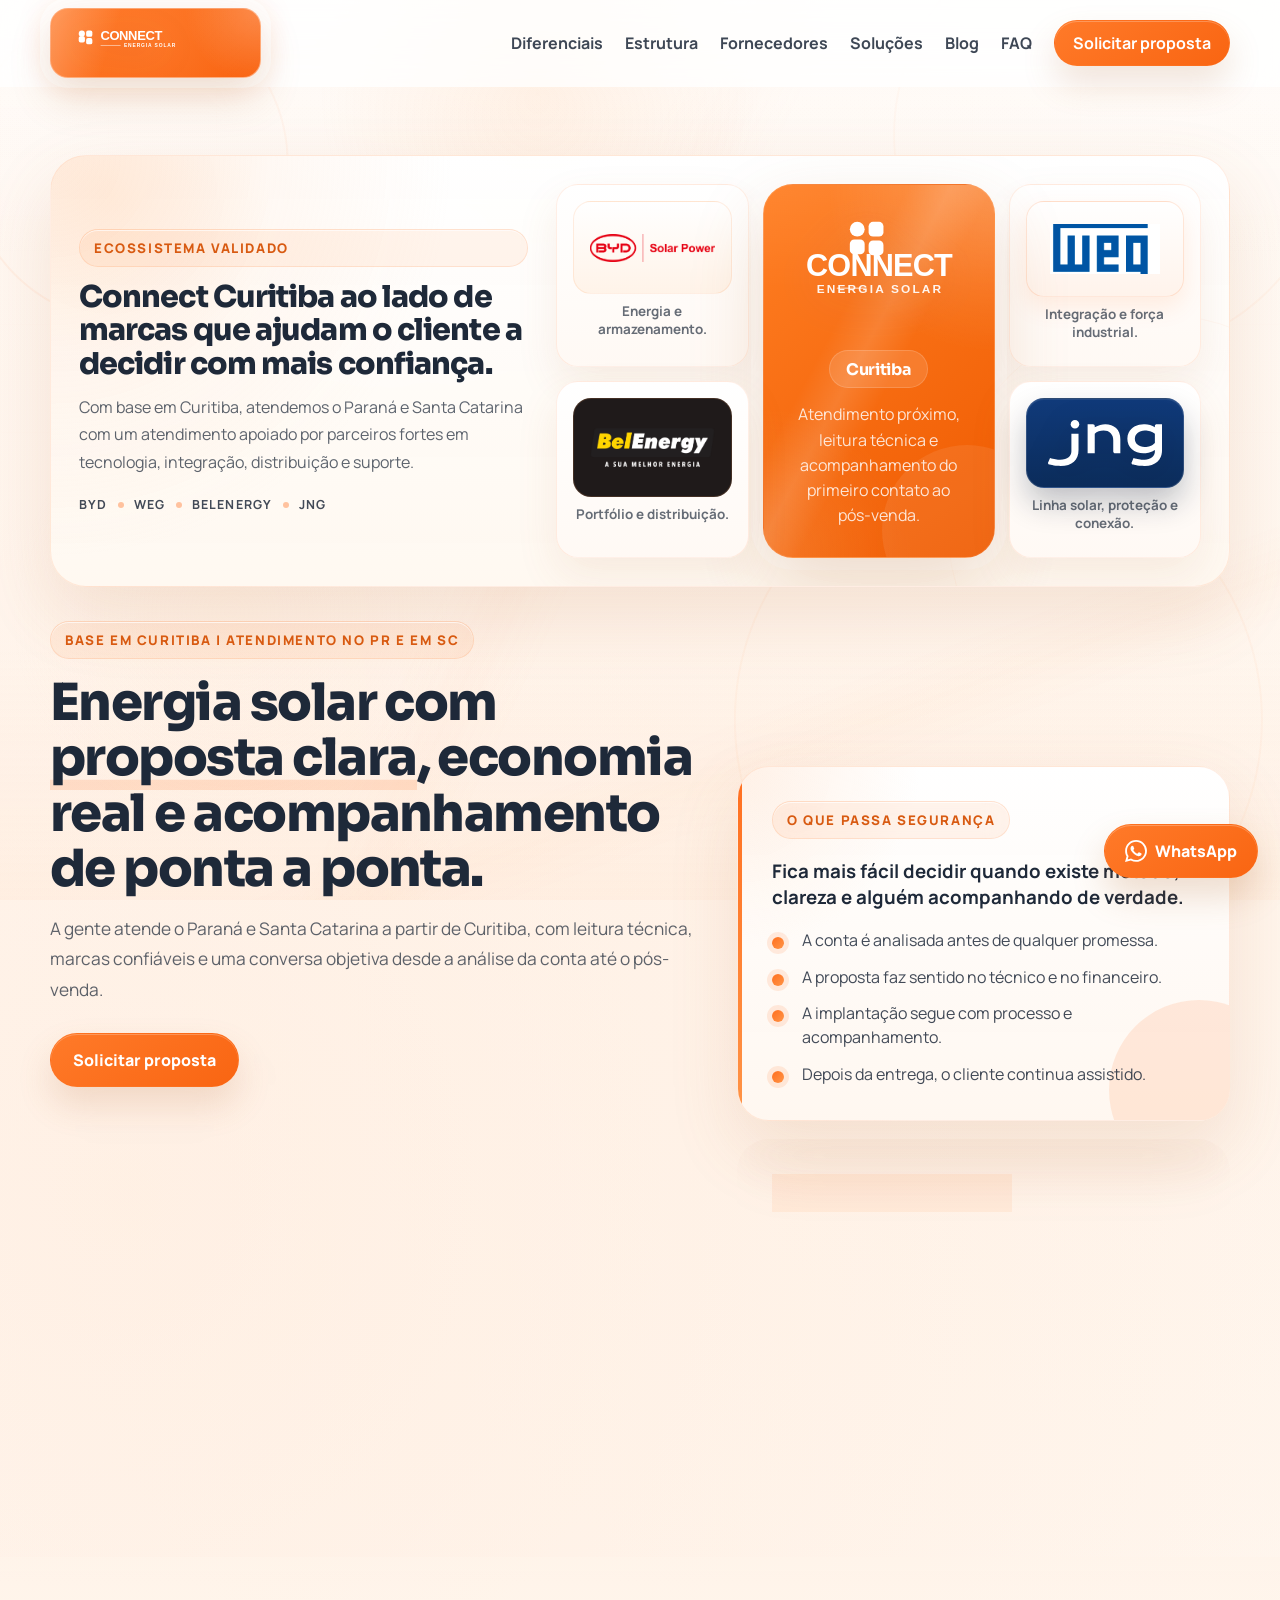
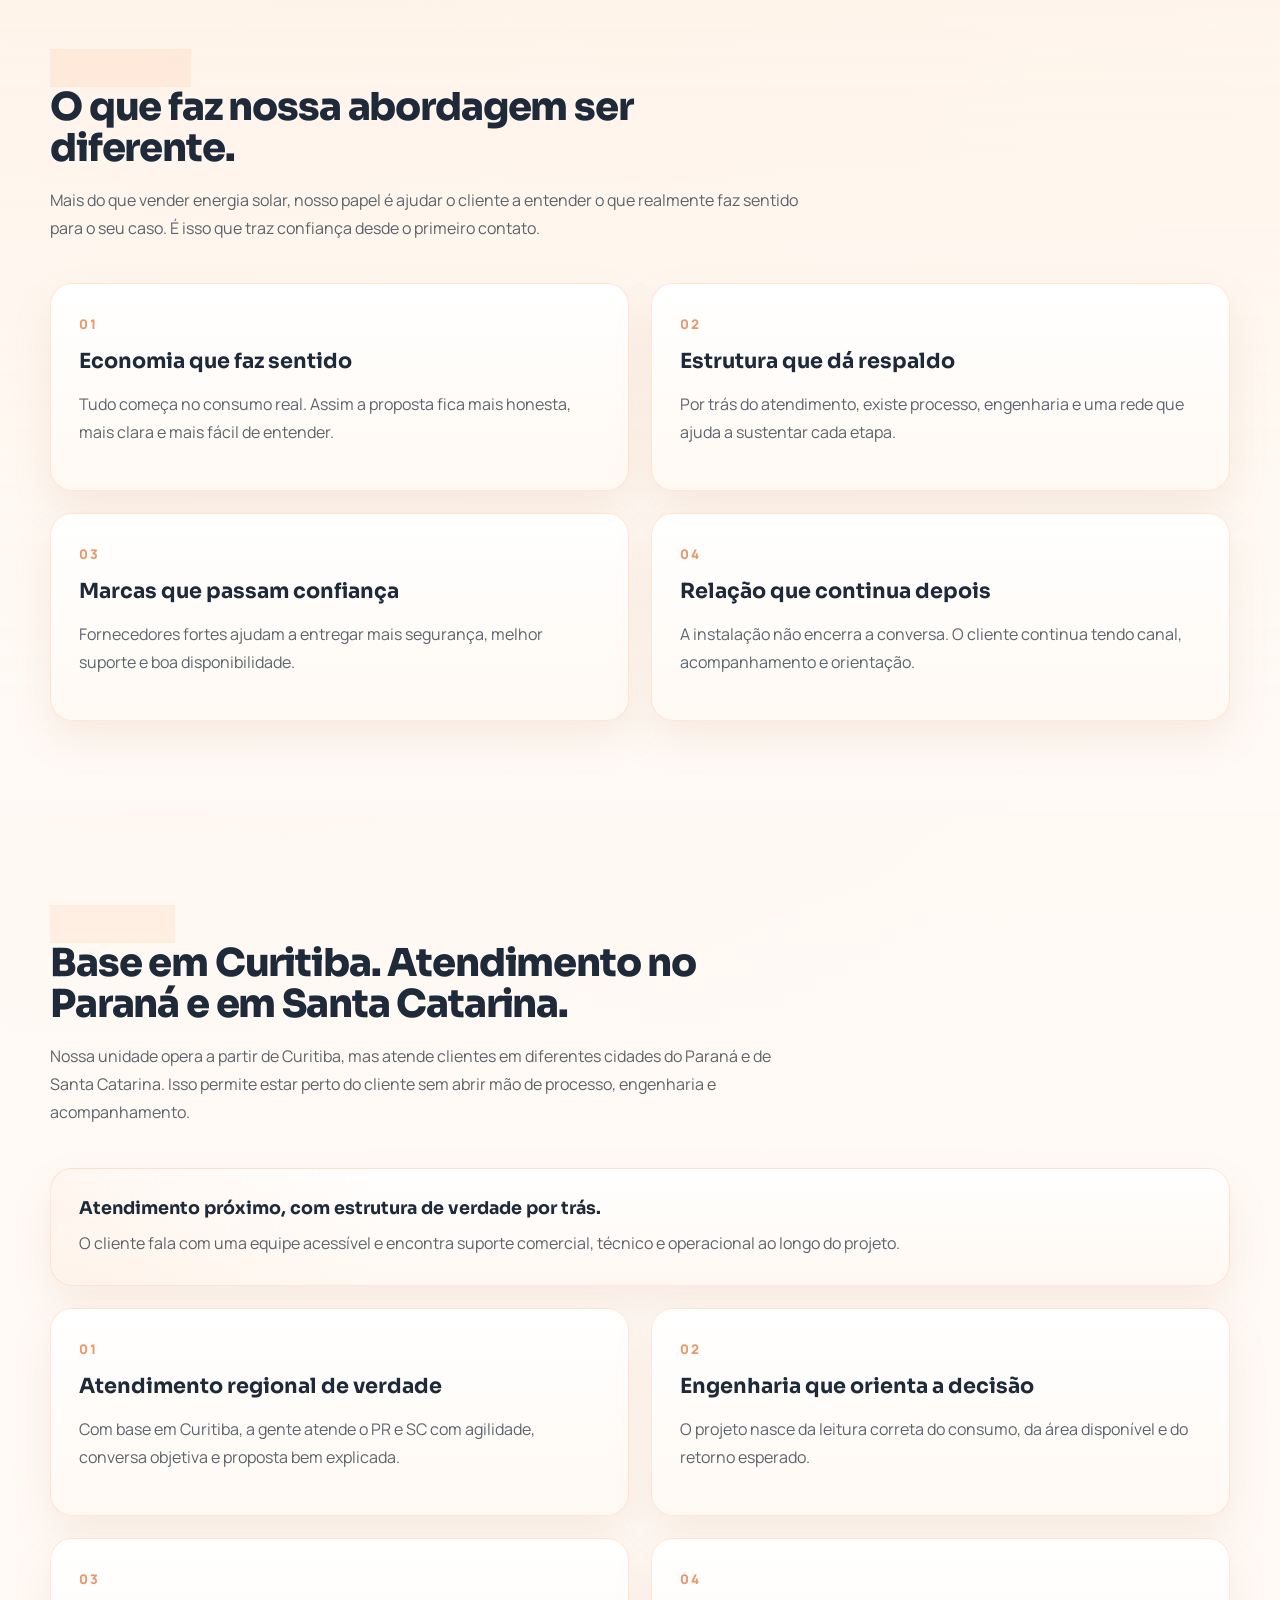
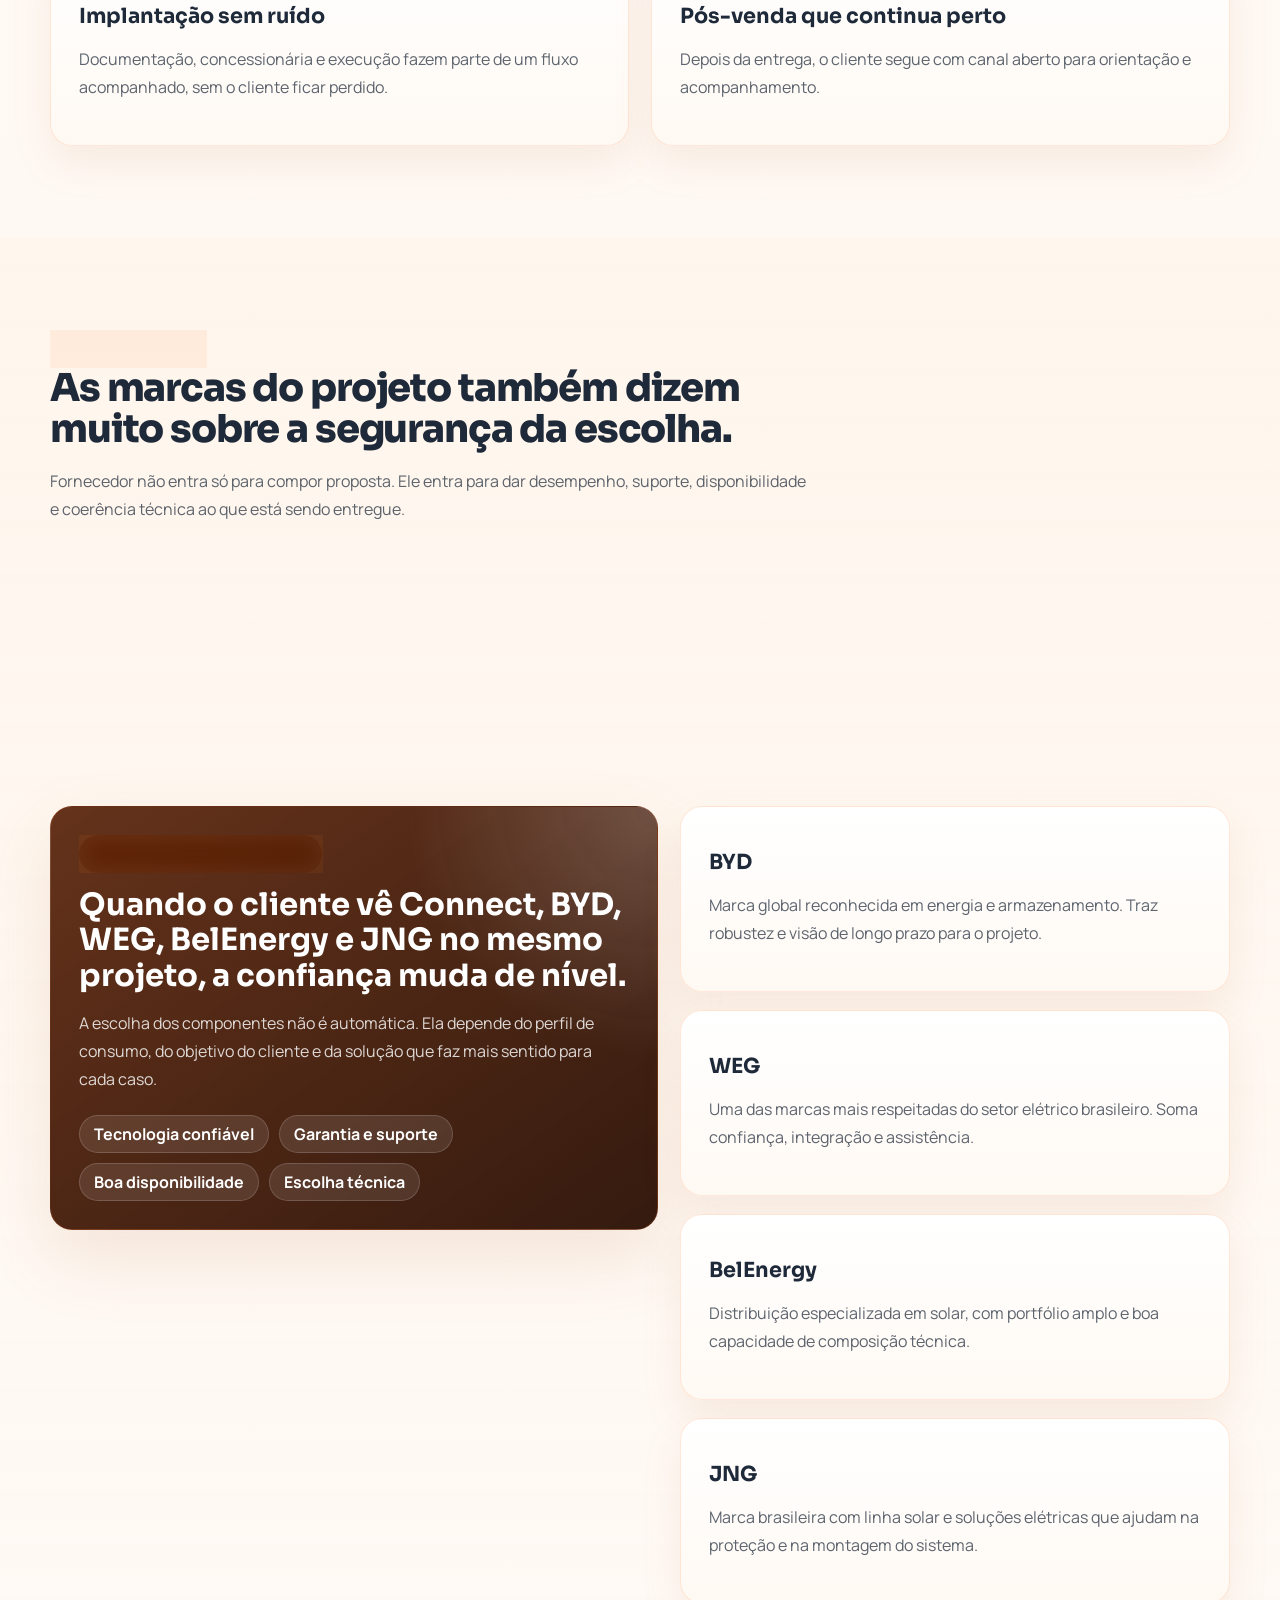
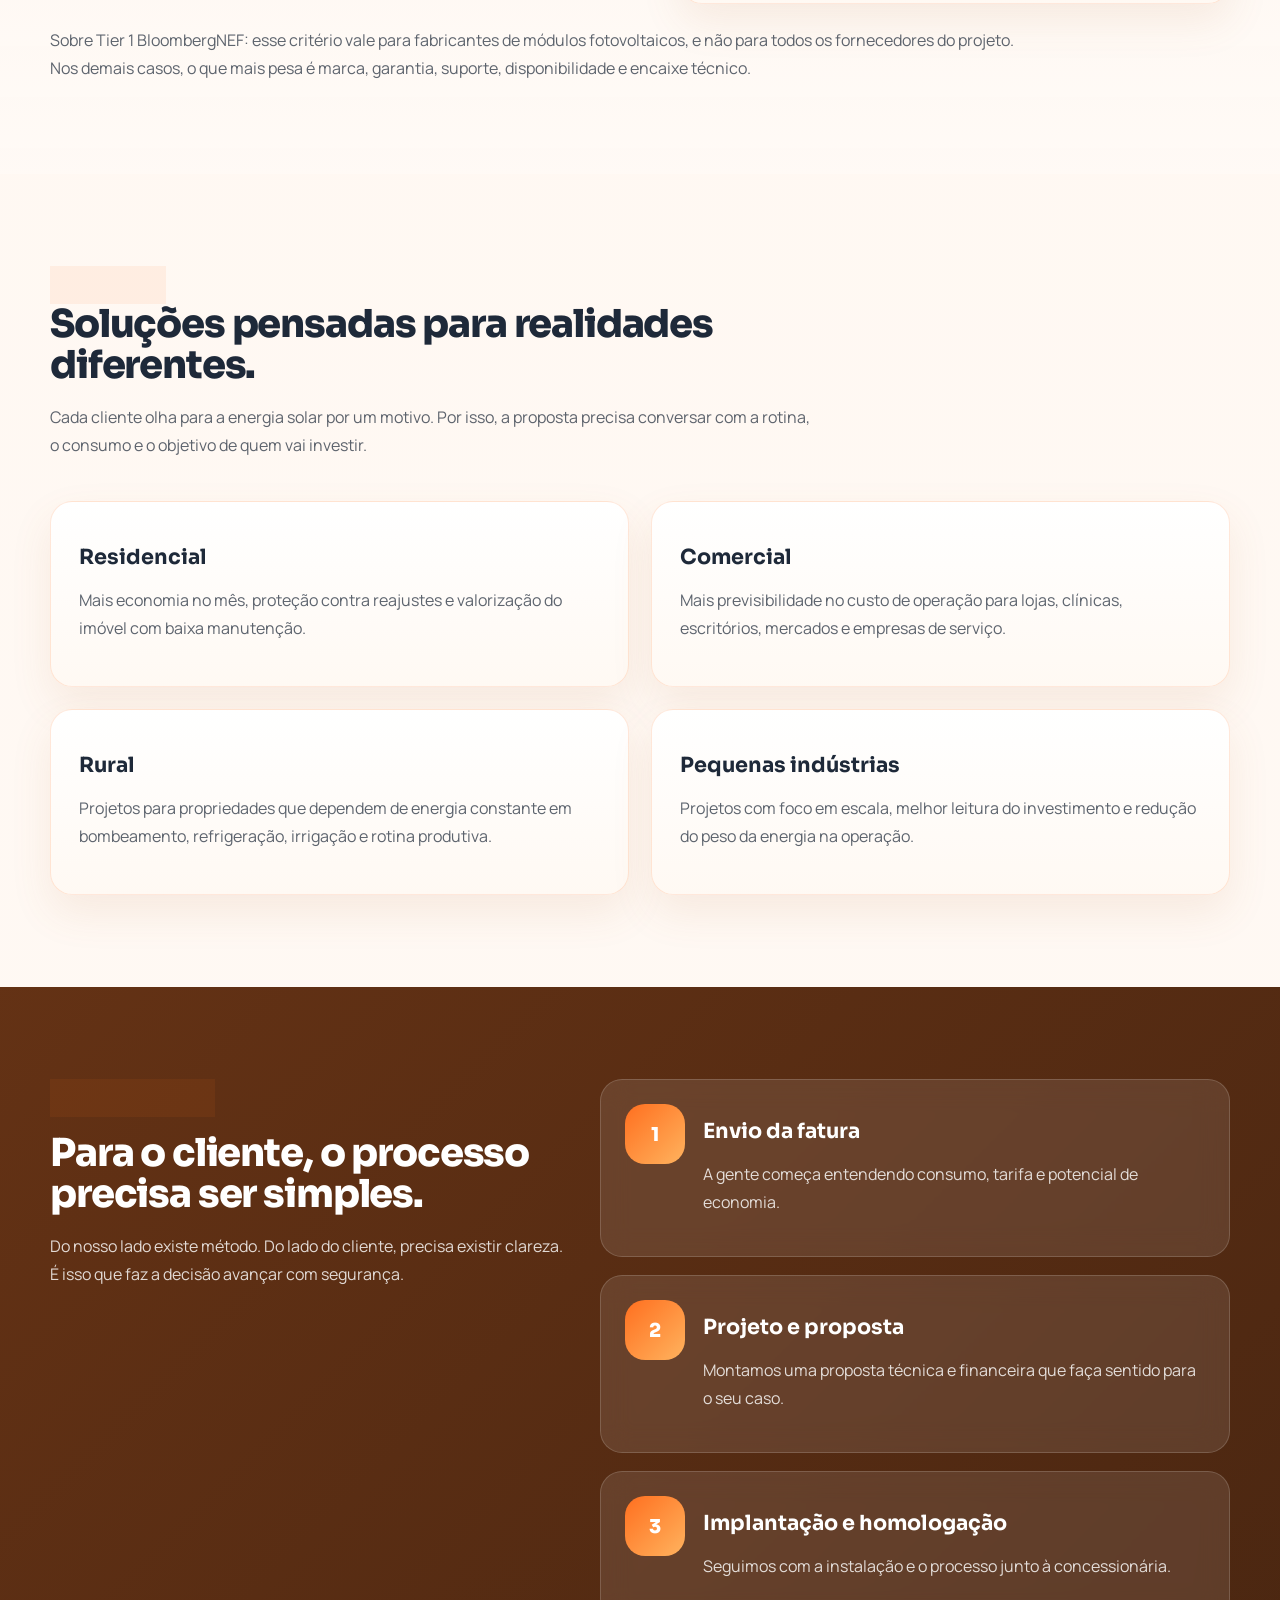
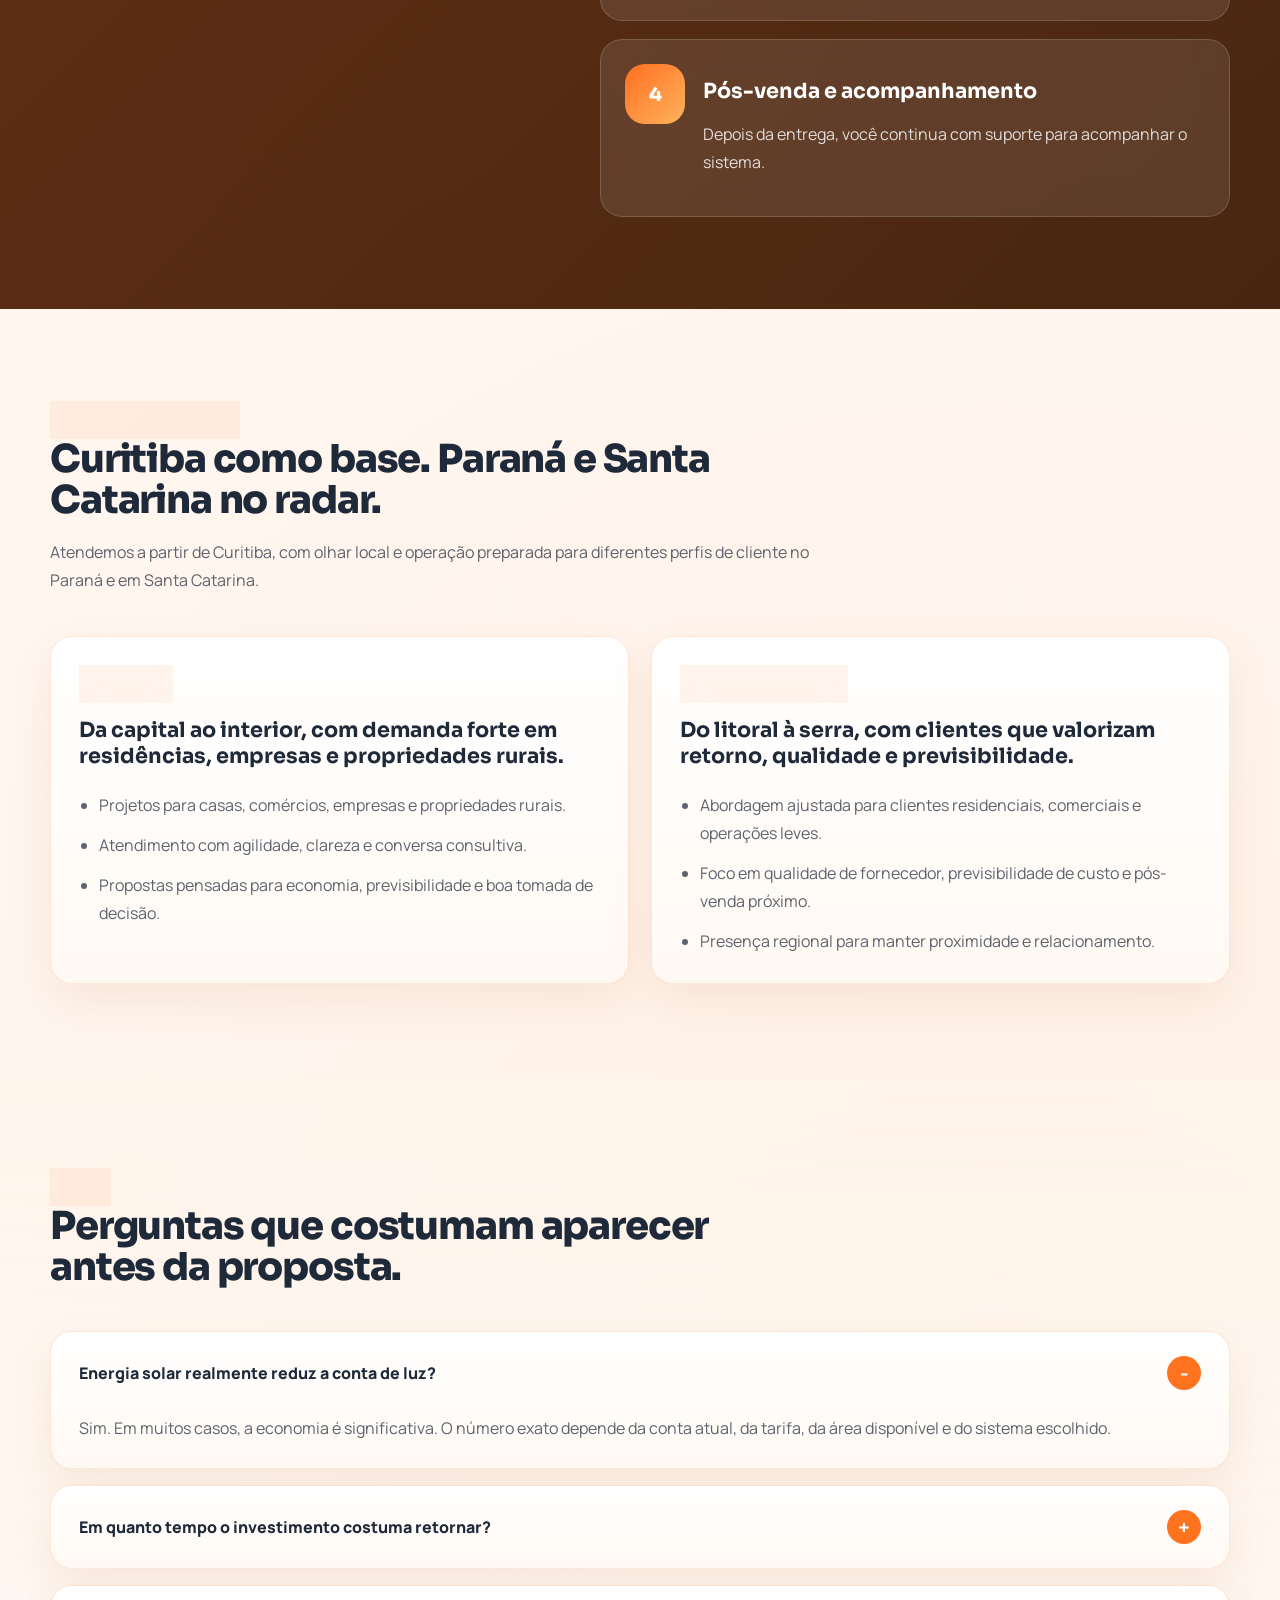
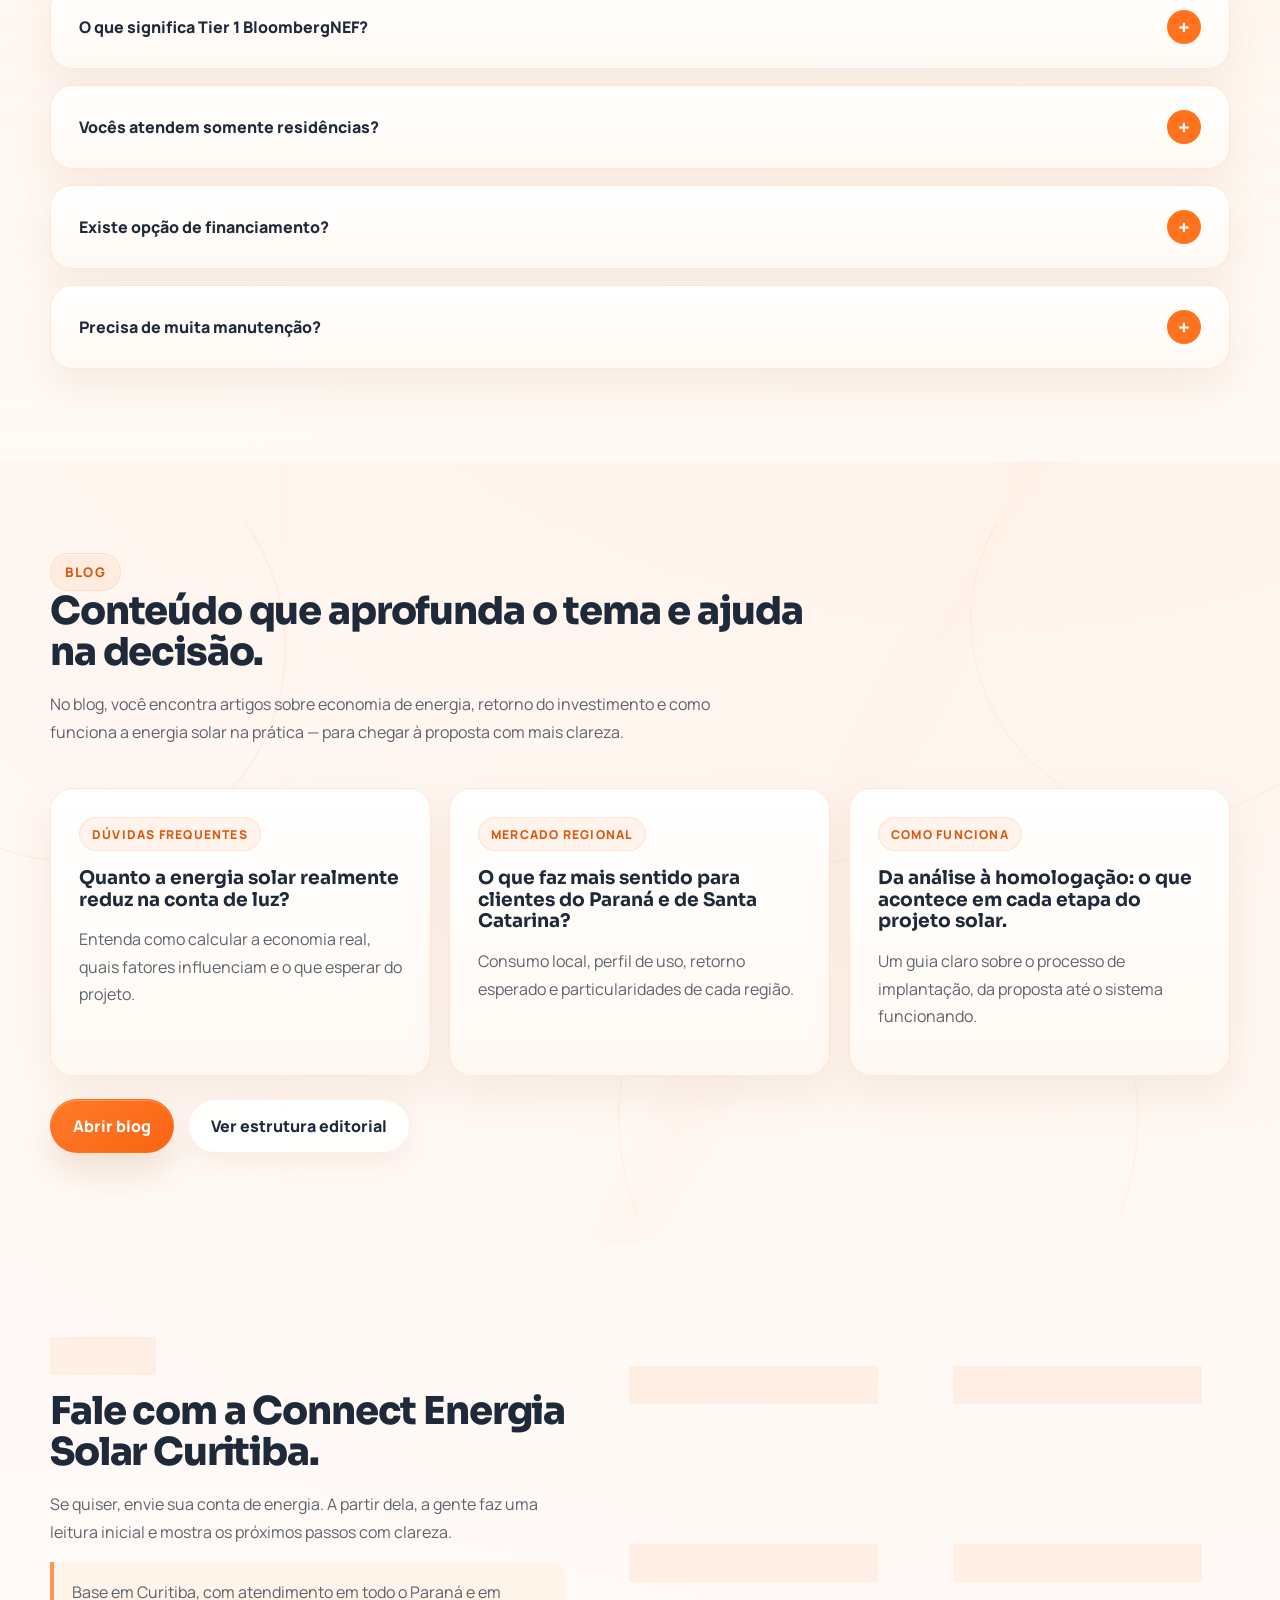
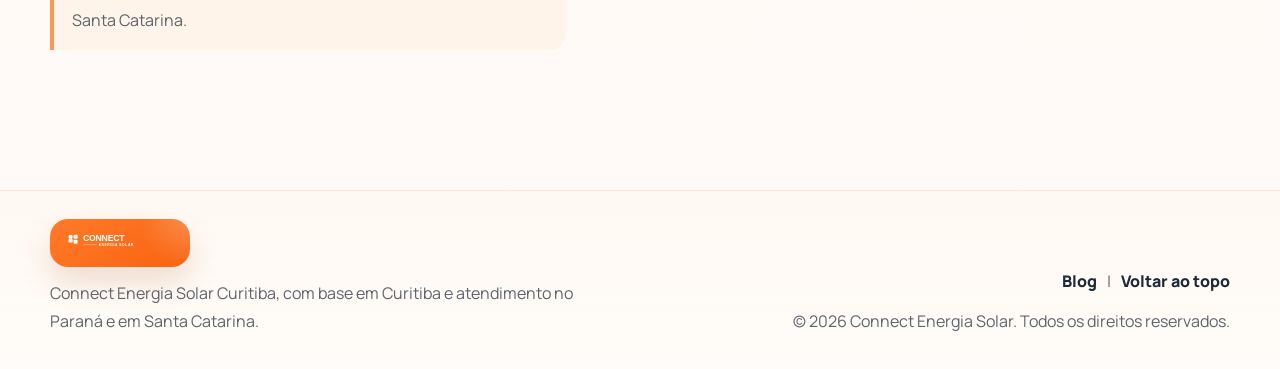
==== index.html @ 2e1421fc "Adiciona site Connect Energia Solar Curitiba Site estático com HTML, CSS e JS — inclui melhorias de " ====
<!DOCTYPE html>
<html lang="pt-BR">
  <head>
    <meta charset="UTF-8" />
    <meta name="viewport" content="width=device-width, initial-scale=1.0" />
    <title>Connect Energia Solar Curitiba | Projetos solares no Paraná e Santa Catarina</title>
    <meta
      name="description"
      content="Connect Energia Solar Curitiba, com atendimento no Paraná e em Santa Catarina. Projetos para casas, empresas e propriedades rurais, com proposta clara, marcas reconhecidas e acompanhamento de verdade."
    />
    <link rel="preconnect" href="https://fonts.googleapis.com" />
    <link rel="preconnect" href="https://fonts.gstatic.com" crossorigin />
    <link
      href="https://fonts.googleapis.com/css2?family=Manrope:wght@400;500;600;700;800&family=Sora:wght@600;700;800&display=swap"
      rel="stylesheet"
    />
    <link rel="icon" href="logo-connect-solar.svg" />
    <meta name="theme-color" content="#ff6f1f" />

    <!-- Open Graph / redes sociais -->
    <meta property="og:type" content="website" />
    <meta property="og:title" content="Connect Energia Solar Curitiba | Projetos solares no Paraná e Santa Catarina" />
    <meta property="og:description" content="Connect Energia Solar Curitiba, com atendimento no Paraná e em Santa Catarina. Projetos para casas, empresas e propriedades rurais, com proposta clara, marcas reconhecidas e acompanhamento de verdade." />
    <meta name="twitter:card" content="summary_large_image" />
    <meta name="twitter:title" content="Connect Energia Solar Curitiba | Projetos solares no Paraná e Santa Catarina" />
    <meta name="twitter:description" content="Connect Energia Solar Curitiba, com atendimento no Paraná e em Santa Catarina. Projetos para casas, empresas e propriedades rurais, com proposta clara, marcas reconhecidas e acompanhamento de verdade." />

    <!-- Dados estruturados — SEO local -->
    <script type="application/ld+json">
    {
      "@context": "https://schema.org",
      "@type": "LocalBusiness",
      "name": "Connect Energia Solar Curitiba",
      "description": "Projetos de energia solar para casas, empresas e propriedades rurais no Paraná e em Santa Catarina.",
      "telephone": "+5541998641771",
      "address": {
        "@type": "PostalAddress",
        "addressLocality": "Curitiba",
        "addressRegion": "PR",
        "addressCountry": "BR"
      },
      "areaServed": ["Paraná", "Santa Catarina"],
      "sameAs": ["https://instagram.com/connectenergiasolarcuritiba"]
    }
    </script>

    <link rel="stylesheet" href="styles.css" />
  </head>
  <body>
    <div class="page-shell">
      <header class="site-header" id="topo">
        <div class="container header-row">
          <a class="brand" href="#topo" aria-label="Connect Energia Solar">
            <span class="brand-badge">
              <img src="logo-connect-solar.svg" alt="Connect Energia Solar" />
            </span>
          </a>

          <button
            class="menu-toggle"
            type="button"
            aria-expanded="false"
            aria-controls="site-nav"
            aria-label="Abrir menu"
          >
            <span></span>
            <span></span>
            <span></span>
          </button>

          <nav class="site-nav" id="site-nav" aria-label="Menu principal">
            <a href="#diferenciais">Diferenciais</a>
            <a href="#estrutura">Estrutura</a>
            <a href="#fornecedores">Fornecedores</a>
            <a href="#solucoes">Soluções</a>
            <a href="blog.html">Blog</a>
            <a href="#faq">FAQ</a>
            <a class="button button-primary button-small" href="#contato">
              Solicitar proposta
            </a>
          </nav>
        </div>
      </header>

      <main>
        <section class="hero section">
          <div class="container">
            <div class="validation-banner reveal reveal-up">
              <div class="validation-intro reveal reveal-left">
                <span class="eyebrow">Ecossistema Validado</span>
                <p class="validation-title">
                  Connect Curitiba ao lado de marcas que ajudam o cliente a decidir com mais confiança.
                </p>
                <p class="validation-text">
                  Com base em Curitiba, atendemos o Paraná e Santa Catarina com um atendimento apoiado
                  por parceiros fortes em tecnologia, integração, distribuição e suporte.
                </p>
                <div class="validation-brandline" aria-label="Marcas estratégicas">
                  <strong>BYD</strong>
                  <span aria-hidden="true"></span>
                  <strong>WEG</strong>
                  <span aria-hidden="true"></span>
                  <strong>BelEnergy</strong>
                  <span aria-hidden="true"></span>
                  <strong>JNG</strong>
                </div>
              </div>

              <div
                class="validation-matrix reveal reveal-right"
                aria-label="Parceria entre Connect Energia Solar e fornecedores estratégicos"
              >
                <figure class="validation-node validation-node-byd">
                  <div class="validation-node-media">
                    <img src="assets/logos/byd-solar.jpg" alt="BYD Solar" />
                  </div>
                  <figcaption>Energia e armazenamento.</figcaption>
                </figure>

                <figure class="validation-node validation-node-weg">
                  <div class="validation-node-media validation-node-media-weg">
                    <img src="assets/logos/weg-logo.png" alt="WEG" />
                  </div>
                  <figcaption>Integração e força industrial.</figcaption>
                </figure>

                <div class="validation-core">
                  <span class="validation-core-logo">
                    <img src="logo-connect-solar-stacked.svg" alt="Connect Energia Solar Curitiba" />
                  </span>
                  <span class="validation-core-unit">Curitiba</span>
                  <p>
                    Atendimento próximo, leitura técnica e acompanhamento do primeiro contato ao pós-venda.
                  </p>
                </div>

                <figure class="validation-node validation-node-bel">
                  <div class="validation-node-media">
                    <img src="assets/logos/belenergy.png" alt="BelEnergy" />
                  </div>
                  <figcaption>Portfólio e distribuição.</figcaption>
                </figure>

                <figure class="validation-node validation-node-jng">
                  <div class="validation-node-media validation-node-media-jng">
                    <img src="assets/logos/jng-logo.svg" alt="JNG" />
                  </div>
                  <figcaption>Linha solar, proteção e conexão.</figcaption>
                </figure>
              </div>
            </div>

            <div class="hero-grid">
              <div class="hero-copy reveal reveal-left">
              <span class="eyebrow">Base em Curitiba | Atendimento no PR e em SC</span>
              <h1>Energia solar com <span class="hero-accent">proposta clara</span>, economia real e acompanhamento de ponta a ponta.</h1>
              <p class="hero-text">
                A gente atende o Paraná e Santa Catarina a partir de Curitiba, com leitura técnica,
                marcas confiáveis e uma conversa objetiva desde a análise da conta até o pós-venda.
              </p>

              <div class="hero-actions">
                <a class="button button-primary" href="#contato">Solicitar proposta</a>
                <a class="button button-secondary" href="#fornecedores">Ver diferenciais</a>
              </div>

              <ul class="metric-strip" aria-label="Pontos de destaque">
                <li>
                  <strong>Até 95%</strong>
                  <span>de redução na conta, dependendo do consumo e do projeto</span>
                </li>
                <li>
                  <strong>Atuação regional</strong>
                  <span>Curitiba como base, com atendimento em todo o Paraná e em Santa Catarina</span>
                </li>
                <li>
                  <strong>Marcas de referência</strong>
                  <span>BYD, WEG, BelEnergy e JNG, escolhidas conforme cada projeto</span>
                </li>
                <li>
                  <strong>Acompanhamento completo</strong>
                  <span>da análise inicial à implantação e ao pós-venda</span>
                </li>
              </ul>
              </div>

              <div class="hero-panel reveal reveal-right">
              <div class="panel-card panel-card-primary">
                <span class="panel-label">O que passa segurança</span>
                <h3>Fica mais fácil decidir quando existe método, clareza e alguém acompanhando de verdade.</h3>
                <ul class="check-list">
                  <li>A conta é analisada antes de qualquer promessa.</li>
                  <li>A proposta faz sentido no técnico e no financeiro.</li>
                  <li>A implantação segue com processo e acompanhamento.</li>
                  <li>Depois da entrega, o cliente continua assistido.</li>
                </ul>
              </div>

              <div class="panel-card panel-card-accent">
                <span class="mini-kicker">Decisão mais tranquila</span>
                <p>
                  No fim, o cliente não está escolhendo só equipamento. Está escolhendo segurança
                  para investir bem.
                </p>
              </div>
              </div>
            </div>
          </div>
        </section>

        <section class="section section-soft" id="diferenciais">
          <div class="container">
            <div class="section-heading reveal">
              <span class="eyebrow">Diferenciais</span>
              <h2>O que faz nossa abordagem ser diferente.</h2>
              <p>
                Mais do que vender energia solar, nosso papel é ajudar o cliente a entender o que
                realmente faz sentido para o seu caso. É isso que traz confiança desde o primeiro contato.
              </p>
            </div>

            <div class="feature-grid">
              <article class="feature-card reveal">
                <span class="feature-number">01</span>
                <h3>Economia que faz sentido</h3>
                <p>
                  Tudo começa no consumo real. Assim a proposta fica mais honesta, mais clara e mais fácil de entender.
                </p>
              </article>

              <article class="feature-card reveal">
                <span class="feature-number">02</span>
                <h3>Estrutura que dá respaldo</h3>
                <p>
                  Por trás do atendimento, existe processo, engenharia e uma rede que ajuda a sustentar cada etapa.
                </p>
              </article>

              <article class="feature-card reveal">
                <span class="feature-number">03</span>
                <h3>Marcas que passam confiança</h3>
                <p>
                  Fornecedores fortes ajudam a entregar mais segurança, melhor suporte e boa disponibilidade.
                </p>
              </article>

              <article class="feature-card reveal">
                <span class="feature-number">04</span>
                <h3>Relação que continua depois</h3>
                <p>
                  A instalação não encerra a conversa. O cliente continua tendo canal, acompanhamento e orientação.
                </p>
              </article>
            </div>
          </div>
        </section>

        <section class="section" id="estrutura">
          <div class="container">
            <div class="section-heading reveal">
              <span class="eyebrow">Estrutura</span>
              <h2>Base em Curitiba. Atendimento no Paraná e em Santa Catarina.</h2>
              <p>
                Nossa unidade opera a partir de Curitiba, mas atende clientes em diferentes cidades
                do Paraná e de Santa Catarina. Isso permite estar perto do cliente sem abrir mão de
                processo, engenharia e acompanhamento.
              </p>
            </div>

            <div class="trust-bridge reveal">
              <strong>Atendimento próximo, com estrutura de verdade por trás.</strong>
              <span>
                O cliente fala com uma equipe acessível e encontra suporte comercial, técnico e operacional ao longo do projeto.
              </span>
            </div>

            <div class="feature-grid">
              <article class="feature-card reveal">
                <span class="feature-number">01</span>
                <h3>Atendimento regional de verdade</h3>
                <p>
                  Com base em Curitiba, a gente atende o PR e SC com agilidade, conversa objetiva e proposta bem explicada.
                </p>
              </article>

              <article class="feature-card reveal">
                <span class="feature-number">02</span>
                <h3>Engenharia que orienta a decisão</h3>
                <p>
                  O projeto nasce da leitura correta do consumo, da área disponível e do retorno esperado.
                </p>
              </article>

              <article class="feature-card reveal">
                <span class="feature-number">03</span>
                <h3>Implantação sem ruído</h3>
                <p>
                  Documentação, concessionária e execução fazem parte de um fluxo acompanhado, sem o cliente ficar perdido.
                </p>
              </article>

              <article class="feature-card reveal">
                <span class="feature-number">04</span>
                <h3>Pós-venda que continua perto</h3>
                <p>
                  Depois da entrega, o cliente segue com canal aberto para orientação e acompanhamento.
                </p>
              </article>
            </div>
          </div>
        </section>

        <section class="section section-soft" id="fornecedores">
          <div class="container">
            <div class="section-heading reveal">
              <span class="eyebrow">Fornecedores</span>
              <h2>As marcas do projeto também dizem muito sobre a segurança da escolha.</h2>
              <p>
                Fornecedor não entra só para compor proposta. Ele entra para dar desempenho, suporte,
                disponibilidade e coerência técnica ao que está sendo entregue.
              </p>
            </div>

            <div class="brand-wall reveal" aria-label="Marcas parceiras">
              <figure class="brand-logo-card">
                <div class="brand-logo-frame">
                  <img src="assets/logos/byd-solar.jpg" alt="BYD Solar" loading="lazy" />
                </div>
                <figcaption>
                  <strong>BYD</strong>
                  <span>Energia, módulos e armazenamento.</span>
                </figcaption>
              </figure>
              <figure class="brand-logo-card brand-logo-card-weg">
                <div class="brand-logo-frame brand-logo-frame-weg">
                  <img src="assets/logos/weg-logo.png" alt="WEG" loading="lazy" />
                </div>
                <figcaption>
                  <strong>WEG</strong>
                  <span>Força industrial e integração.</span>
                </figcaption>
              </figure>
              <figure class="brand-logo-card">
                <div class="brand-logo-frame brand-logo-frame-dark">
                  <img src="assets/logos/belenergy.png" alt="BelEnergy" loading="lazy" />
                </div>
                <figcaption>
                  <strong>BelEnergy</strong>
                  <span>Distribuição especializada.</span>
                </figcaption>
              </figure>
              <figure class="brand-logo-card brand-logo-card-jng">
                <div class="brand-logo-frame brand-logo-frame-jng">
                  <img src="assets/logos/jng-logo.svg" alt="JNG" loading="lazy" />
                </div>
                <figcaption>
                  <strong>JNG</strong>
                  <span>Linha solar e soluções elétricas.</span>
                </figcaption>
              </figure>
            </div>

            <div class="supplier-grid">
              <article class="supplier-lead reveal">
                <span class="supplier-kicker">Parcerias Estratégicas</span>
                <h3>Quando o cliente vê Connect, BYD, WEG, BelEnergy e JNG no mesmo projeto, a confiança muda de nível.</h3>
                <p>
                  A escolha dos componentes não é automática. Ela depende do perfil de consumo, do objetivo
                  do cliente e da solução que faz mais sentido para cada caso.
                </p>
                <div class="supplier-pills">
                  <span>Tecnologia confiável</span>
                  <span>Garantia e suporte</span>
                  <span>Boa disponibilidade</span>
                  <span>Escolha técnica</span>
                </div>
              </article>

              <div class="supplier-stack">
                <article class="supplier-card reveal">
                  <h3>BYD</h3>
                  <p>
                    Marca global reconhecida em energia e armazenamento. Traz robustez e visão de longo prazo para o projeto.
                  </p>
                </article>

                <article class="supplier-card reveal">
                  <h3>WEG</h3>
                  <p>
                    Uma das marcas mais respeitadas do setor elétrico brasileiro. Soma confiança, integração e assistência.
                  </p>
                </article>

                <article class="supplier-card reveal">
                  <h3>BelEnergy</h3>
                  <p>
                    Distribuição especializada em solar, com portfólio amplo e boa capacidade de composição técnica.
                  </p>
                </article>

                <article class="supplier-card reveal">
                  <h3>JNG</h3>
                  <p>
                    Marca brasileira com linha solar e soluções elétricas que ajudam na proteção e na montagem do sistema.
                  </p>
                </article>
              </div>
            </div>

            <p class="supplier-note reveal">
              Sobre Tier 1 BloombergNEF: esse critério vale para fabricantes de módulos fotovoltaicos,
              e não para todos os fornecedores do projeto. Nos demais casos, o que mais pesa é marca,
              garantia, suporte, disponibilidade e encaixe técnico.
            </p>
          </div>
        </section>

        <section class="section" id="solucoes">
          <div class="container">
            <div class="section-heading reveal">
              <span class="eyebrow">Soluções</span>
              <h2>Soluções pensadas para realidades diferentes.</h2>
              <p>
                Cada cliente olha para a energia solar por um motivo. Por isso, a proposta precisa
                conversar com a rotina, o consumo e o objetivo de quem vai investir.
              </p>
            </div>

            <div class="solution-grid">
              <article class="solution-card reveal">
                <h3>Residencial</h3>
                <p>
                  Mais economia no mês, proteção contra reajustes e valorização do imóvel com baixa manutenção.
                </p>
              </article>

              <article class="solution-card reveal">
                <h3>Comercial</h3>
                <p>
                  Mais previsibilidade no custo de operação para lojas, clínicas, escritórios, mercados e empresas de serviço.
                </p>
              </article>

              <article class="solution-card reveal">
                <h3>Rural</h3>
                <p>
                  Projetos para propriedades que dependem de energia constante em bombeamento, refrigeração, irrigação e rotina produtiva.
                </p>
              </article>

              <article class="solution-card reveal">
                <h3>Pequenas indústrias</h3>
                <p>
                  Projetos com foco em escala, melhor leitura do investimento e redução do peso da energia na operação.
                </p>
              </article>
            </div>
          </div>
        </section>

        <section class="section section-band" id="processo">
          <div class="container process-grid">
            <div class="process-copy reveal">
              <span class="eyebrow">Como funciona</span>
              <h2>Para o cliente, o processo precisa ser simples.</h2>
              <p>
                Do nosso lado existe método. Do lado do cliente, precisa existir clareza. É isso que faz a decisão avançar com segurança.
              </p>
            </div>

            <div class="timeline">
              <article class="timeline-item reveal">
                <span>1</span>
                <div>
                  <h3>Envio da fatura</h3>
                  <p>A gente começa entendendo consumo, tarifa e potencial de economia.</p>
                </div>
              </article>

              <article class="timeline-item reveal">
                <span>2</span>
                <div>
                  <h3>Projeto e proposta</h3>
                  <p>Montamos uma proposta técnica e financeira que faça sentido para o seu caso.</p>
                </div>
              </article>

              <article class="timeline-item reveal">
                <span>3</span>
                <div>
                  <h3>Implantação e homologação</h3>
                  <p>Seguimos com a instalação e o processo junto à concessionária.</p>
                </div>
              </article>

              <article class="timeline-item reveal">
                <span>4</span>
                <div>
                  <h3>Pós-venda e acompanhamento</h3>
                  <p>Depois da entrega, você continua com suporte para acompanhar o sistema.</p>
                </div>
              </article>
            </div>
          </div>
        </section>

        <section class="section" id="atuacao">
          <div class="container">
            <div class="section-heading reveal">
              <span class="eyebrow">Atuação Regional</span>
              <h2>Curitiba como base. Paraná e Santa Catarina no radar.</h2>
              <p>
                Atendemos a partir de Curitiba, com olhar local e operação preparada para diferentes
                perfis de cliente no Paraná e em Santa Catarina.
              </p>
            </div>

            <div class="region-grid">
              <article class="region-card reveal">
                <span class="region-tag">Paraná</span>
                <h3>Da capital ao interior, com demanda forte em residências, empresas e propriedades rurais.</h3>
                <ul>
                  <li>Projetos para casas, comércios, empresas e propriedades rurais.</li>
                  <li>Atendimento com agilidade, clareza e conversa consultiva.</li>
                  <li>Propostas pensadas para economia, previsibilidade e boa tomada de decisão.</li>
                </ul>
              </article>

              <article class="region-card reveal">
                <span class="region-tag">Santa Catarina</span>
                <h3>Do litoral à serra, com clientes que valorizam retorno, qualidade e previsibilidade.</h3>
                <ul>
                  <li>Abordagem ajustada para clientes residenciais, comerciais e operações leves.</li>
                  <li>Foco em qualidade de fornecedor, previsibilidade de custo e pós-venda próximo.</li>
                  <li>Presença regional para manter proximidade e relacionamento.</li>
                </ul>
              </article>
            </div>
          </div>
        </section>

        <section class="section section-soft" id="faq">
          <div class="container">
            <div class="section-heading reveal">
              <span class="eyebrow">FAQ</span>
              <h2>Perguntas que costumam aparecer antes da proposta.</h2>
            </div>

            <div class="faq-list">
              <details class="faq-item reveal" open>
                <summary>Energia solar realmente reduz a conta de luz?</summary>
                <p>
                  Sim. Em muitos casos, a economia é significativa. O número exato depende da conta atual,
                  da tarifa, da área disponível e do sistema escolhido.
                </p>
              </details>

              <details class="faq-item reveal">
                <summary>Em quanto tempo o investimento costuma retornar?</summary>
                <p>
                  Na maior parte dos casos, o retorno acontece entre 3 e 5 anos, mas isso varia conforme
                  consumo, investimento e configuração do sistema.
                </p>
              </details>

              <details class="faq-item reveal">
                <summary>O que significa Tier 1 BloombergNEF?</summary>
                <p>
                  É uma referência de mercado usada para fabricantes de módulos fotovoltaicos com boa
                  aceitação em projetos financiados. É um sinal importante, mas não substitui a análise
                  técnica do projeto nem vale da mesma forma para todos os fornecedores.
                </p>
              </details>

              <details class="faq-item reveal">
                <summary>Vocês atendem somente residências?</summary>
                <p>
                  Não. Atendemos casas, empresas, pequenas indústrias, condomínios e propriedades rurais.
                </p>
              </details>

              <details class="faq-item reveal">
                <summary>Existe opção de financiamento?</summary>
                <p>
                  Sim. Existem linhas de financiamento no mercado, e a melhor opção depende do perfil
                  do cliente e do tamanho do projeto.
                </p>
              </details>

              <details class="faq-item reveal">
                <summary>Precisa de muita manutenção?</summary>
                <p>
                  Não costuma ser alta. O essencial é acompanhar o desempenho do sistema e seguir a
                  orientação de limpeza e inspeção quando necessário.
                </p>
              </details>
            </div>
          </div>
        </section>

        <section class="section" id="blog-preview">
          <div class="container">
            <div class="section-heading reveal">
              <span class="eyebrow">Blog</span>
              <h2>Conteúdo que aprofunda o tema e ajuda na decisão.</h2>
              <p>
                No blog, você encontra artigos sobre economia de energia, retorno do investimento e
                como funciona a energia solar na prática — para chegar à proposta com mais clareza.
              </p>
            </div>

            <div class="blog-preview-grid">
              <article class="blog-preview-card reveal">
                <span class="blog-preview-tag">Dúvidas frequentes</span>
                <h3>Quanto a energia solar realmente reduz na conta de luz?</h3>
                <p>
                  Entenda como calcular a economia real, quais fatores influenciam e o que esperar do projeto.
                </p>
              </article>

              <article class="blog-preview-card reveal">
                <span class="blog-preview-tag">Mercado regional</span>
                <h3>O que faz mais sentido para clientes do Paraná e de Santa Catarina?</h3>
                <p>
                  Consumo local, perfil de uso, retorno esperado e particularidades de cada região.
                </p>
              </article>

              <article class="blog-preview-card reveal">
                <span class="blog-preview-tag">Como funciona</span>
                <h3>Da análise à homologação: o que acontece em cada etapa do projeto solar.</h3>
                <p>
                  Um guia claro sobre o processo de implantação, da proposta até o sistema funcionando.
                </p>
              </article>
            </div>

            <div class="blog-preview-cta reveal">
              <a class="button button-primary" href="blog.html">Abrir blog</a>
              <a class="button button-secondary" href="blog.html#editorial">Ver estrutura editorial</a>
            </div>
          </div>
        </section>

        <section class="section contact-section" id="contato">
          <div class="container contact-grid">
            <div class="contact-copy reveal">
              <span class="eyebrow">Contato</span>
              <h2>Fale com a Connect Energia Solar Curitiba.</h2>
              <p>
                Se quiser, envie sua conta de energia. A partir dela, a gente faz uma leitura inicial
                e mostra os próximos passos com clareza.
              </p>
              <p class="contact-note">
                Base em Curitiba, com atendimento em todo o Paraná e em Santa Catarina.
              </p>
            </div>

            <div class="contact-panel reveal">
              <article class="contact-card">
                <span class="contact-label">WhatsApp</span>
                <a href="https://wa.me/5541998641771" target="_blank" rel="noreferrer">
                  (41) 99864-1771
                </a>
              </article>

              <article class="contact-card">
                <span class="contact-label">Instagram</span>
                <a href="https://instagram.com/connectenergiasolarcuritiba" target="_blank" rel="noreferrer">
                  @connectenergiasolarcuritiba
                </a>
              </article>

              <article class="contact-card">
                <span class="contact-label">Onde atendemos</span>
                <p>Curitiba/PR | Paraná e Santa Catarina</p>
              </article>

              <article class="contact-card">
                <span class="contact-label">Perfis atendidos</span>
                <p>Residencial, comercial, rural e pequenas indústrias</p>
              </article>
            </div>
          </div>
        </section>
      </main>

      <footer class="site-footer">
        <div class="container footer-row">
          <div>
              <span class="footer-logo-badge">
                <img class="footer-logo" src="logo-connect-solar.svg" alt="Connect Energia Solar" />
              </span>
              <p>
              Connect Energia Solar Curitiba, com base em Curitiba e atendimento no Paraná e em Santa Catarina.
            </p>
          </div>

          <div class="footer-meta">
            <p class="footer-links">
              <a href="blog.html">Blog</a>
              <span>|</span>
              <a href="#topo">Voltar ao topo</a>
            </p>
            <p>&copy; <span id="year"></span> Connect Energia Solar. Todos os direitos reservados.</p>
          </div>
        </div>
      </footer>
    </div>

    <a class="floating-whatsapp" href="https://wa.me/5541998641771" target="_blank" rel="noreferrer" aria-label="Falar com a Connect pelo WhatsApp">
      <svg xmlns="http://www.w3.org/2000/svg" viewBox="0 0 24 24" fill="currentColor" width="22" height="22" aria-hidden="true" focusable="false">
        <path d="M17.472 14.382c-.297-.149-1.758-.867-2.03-.967-.273-.099-.471-.148-.67.15-.197.297-.767.966-.94 1.164-.173.199-.347.223-.644.075-.297-.15-1.255-.463-2.39-1.475-.883-.788-1.48-1.761-1.653-2.059-.173-.297-.018-.458.13-.606.134-.133.298-.347.446-.52.149-.174.198-.298.298-.497.099-.198.05-.371-.025-.52-.075-.149-.669-1.612-.916-2.207-.242-.579-.487-.5-.669-.51-.173-.008-.371-.01-.57-.01-.198 0-.52.074-.792.372-.272.297-1.04 1.016-1.04 2.479 0 1.462 1.065 2.875 1.213 3.074.149.198 2.096 3.2 5.077 4.487.709.306 1.262.489 1.694.625.712.227 1.36.195 1.871.118.571-.085 1.758-.719 2.006-1.413.248-.694.248-1.289.173-1.413-.074-.124-.272-.198-.57-.347m-5.421 7.403h-.004a9.87 9.87 0 01-5.031-1.378l-.361-.214-3.741.982.998-3.648-.235-.374a9.86 9.86 0 01-1.51-5.26c.001-5.45 4.436-9.884 9.888-9.884 2.64 0 5.122 1.03 6.988 2.898a9.825 9.825 0 012.893 6.994c-.003 5.45-4.437 9.884-9.885 9.884m8.413-18.297A11.815 11.815 0 0012.05 0C5.495 0 .16 5.335.157 11.892c0 2.096.547 4.142 1.588 5.945L.057 24l6.305-1.654a11.882 11.882 0 005.683 1.448h.005c6.554 0 11.89-5.335 11.893-11.893a11.821 11.821 0 00-3.48-8.413z"/>
      </svg>
      <span>WhatsApp</span>
    </a>

    <script src="script.js"></script>
  </body>
</html>
---- styles.css ----
:root {
  --brand-blue: #22314a;
  --brand-blue-deep: #172131;
  --brand-orange: #ff6f1f;
  --brand-orange-bright: #ff9447;
  --brand-orange-soft: #ffd7b7;
  --ivory: #fffaf6;
  --ink: #1e2939;
  --ink-soft: rgba(30, 41, 57, 0.72);
  --surface: #ffffff;
  --surface-soft: #fff7ef;
  --surface-accent: #fff0e2;
  --line: rgba(255, 111, 31, 0.16);
  --line-strong: rgba(255, 111, 31, 0.28);
  --shadow: 0 28px 70px rgba(176, 108, 56, 0.14);
  --shadow-soft: 0 18px 42px rgba(176, 108, 56, 0.1);
  --radius-lg: 32px;
  --radius-md: 22px;
  --radius-sm: 16px;
  --container: 1180px;
}

* {
  box-sizing: border-box;
}

html {
  scroll-behavior: smooth;
  overflow-x: hidden;
}

body {
  margin: 0;
  font-family: "Manrope", sans-serif;
  color: var(--ink);
  overflow-x: hidden;
  background:
    radial-gradient(circle at 10% 12%, rgba(255, 202, 164, 0.2), transparent 18%),
    radial-gradient(circle at 88% 10%, rgba(255, 229, 204, 0.24), transparent 20%),
    radial-gradient(circle at 78% 78%, rgba(255, 179, 122, 0.12), transparent 24%),
    linear-gradient(180deg, #fffdfb 0%, #fff8f2 44%, #fffaf7 100%);
}

body::before {
  content: "";
  position: fixed;
  inset: 0;
  background-image:
    linear-gradient(rgba(255, 111, 31, 0.03) 1px, transparent 1px),
    linear-gradient(90deg, rgba(255, 111, 31, 0.03) 1px, transparent 1px);
  background-size: 108px 108px;
  mask-image: linear-gradient(180deg, rgba(0, 0, 0, 0.18), transparent 84%);
  pointer-events: none;
  z-index: -1;
}

body::after {
  content: "";
  position: fixed;
  inset: 0;
  background:
    radial-gradient(circle at 42% 10%, rgba(255, 190, 138, 0.16), transparent 20%),
    radial-gradient(circle at 18% 68%, rgba(255, 231, 209, 0.2), transparent 18%),
    linear-gradient(180deg, rgba(255, 255, 255, 0.5), transparent 28%, transparent 72%, rgba(255, 214, 180, 0.12));
  pointer-events: none;
  z-index: -1;
}

.page-shell::before {
  content: "";
  position: fixed;
  inset: 0;
  background:
    radial-gradient(circle at 10% 18%, transparent 0 158px, rgba(255, 111, 31, 0.08) 159px 160px, transparent 161px),
    radial-gradient(circle at 87% 15%, transparent 0 218px, rgba(255, 111, 31, 0.06) 219px 220px, transparent 221px),
    radial-gradient(circle at 78% 80%, transparent 0 262px, rgba(255, 111, 31, 0.05) 263px 264px, transparent 265px);
  pointer-events: none;
  z-index: -1;
  opacity: 0.7;
}

.page-shell::after {
  content: "";
  position: fixed;
  inset: 0;
  background:
    linear-gradient(115deg, transparent 0 42%, rgba(255, 163, 112, 0.06) 46%, transparent 50%),
    linear-gradient(160deg, transparent 0 72%, rgba(255, 111, 31, 0.04) 76%, transparent 80%);
  pointer-events: none;
  z-index: -1;
  opacity: 0.55;
}

a {
  color: inherit;
  text-decoration: none;
}

img {
  display: block;
  max-width: 100%;
}

.page-shell {
  min-height: 100vh;
  overflow-x: hidden;
}

.container {
  width: min(calc(100% - 40px), var(--container));
  margin: 0 auto;
}

.section {
  padding: 92px 0;
}

.section-soft {
  background:
    linear-gradient(180deg, rgba(255, 244, 234, 0.72), rgba(255, 250, 246, 0.84));
}

.section-band {
  background:
    linear-gradient(135deg, rgba(90, 37, 6, 0.94), rgba(61, 24, 2, 0.94));
  color: #fff;
}

.section-heading {
  max-width: 760px;
  margin-bottom: 42px;
}

.section-heading h2,
.hero-copy h1,
.process-copy h2,
.contact-copy h2 {
  margin: 0;
  font-family: "Sora", sans-serif;
  font-weight: 800;
  line-height: 1.08;
  letter-spacing: -0.03em;
}

.section-heading h2 {
  font-size: clamp(2rem, 3vw, 3rem);
}

.section-heading p,
.hero-text,
.process-copy p,
.contact-copy p,
.feature-card p,
.solution-card p,
.timeline-item p,
.region-card li,
.faq-item p,
.footer-row p {
  color: var(--ink-soft);
  line-height: 1.75;
}

.section-band .process-copy p,
.section-band .timeline-item p {
  color: rgba(255, 255, 255, 0.82);
}

.eyebrow,
.panel-label,
.mini-kicker,
.feature-number,
.region-tag,
.contact-label,
.supplier-kicker {
  display: inline-flex;
  align-items: center;
  gap: 8px;
  font-size: 0.83rem;
  font-weight: 800;
  letter-spacing: 0.12em;
  text-transform: uppercase;
}

.eyebrow,
.region-tag,
.panel-label,
.mini-kicker,
.contact-label,
.supplier-kicker {
  color: #d85a11;
}

.eyebrow,
.region-tag,
.panel-label,
.mini-kicker,
.contact-label,
.supplier-kicker {
  min-height: 38px;
  padding: 0 14px;
  border-radius: 999px;
  background: rgba(255, 111, 31, 0.08);
  border: 1px solid rgba(255, 111, 31, 0.14);
  box-shadow: inset 0 1px 0 rgba(255, 255, 255, 0.66);
  backdrop-filter: blur(12px);
}

.site-header {
  position: sticky;
  top: 0;
  z-index: 20;
  backdrop-filter: blur(16px);
  background: rgba(255, 255, 255, 0.76);
  border-bottom: 1px solid transparent;
  transition: background-color 180ms ease, border-color 180ms ease, box-shadow 180ms ease;
}

.site-header.is-scrolled {
  background: rgba(255, 255, 255, 0.88);
  border-color: rgba(255, 111, 31, 0.08);
  box-shadow: 0 12px 34px rgba(176, 108, 56, 0.12);
}

.site-header::after {
  content: "";
  position: absolute;
  left: 0;
  bottom: -1px;
  width: var(--scroll-progress, 0%);
  height: 2px;
  border-radius: 999px;
  background: linear-gradient(90deg, rgba(255, 111, 31, 0.9), rgba(255, 167, 103, 0.92), rgba(255, 111, 31, 0.9));
  box-shadow: 0 0 18px rgba(255, 111, 31, 0.18);
}

.header-row {
  display: flex;
  align-items: center;
  justify-content: space-between;
  gap: 24px;
  min-height: 86px;
}

.brand {
  display: inline-flex;
}

.brand-badge,
.footer-logo-badge {
  position: relative;
  overflow: hidden;
  display: inline-flex;
  align-items: center;
  justify-content: center;
  padding: 12px 16px;
  border-radius: 18px;
  background:
    radial-gradient(circle at top right, rgba(255, 255, 255, 0.22), transparent 34%),
    linear-gradient(145deg, #ff7a29, #f96310);
  box-shadow: 0 16px 30px rgba(176, 108, 56, 0.2);
  backdrop-filter: blur(16px);
}

.brand-badge {
  padding: 16px 24px;
  border: 1px solid rgba(255, 255, 255, 0.38);
  box-shadow:
    0 20px 42px rgba(176, 108, 56, 0.2),
    0 0 0 10px rgba(255, 255, 255, 0.7),
    0 0 34px rgba(255, 111, 31, 0.2);
}

.brand-badge::before {
  content: "";
  position: absolute;
  inset: -24px;
  background: radial-gradient(circle, rgba(255, 147, 79, 0.22), transparent 62%);
  z-index: -1;
}

.brand-badge::after {
  content: "";
  position: absolute;
  inset: -60% auto auto -30%;
  width: 120px;
  height: 220%;
  background: linear-gradient(90deg, transparent, rgba(255, 255, 255, 0.22), transparent);
  transform: rotate(18deg);
  animation: badge-sheen 7s ease-in-out infinite;
}

.brand img,
.footer-logo {
  width: auto;
  height: 24px;
}

.brand img {
  height: 36px;
  filter: drop-shadow(0 8px 18px rgba(166, 70, 13, 0.18));
}

.site-nav {
  display: flex;
  align-items: center;
  gap: 22px;
}

.site-nav a {
  font-weight: 700;
  color: rgba(30, 41, 57, 0.86);
}

.site-nav a:not(.button):hover {
  color: var(--brand-orange);
}

.site-nav .button-primary {
  color: #fff;
}

.site-nav .button-secondary {
  color: var(--ink);
}

.menu-toggle {
  display: none;
  width: 52px;
  height: 52px;
  border: 1px solid rgba(255, 111, 31, 0.14);
  border-radius: 50%;
  background: rgba(255, 255, 255, 0.92);
  padding: 0;
  cursor: pointer;
}

.menu-toggle span {
  display: block;
  width: 20px;
  height: 2px;
  margin: 5px auto;
  background: var(--ink);
  border-radius: 999px;
  transition: transform 180ms ease, opacity 180ms ease;
}

.button {
  position: relative;
  overflow: hidden;
  display: inline-flex;
  align-items: center;
  justify-content: center;
  gap: 10px;
  min-height: 54px;
  padding: 0 22px;
  border-radius: 999px;
  font-weight: 800;
  transition: transform 180ms ease, box-shadow 180ms ease, border-color 180ms ease,
    background-color 180ms ease;
}

.button:hover {
  transform: translateY(-2px);
}

.button-primary {
  color: #fff;
  background: linear-gradient(145deg, #ff7a29, #f96512);
  border: 1px solid rgba(255, 111, 31, 0.16);
  box-shadow:
    0 18px 34px rgba(176, 108, 56, 0.18),
    inset 0 1px 0 rgba(255, 255, 255, 0.24);
}

.button-secondary {
  color: var(--ink);
  background: rgba(255, 255, 255, 0.92);
  border: 1px solid rgba(255, 111, 31, 0.12);
  backdrop-filter: blur(14px);
  box-shadow: 0 10px 24px rgba(176, 108, 56, 0.08);
}

.button-primary::after {
  content: "";
  position: absolute;
  inset: 0;
  background: linear-gradient(120deg, transparent 22%, rgba(255, 255, 255, 0.56) 48%, transparent 74%);
  transform: translateX(-140%);
  animation: button-sheen 5.6s ease-in-out infinite;
}

.button-small {
  min-height: 46px;
  padding: 0 18px;
}

.hero {
  padding-top: 68px;
}

.validation-banner {
  position: relative;
  overflow: hidden;
  display: grid;
  grid-template-columns: 0.82fr 1.18fr;
  gap: 28px;
  padding: 28px;
  margin-bottom: 34px;
  border-radius: 36px;
  background:
    radial-gradient(circle at top left, rgba(255, 207, 171, 0.3), transparent 32%),
    linear-gradient(180deg, rgba(255, 255, 255, 0.96), rgba(255, 248, 241, 0.94));
  border: 1px solid rgba(255, 111, 31, 0.12);
  box-shadow: var(--shadow);
  backdrop-filter: blur(20px);
}

.validation-banner::before {
  content: "";
  position: absolute;
  left: -100px;
  top: -120px;
  width: 320px;
  height: 320px;
  border-radius: 50%;
  background: radial-gradient(circle, rgba(255, 188, 136, 0.18), transparent 72%);
  pointer-events: none;
}

.validation-banner::after {
  content: "";
  position: absolute;
  right: -140px;
  bottom: -150px;
  width: 420px;
  height: 420px;
  border-radius: 50%;
  border: 1px solid rgba(255, 111, 31, 0.08);
  opacity: 0.5;
  pointer-events: none;
}

.validation-intro {
  position: relative;
  z-index: 1;
  display: grid;
  align-content: center;
}

.validation-title {
  margin: 14px 0 12px;
  font-family: "Sora", sans-serif;
  font-size: clamp(1.6rem, 2.35vw, 2.45rem);
  font-weight: 800;
  line-height: 1.12;
  letter-spacing: -0.03em;
  color: var(--ink);
}

.validation-text {
  margin: 0;
  color: var(--ink-soft);
  line-height: 1.72;
  max-width: 540px;
}

.validation-brandline {
  display: flex;
  flex-wrap: wrap;
  align-items: center;
  gap: 10px;
  margin-top: 20px;
  color: rgba(30, 41, 57, 0.84);
  font-size: 0.78rem;
  font-weight: 800;
  letter-spacing: 0.1em;
  text-transform: uppercase;
}

.validation-brandline span {
  width: 6px;
  height: 6px;
  border-radius: 50%;
  background: rgba(255, 111, 31, 0.4);
}

.validation-matrix {
  position: relative;
  z-index: 1;
  display: grid;
  grid-template-columns: 1fr 1.2fr 1fr;
  grid-template-areas:
    "byd core weg"
    "bel core jng";
  gap: 14px;
  align-items: stretch;
}

.validation-node {
  margin: 0;
  display: grid;
  gap: 8px;
  padding: 16px;
  border-radius: 22px;
  background:
    linear-gradient(180deg, rgba(255, 255, 255, 0.98), rgba(255, 249, 244, 0.98));
  border: 1px solid rgba(255, 111, 31, 0.1);
  box-shadow: var(--shadow-soft);
  backdrop-filter: blur(18px);
  transition: transform 220ms ease, border-color 220ms ease, box-shadow 220ms ease;
}

.validation-node-byd {
  grid-area: byd;
}

.validation-node-weg {
  grid-area: weg;
}

.validation-node-bel {
  grid-area: bel;
}

.validation-node-jng {
  grid-area: jng;
}

.validation-node-media {
  min-height: 82px;
  display: flex;
  align-items: center;
  justify-content: center;
  padding: 16px;
  border-radius: 18px;
  background:
    linear-gradient(180deg, rgba(255, 255, 255, 0.98), rgba(255, 243, 232, 0.98));
  border: 1px solid rgba(255, 153, 90, 0.16);
}

.validation-node-bel .validation-node-media {
  background: #1f1a1a;
}

.validation-node-media-weg,
.brand-logo-frame-weg {
  background: linear-gradient(180deg, #ffffff, #fff3eb);
  border: 1px solid rgba(255, 96, 0, 0.14);
  box-shadow:
    inset 0 1px 0 rgba(255, 255, 255, 0.9),
    0 10px 24px rgba(255, 96, 0, 0.1);
}

.validation-node-media-jng,
.brand-logo-frame-jng {
  background: linear-gradient(180deg, #103a7a, #0c2d5c);
  border: 1px solid rgba(255, 255, 255, 0.14);
  box-shadow:
    inset 0 1px 0 rgba(255, 255, 255, 0.08),
    0 16px 30px rgba(8, 26, 52, 0.24);
}

.validation-node img {
  width: 100%;
  max-width: 160px;
  max-height: 42px;
  object-fit: contain;
}

.validation-node-jng img,
.brand-logo-card-jng img {
  max-width: 170px;
  max-height: 46px;
  filter: drop-shadow(0 6px 16px rgba(0, 0, 0, 0.18));
}

.validation-node-weg .validation-node-media,
.brand-logo-card-weg .brand-logo-frame {
  padding: 18px 14px;
}

.validation-node-weg img,
.brand-logo-card-weg img {
  max-width: 176px;
  max-height: 50px;
  image-rendering: -webkit-optimize-contrast;
  image-rendering: crisp-edges;
  filter: saturate(1.05) contrast(1.04);
}

.validation-node figcaption {
  color: rgba(30, 41, 57, 0.68);
  font-size: 0.84rem;
  font-weight: 700;
  line-height: 1.35;
  text-align: center;
}

.validation-node:hover {
  transform: translateY(-4px);
  border-color: rgba(255, 111, 31, 0.18);
  box-shadow: 0 24px 42px rgba(176, 108, 56, 0.14);
}

.validation-core {
  grid-area: core;
  position: relative;
  overflow: hidden;
  display: grid;
  align-content: center;
  justify-items: center;
  gap: 14px;
  padding: 28px 26px;
  border-radius: 30px;
  color: #fff;
  text-align: center;
  background:
    radial-gradient(circle at top right, rgba(255, 255, 255, 0.2), transparent 38%),
    radial-gradient(circle at bottom left, rgba(255, 220, 184, 0.16), transparent 34%),
    linear-gradient(145deg, #ff7f24, #ef5a00);
  border: 1px solid rgba(255, 255, 255, 0.16);
  box-shadow:
    0 32px 72px rgba(176, 108, 56, 0.22),
    0 0 0 12px rgba(255, 255, 255, 0.4);
  animation: float-soft 6.4s ease-in-out infinite;
}

.validation-core::before {
  content: "";
  position: absolute;
  inset: 0;
  background:
    linear-gradient(118deg, transparent 0 34%, rgba(255, 255, 255, 0.12) 44%, transparent 54%),
    linear-gradient(180deg, rgba(255, 255, 255, 0.06), transparent 28%);
  pointer-events: none;
}

.validation-core::after {
  content: "";
  position: absolute;
  inset: auto -58px -58px auto;
  width: 170px;
  height: 170px;
  border-radius: 50%;
  background: rgba(255, 255, 255, 0.08);
}

.validation-core-region,
.validation-core-logo,
.validation-core-unit,
.validation-core p {
  position: relative;
  z-index: 1;
}

.validation-core-region {
  display: inline-flex;
  align-items: center;
  min-height: 36px;
  padding: 0 14px;
  border-radius: 999px;
  background: rgba(255, 255, 255, 0.14);
  border: 1px solid rgba(255, 255, 255, 0.14);
  font-size: 0.78rem;
  font-weight: 800;
  letter-spacing: 0.12em;
  text-transform: uppercase;
}

.validation-core-logo {
  display: inline-flex;
  align-items: center;
  justify-content: center;
  width: min(100%, 300px);
  padding: 0;
  border: 0;
  background: none;
  box-shadow: none;
  backdrop-filter: none;
}

.validation-core-logo img {
  display: block;
  width: 100%;
  max-width: 280px;
  height: auto;
  filter:
    drop-shadow(0 12px 28px rgba(255, 255, 255, 0.18))
    drop-shadow(0 10px 24px rgba(166, 70, 13, 0.18));
}

.validation-core-unit {
  display: inline-flex;
  align-items: center;
  min-height: 38px;
  padding: 0 16px;
  border-radius: 999px;
  background: rgba(255, 255, 255, 0.12);
  border: 1px solid rgba(255, 255, 255, 0.16);
  font-family: "Sora", sans-serif;
  font-size: 1rem;
  font-weight: 700;
  letter-spacing: -0.02em;
}

.validation-core p {
  margin: 0;
  color: rgba(255, 255, 255, 0.82);
  line-height: 1.58;
  max-width: 280px;
}

.hero-grid {
  display: grid;
  grid-template-columns: 1.2fr 0.9fr;
  gap: 30px;
  align-items: center;
}

.hero-copy h1 {
  margin-top: 16px;
  font-size: clamp(2.7rem, 4vw, 4.8rem);
  max-width: 760px;
}

.hero-accent {
  color: var(--ink);
  text-shadow: none;
  box-shadow: inset 0 -0.2em 0 rgba(255, 111, 31, 0.16);
}

.hero-text {
  max-width: 670px;
  margin: 18px 0 28px;
  font-size: 1.08rem;
}

.hero-actions {
  display: flex;
  flex-wrap: wrap;
  gap: 14px;
}

.metric-strip {
  display: grid;
  grid-template-columns: repeat(auto-fit, minmax(220px, 1fr));
  gap: 16px;
  margin: 38px 0 0;
  padding: 0;
  list-style: none;
  align-items: stretch;
}

.metric-strip li {
  display: flex;
  flex-direction: column;
  justify-content: flex-start;
  padding: 22px;
  border-radius: var(--radius-md);
  background:
    linear-gradient(180deg, rgba(255, 255, 255, 0.98), rgba(255, 249, 243, 0.98));
  border: 1px solid rgba(255, 111, 31, 0.1);
  box-shadow: var(--shadow-soft);
  min-height: 162px;
  backdrop-filter: blur(16px);
  transition: transform 220ms ease, border-color 220ms ease, box-shadow 220ms ease;
}

.metric-strip strong {
  display: block;
  margin-bottom: 8px;
  color: var(--ink);
  font-size: clamp(1.25rem, 2vw, 1.5rem);
  font-family: "Sora", sans-serif;
  line-height: 1.1;
  overflow-wrap: anywhere;
}

.metric-strip span {
  display: block;
  color: var(--ink-soft);
  line-height: 1.55;
  overflow-wrap: anywhere;
}

.metric-strip li:hover {
  transform: translateY(-4px);
  border-color: var(--line-strong);
  box-shadow: 0 24px 42px rgba(176, 108, 56, 0.14);
}

.hero-panel {
  display: grid;
  gap: 18px;
}

.panel-card {
  position: relative;
  overflow: hidden;
  border-radius: var(--radius-lg);
  padding: 34px;
  box-shadow: var(--shadow);
  border: 1px solid rgba(255, 111, 31, 0.1);
  backdrop-filter: blur(16px);
}

.panel-card::after {
  content: "";
  position: absolute;
  inset: auto -60px -60px auto;
  width: 180px;
  height: 180px;
  border-radius: 50%;
  background: rgba(255, 111, 31, 0.12);
}

.panel-card-primary {
  color: var(--ink);
  background:
    radial-gradient(circle at top left, rgba(255, 214, 184, 0.34), transparent 30%),
    linear-gradient(180deg, rgba(255, 255, 255, 0.99), rgba(255, 247, 240, 0.98));
  border: 1px solid rgba(255, 111, 31, 0.12);
}

.panel-card-primary::before {
  content: "";
  position: absolute;
  inset: 0 auto 0 0;
  width: 4px;
  background: linear-gradient(180deg, var(--brand-orange), var(--brand-orange-bright));
}

.panel-card-primary .panel-label,
.panel-card-primary h2,
.panel-card-primary li {
  position: relative;
  z-index: 1;
}

.panel-card-primary .panel-label {
  color: #d85a11;
  background: rgba(255, 111, 31, 0.08);
  border-color: rgba(255, 111, 31, 0.14);
  box-shadow: inset 0 1px 0 rgba(255, 255, 255, 0.7);
}

.panel-card-primary h2 {
  margin: 18px 0 24px;
  font-family: "Sora", sans-serif;
  font-size: clamp(1.55rem, 2.15vw, 2.05rem);
  line-height: 1.18;
  color: var(--ink);
}

.panel-card-primary li {
  color: rgba(30, 41, 57, 0.84);
}

.check-list {
  margin: 0;
  padding: 0;
  list-style: none;
  display: grid;
  gap: 12px;
}

.check-list li {
  position: relative;
  padding-left: 30px;
  line-height: 1.52;
}

.check-list li::before {
  content: "";
  position: absolute;
  left: 0;
  top: 9px;
  width: 12px;
  height: 12px;
  border-radius: 50%;
  background: linear-gradient(135deg, var(--brand-orange), var(--brand-orange-bright));
  box-shadow: 0 0 0 5px rgba(255, 111, 31, 0.12);
}

.panel-card-accent {
  background:
    radial-gradient(circle at top left, rgba(255, 211, 178, 0.2), transparent 28%),
    linear-gradient(180deg, rgba(255, 255, 255, 0.98), rgba(255, 248, 242, 0.98));
  border: 1px solid rgba(255, 111, 31, 0.1);
}

.panel-card-accent p {
  margin: 14px 0 0;
  font-size: 1.06rem;
  line-height: 1.7;
}

.feature-grid,
.solution-grid,
.region-grid {
  display: grid;
  grid-template-columns: repeat(2, minmax(0, 1fr));
  gap: 22px;
}

.feature-card,
.solution-card,
.region-card,
.contact-card,
.supplier-card,
.supplier-lead,
.trust-bridge,
.faq-item {
  border-radius: var(--radius-md);
  background:
    linear-gradient(180deg, rgba(255, 255, 255, 0.98), rgba(255, 249, 243, 0.98));
  border: 1px solid var(--line);
  box-shadow: var(--shadow-soft);
  backdrop-filter: blur(16px);
  transition: transform 220ms ease, border-color 220ms ease, box-shadow 220ms ease;
}

.feature-card,
.solution-card,
.region-card,
.contact-card,
.supplier-card,
.supplier-lead,
.trust-bridge {
  padding: 28px;
}

.feature-number {
  color: rgba(216, 90, 17, 0.62);
}

.feature-card h3,
.solution-card h3,
.timeline-item h3,
.region-card h3,
.supplier-card h3,
.supplier-lead h3,
.contact-card a,
.contact-card p {
  margin: 14px 0 0;
}

.feature-card h3,
.solution-card h3,
.timeline-item h3,
.region-card h3,
.supplier-card h3,
.supplier-lead h3 {
  font-size: 1.3rem;
  font-family: "Sora", sans-serif;
}

.trust-bridge {
  display: grid;
  gap: 10px;
  margin-bottom: 22px;
  background:
    radial-gradient(circle at top left, rgba(255, 214, 184, 0.2), transparent 28%),
    linear-gradient(180deg, rgba(255, 255, 255, 0.99), rgba(255, 248, 242, 0.99));
}

.trust-bridge strong {
  font-size: 1.1rem;
  font-family: "Sora", sans-serif;
  color: var(--ink);
}

.trust-bridge span,
.supplier-card p,
.supplier-lead p,
.supplier-note {
  color: var(--ink-soft);
  line-height: 1.75;
}

.supplier-grid {
  display: grid;
  grid-template-columns: 1.05fr 0.95fr;
  gap: 22px;
  align-items: start;
}

.brand-wall {
  display: grid;
  grid-template-columns: repeat(4, minmax(0, 1fr));
  gap: 18px;
  margin: 0 0 24px;
}

.brand-logo-card {
  margin: 0;
  min-height: 190px;
  display: grid;
  gap: 14px;
  align-content: start;
  padding: 20px;
  border-radius: var(--radius-md);
  background:
    linear-gradient(180deg, rgba(255, 255, 255, 0.99), rgba(255, 249, 243, 0.99));
  border: 1px solid var(--line);
  box-shadow: var(--shadow-soft);
  backdrop-filter: blur(16px);
  transition: transform 220ms ease, border-color 220ms ease, box-shadow 220ms ease;
}

.brand-logo-frame {
  min-height: 84px;
  display: flex;
  align-items: center;
  justify-content: center;
  padding: 16px 18px;
  border-radius: 18px;
  background:
    linear-gradient(180deg, rgba(255, 255, 255, 0.98), rgba(255, 245, 237, 0.98));
  border: 1px solid rgba(255, 96, 0, 0.08);
}

.brand-logo-frame-dark {
  background: #1f1a1a;
}

.brand-logo-card img {
  width: 100%;
  max-width: 190px;
  max-height: 56px;
  object-fit: contain;
}

.brand-logo-card:hover,
.feature-card:hover,
.solution-card:hover,
.region-card:hover,
.contact-card:hover,
.supplier-card:hover,
.supplier-lead:hover,
.trust-bridge:hover,
.faq-item:hover {
  transform: translateY(-4px);
  border-color: var(--line-strong);
  box-shadow: 0 24px 42px rgba(176, 108, 56, 0.14);
}

.brand-logo-card figcaption strong {
  display: block;
  font-family: "Sora", sans-serif;
  font-size: 1rem;
  color: var(--ink);
}

.brand-logo-card figcaption span {
  display: block;
  margin-top: 6px;
  color: var(--ink-soft);
  line-height: 1.55;
}

.supplier-lead {
  background:
    radial-gradient(circle at top right, rgba(255, 255, 255, 0.2), transparent 34%),
    linear-gradient(145deg, rgba(84, 28, 3, 0.9), rgba(42, 14, 2, 0.95));
  color: #fff;
  box-shadow: var(--shadow);
}

.supplier-lead .supplier-kicker,
.supplier-lead h3,
.supplier-lead p,
.supplier-lead .supplier-pills {
  position: relative;
  z-index: 1;
}

.supplier-lead .supplier-kicker {
  color: rgba(255, 255, 255, 0.72);
}

.supplier-lead h3 {
  font-size: clamp(1.7rem, 2.4vw, 2.25rem);
  line-height: 1.15;
}

.supplier-lead p {
  color: rgba(255, 255, 255, 0.82);
}

.supplier-stack {
  display: grid;
  gap: 18px;
}

.supplier-pills {
  display: flex;
  flex-wrap: wrap;
  gap: 10px;
  margin-top: 22px;
}

.supplier-pills span {
  display: inline-flex;
  align-items: center;
  min-height: 38px;
  padding: 0 14px;
  border-radius: 999px;
  background: rgba(255, 255, 255, 0.1);
  border: 1px solid rgba(255, 255, 255, 0.16);
  font-weight: 700;
}

.supplier-note {
  max-width: 980px;
  margin: 22px 0 0;
}

.process-grid,
.contact-grid {
  display: grid;
  grid-template-columns: 0.9fr 1.1fr;
  gap: 34px;
  align-items: start;
}

.process-copy h2,
.contact-copy h2 {
  font-size: clamp(2rem, 3vw, 3.2rem);
  margin-top: 16px;
}

.timeline {
  display: grid;
  gap: 18px;
}

.timeline-item {
  display: grid;
  grid-template-columns: 60px 1fr;
  gap: 18px;
  padding: 24px;
  border-radius: var(--radius-md);
  background: rgba(255, 255, 255, 0.1);
  border: 1px solid rgba(255, 255, 255, 0.16);
  backdrop-filter: blur(14px);
}

.timeline-item span {
  display: grid;
  place-items: center;
  width: 60px;
  height: 60px;
  border-radius: 20px;
  background: linear-gradient(135deg, var(--brand-orange), #ffb35e);
  color: #fff;
  font-family: "Sora", sans-serif;
  font-weight: 800;
  font-size: 1.2rem;
}

.region-card ul {
  margin: 22px 0 0;
  padding-left: 20px;
  display: grid;
  gap: 12px;
}

.faq-list {
  display: grid;
  gap: 16px;
}

.faq-item {
  padding: 0;
  overflow: hidden;
}

.faq-item summary {
  list-style: none;
  display: flex;
  align-items: center;
  justify-content: space-between;
  gap: 18px;
  padding: 24px 28px;
  cursor: pointer;
  font-weight: 800;
}

.faq-item summary::-webkit-details-marker {
  display: none;
}

.faq-item summary::after {
  content: "+";
  flex: none;
  width: 34px;
  height: 34px;
  border-radius: 50%;
  display: grid;
  place-items: center;
  background: rgba(255, 96, 0, 0.88);
  color: #fff;
  font-size: 1.3rem;
}

.faq-item[open] summary::after {
  content: "-";
}

.faq-item p {
  margin: 0;
  padding: 0 28px 26px;
}

.contact-section {
  padding-bottom: 110px;
}

.contact-panel {
  display: grid;
  grid-template-columns: repeat(2, minmax(0, 1fr));
  gap: 18px;
}

.contact-card {
  min-height: 160px;
  display: flex;
  flex-direction: column;
  justify-content: space-between;
}

.contact-card a,
.contact-card p {
  font-weight: 800;
  font-size: 1.1rem;
  line-height: 1.55;
  color: var(--ink);
}

.contact-note {
  padding: 16px 18px;
  border-left: 4px solid rgba(255, 111, 31, 0.72);
  background: rgba(255, 243, 232, 0.9);
  border-radius: 0 var(--radius-sm) var(--radius-sm) 0;
}

#blog-preview {
  position: relative;
  overflow: hidden;
}

#blog-preview::before {
  content: "";
  position: absolute;
  inset: 8% -14% 4% -12%;
  background:
    radial-gradient(circle at 14% 18%, transparent 0 212px, rgba(255, 111, 31, 0.08) 213px 214px, transparent 215px),
    radial-gradient(circle at 82% 14%, transparent 0 196px, rgba(255, 111, 31, 0.06) 197px 198px, transparent 199px),
    radial-gradient(circle at 64% 86%, transparent 0 258px, rgba(255, 111, 31, 0.05) 259px 260px, transparent 261px);
  pointer-events: none;
  opacity: 0.75;
}

#blog-preview::after {
  content: "";
  position: absolute;
  inset: 0;
  background:
    linear-gradient(118deg, transparent 0 58%, rgba(255, 111, 31, 0.05) 61%, transparent 64%),
    linear-gradient(90deg, transparent 0 22%, rgba(255, 111, 31, 0.03) 22.4%, transparent 22.8%);
  pointer-events: none;
  opacity: 0.35;
}

#blog-preview .container {
  position: relative;
  z-index: 1;
}

#blog-preview .section-heading {
  max-width: 760px;
}

#blog-preview .section-heading p {
  max-width: 720px;
}

.blog-preview-grid,
.post-grid {
  display: grid;
  grid-template-columns: repeat(3, minmax(0, 1fr));
  gap: 18px;
}

.post-grid {
  grid-template-columns: repeat(2, minmax(0, 1fr));
}

.blog-preview-card,
.post-card,
.sidebar-card,
.editorial-card {
  border-radius: var(--radius-md);
  background:
    linear-gradient(180deg, rgba(255, 255, 255, 0.99), rgba(255, 249, 243, 0.99));
  border: 1px solid var(--line);
  box-shadow: var(--shadow-soft);
  backdrop-filter: blur(16px);
}

.blog-preview-card,
.post-card,
.sidebar-card,
.editorial-card {
  padding: 28px;
}

.blog-preview-card,
.post-card,
.sidebar-card {
  transition: transform 220ms ease, border-color 220ms ease, box-shadow 220ms ease;
}

.blog-preview-card:hover,
.post-card:hover,
.sidebar-card:hover {
  transform: translateY(-4px);
  border-color: var(--line-strong);
  box-shadow: 0 24px 42px rgba(176, 108, 56, 0.14);
}

.blog-preview-tag,
.post-meta {
  display: inline-flex;
  align-items: center;
  min-height: 34px;
  padding: 0 12px;
  border-radius: 999px;
  font-size: 0.76rem;
  font-weight: 800;
  letter-spacing: 0.1em;
  text-transform: uppercase;
}

.blog-preview-tag {
  color: #d85a11;
  background: rgba(255, 111, 31, 0.08);
  border: 1px solid rgba(255, 111, 31, 0.14);
}

.post-meta {
  color: rgba(30, 41, 57, 0.56);
  background: rgba(255, 111, 31, 0.04);
  border: 1px solid rgba(255, 111, 31, 0.1);
}

.blog-preview-card h3,
.post-card h2,
.post-card h3,
.editorial-card h2 {
  margin: 16px 0 0;
  font-family: "Sora", sans-serif;
  line-height: 1.16;
}

.blog-preview-card p,
.post-card p,
.editorial-card p,
.sidebar-card p,
.sidebar-list li {
  color: var(--ink-soft);
  line-height: 1.72;
}

.blog-preview-cta {
  display: flex;
  flex-wrap: wrap;
  gap: 14px;
  margin-top: 24px;
}

.blog-hero {
  padding-top: 68px;
}

.blog-embed-section {
  padding-top: 0;
}

.blog-embed-shell {
  display: grid;
  gap: 18px;
  padding: 30px;
  border-radius: var(--radius-lg);
  background:
    radial-gradient(circle at top left, rgba(255, 214, 184, 0.24), transparent 28%),
    linear-gradient(180deg, rgba(255, 255, 255, 0.99), rgba(255, 248, 242, 0.99));
  border: 1px solid rgba(255, 111, 31, 0.12);
  box-shadow: var(--shadow);
}

.blog-embed-head {
  display: grid;
  gap: 10px;
  max-width: 760px;
}

.blog-embed-head p {
  margin: 0;
  color: var(--ink-soft);
  line-height: 1.72;
}

#soro-blog {
  min-height: 220px;
  width: 100%;
}

#soro-blog:empty::before {
  content: "O feed editorial será carregado aqui.";
  display: grid;
  place-items: center;
  min-height: 220px;
  border-radius: var(--radius-md);
  background:
    linear-gradient(180deg, rgba(255, 255, 255, 0.98), rgba(255, 249, 243, 0.98));
  border: 1px dashed rgba(255, 111, 31, 0.22);
  color: rgba(30, 41, 57, 0.56);
  font-weight: 700;
}

.blog-hero-grid,
.blog-layout {
  display: grid;
  grid-template-columns: 1.08fr 0.92fr;
  gap: 24px;
  align-items: start;
}

.blog-hero-copy h1 {
  margin: 18px 0 0;
  font-family: "Sora", sans-serif;
  font-size: clamp(2.6rem, 4vw, 4.4rem);
  line-height: 1.06;
  letter-spacing: -0.03em;
}

.editorial-card {
  background:
    radial-gradient(circle at top left, rgba(255, 214, 184, 0.3), transparent 30%),
    linear-gradient(180deg, rgba(255, 255, 255, 0.99), rgba(255, 247, 240, 0.98));
  border: 1px solid rgba(255, 111, 31, 0.12);
  box-shadow: var(--shadow);
}

.editorial-card .supplier-kicker {
  color: #d85a11;
  background: rgba(255, 111, 31, 0.08);
  border-color: rgba(255, 111, 31, 0.14);
}

.editorial-card h2 {
  color: var(--ink);
}

.editorial-card p,
.editorial-card li {
  color: rgba(30, 41, 57, 0.78);
}

.blog-main {
  display: grid;
  gap: 18px;
}

.post-card-featured {
  background:
    radial-gradient(circle at top left, rgba(255, 255, 255, 0.18), transparent 34%),
    linear-gradient(145deg, rgba(255, 255, 255, 0.16), rgba(255, 255, 255, 0.06)),
    rgba(255, 255, 255, 0.05);
}

.post-tag-row {
  display: flex;
  flex-wrap: wrap;
  gap: 10px;
  align-items: center;
}

.post-link,
.blog-inline-link {
  display: inline-flex;
  margin-top: 18px;
  font-weight: 800;
  color: var(--brand-orange);
}

.sidebar-stack {
  display: grid;
  gap: 18px;
}

.tag-cloud {
  display: flex;
  flex-wrap: wrap;
  gap: 10px;
  margin-top: 18px;
}

.tag-cloud span,
.sidebar-list li {
  color: rgba(30, 41, 57, 0.82);
}

.tag-cloud span {
  display: inline-flex;
  align-items: center;
  min-height: 38px;
  padding: 0 14px;
  border-radius: 999px;
  background: rgba(255, 111, 31, 0.08);
  border: 1px solid rgba(255, 111, 31, 0.14);
  font-weight: 700;
}

.sidebar-list {
  margin: 18px 0 0;
  padding-left: 18px;
  display: grid;
  gap: 10px;
}

.site-footer {
  padding: 28px 0 34px;
  border-top: 1px solid var(--line);
  background: linear-gradient(180deg, rgba(255, 248, 241, 0.92), rgba(255, 252, 249, 0.98));
}

.footer-row {
  display: flex;
  align-items: end;
  justify-content: space-between;
  gap: 24px;
}

.footer-row p {
  margin: 12px 0 0;
  max-width: 560px;
}

.footer-meta {
  text-align: right;
}

.footer-links {
  display: inline-flex;
  align-items: center;
  gap: 10px;
}

.footer-meta a {
  font-weight: 800;
  color: var(--ink);
}

.site-nav a[aria-current="page"] {
  color: var(--brand-orange);
}

.floating-whatsapp {
  position: fixed;
  right: 22px;
  bottom: 22px;
  z-index: 24;
  display: inline-flex;
  align-items: center;
  justify-content: center;
  gap: 8px;
  min-height: 54px;
  padding: 0 20px;
  border-radius: 999px;
  background: linear-gradient(145deg, #ff7a29, #f96512);
  color: #fff;
  font-weight: 800;
  box-shadow:
    0 18px 34px rgba(176, 108, 56, 0.22),
    inset 0 1px 0 rgba(255, 255, 255, 0.26);
  border: 1px solid rgba(255, 111, 31, 0.16);
  transition: transform 180ms ease, box-shadow 180ms ease;
}

.floating-whatsapp:hover {
  transform: translateY(-3px);
  box-shadow:
    0 24px 40px rgba(176, 108, 56, 0.24),
    inset 0 1px 0 rgba(255, 255, 255, 0.24);
}

.reveal {
  opacity: 0;
  filter: blur(10px);
  transform: translate3d(0, 34px, 0);
  will-change: transform, opacity, filter;
}

.reveal.is-visible {
  animation: rise-in 900ms cubic-bezier(0.2, 0.9, 0.2, 1) both;
}

.reveal-left {
  transform: translate3d(-34px, 0, 0);
}

.reveal-right {
  transform: translate3d(34px, 0, 0);
}

.reveal-up {
  transform: translate3d(0, 42px, 0);
}

@keyframes rise-in {
  from {
    opacity: 0;
    filter: blur(10px);
  }

  to {
    opacity: 1;
    filter: blur(0);
    transform: translate3d(0, 0, 0);
  }
}

@keyframes badge-sheen {
  0%,
  18%,
  100% {
    transform: translateX(0) rotate(18deg);
    opacity: 0;
  }

  26%,
  42% {
    transform: translateX(320px) rotate(18deg);
    opacity: 1;
  }
}

@keyframes button-sheen {
  0%,
  65%,
  100% {
    transform: translateX(-140%);
  }

  78% {
    transform: translateX(140%);
  }
}

@keyframes float-soft {
  0%,
  100% {
    transform: translateY(0);
  }

  50% {
    transform: translateY(-6px);
  }
}

@media (max-width: 1024px) {
  .validation-banner,
  .hero-grid,
  .blog-hero-grid,
  .blog-layout,
  .process-grid,
  .contact-grid,
  .supplier-grid,
  .feature-grid,
  .solution-grid,
  .region-grid,
  .contact-panel,
  .blog-preview-grid,
  .post-grid {
    grid-template-columns: 1fr;
  }

  .validation-matrix {
    grid-template-columns: repeat(2, minmax(0, 1fr));
    grid-template-areas:
      "core core"
      "byd weg"
      "bel jng";
  }

  .brand-wall {
    grid-template-columns: repeat(2, minmax(0, 1fr));
  }

  .metric-strip {
    grid-template-columns: 1fr;
  }

  .site-nav {
    position: absolute;
    top: calc(100% + 10px);
    left: 20px;
    right: 20px;
    display: grid;
    gap: 14px;
    padding: 22px;
    border-radius: var(--radius-md);
    background: rgba(255, 255, 255, 0.96);
    border: 1px solid var(--line);
    box-shadow: var(--shadow);
    opacity: 0;
    pointer-events: none;
    transform: translateY(-8px);
    transition: opacity 180ms ease, transform 180ms ease;
  }

  .site-header.nav-open .site-nav {
    opacity: 1;
    pointer-events: auto;
    transform: translateY(0);
  }

  .site-nav a {
    color: var(--ink);
  }

  .menu-toggle {
    display: inline-block;
  }
}

@media (max-width: 720px) {
  .section {
    padding: 76px 0;
  }

  .container {
    width: min(calc(100% - 28px), var(--container));
  }

  .header-row {
    min-height: 78px;
  }

  .brand-badge,
  .footer-logo-badge {
    padding: 11px 14px;
  }

  .brand img,
  .footer-logo {
    height: 20px;
  }

  .brand img {
    height: 26px;
  }

  .hero-copy h1 {
    font-size: 2.4rem;
  }

  .validation-banner {
    padding: 22px;
    border-radius: 28px;
  }

  .validation-title {
    font-size: 2rem;
  }

  .validation-core-logo {
    width: 100%;
    padding: 18px 18px;
  }

  .validation-core-logo img {
    width: 100%;
    max-width: 320px;
    height: auto;
  }

  .validation-core-unit {
    font-size: 0.94rem;
  }

  .validation-matrix,
  .brand-wall {
    grid-template-columns: 1fr;
  }

  .validation-matrix {
    grid-template-areas:
      "core"
      "byd"
      "weg"
      "bel"
      "jng";
  }

  .validation-node-media {
    min-height: 72px;
  }

  .panel-card,
  .feature-card,
  .solution-card,
  .region-card,
  .contact-card,
  .supplier-card,
  .supplier-lead,
  .trust-bridge {
    padding: 24px;
  }

  .timeline-item {
    grid-template-columns: 52px 1fr;
    padding: 20px;
  }

  .timeline-item span {
    width: 52px;
    height: 52px;
  }

  .faq-item summary {
    padding: 22px 22px 20px;
  }

  .faq-item p {
    padding: 0 22px 22px;
  }

  .footer-row {
    align-items: start;
    flex-direction: column;
  }

  .footer-meta {
    text-align: left;
  }

  .floating-whatsapp {
    right: 16px;
    bottom: 16px;
  }
}

@media (prefers-reduced-motion: reduce) {
  html {
    scroll-behavior: auto;
  }

  .brand-badge::after,
  .button-primary::after,
  .validation-core,
  .reveal.is-visible {
    animation: none !important;
  }
}
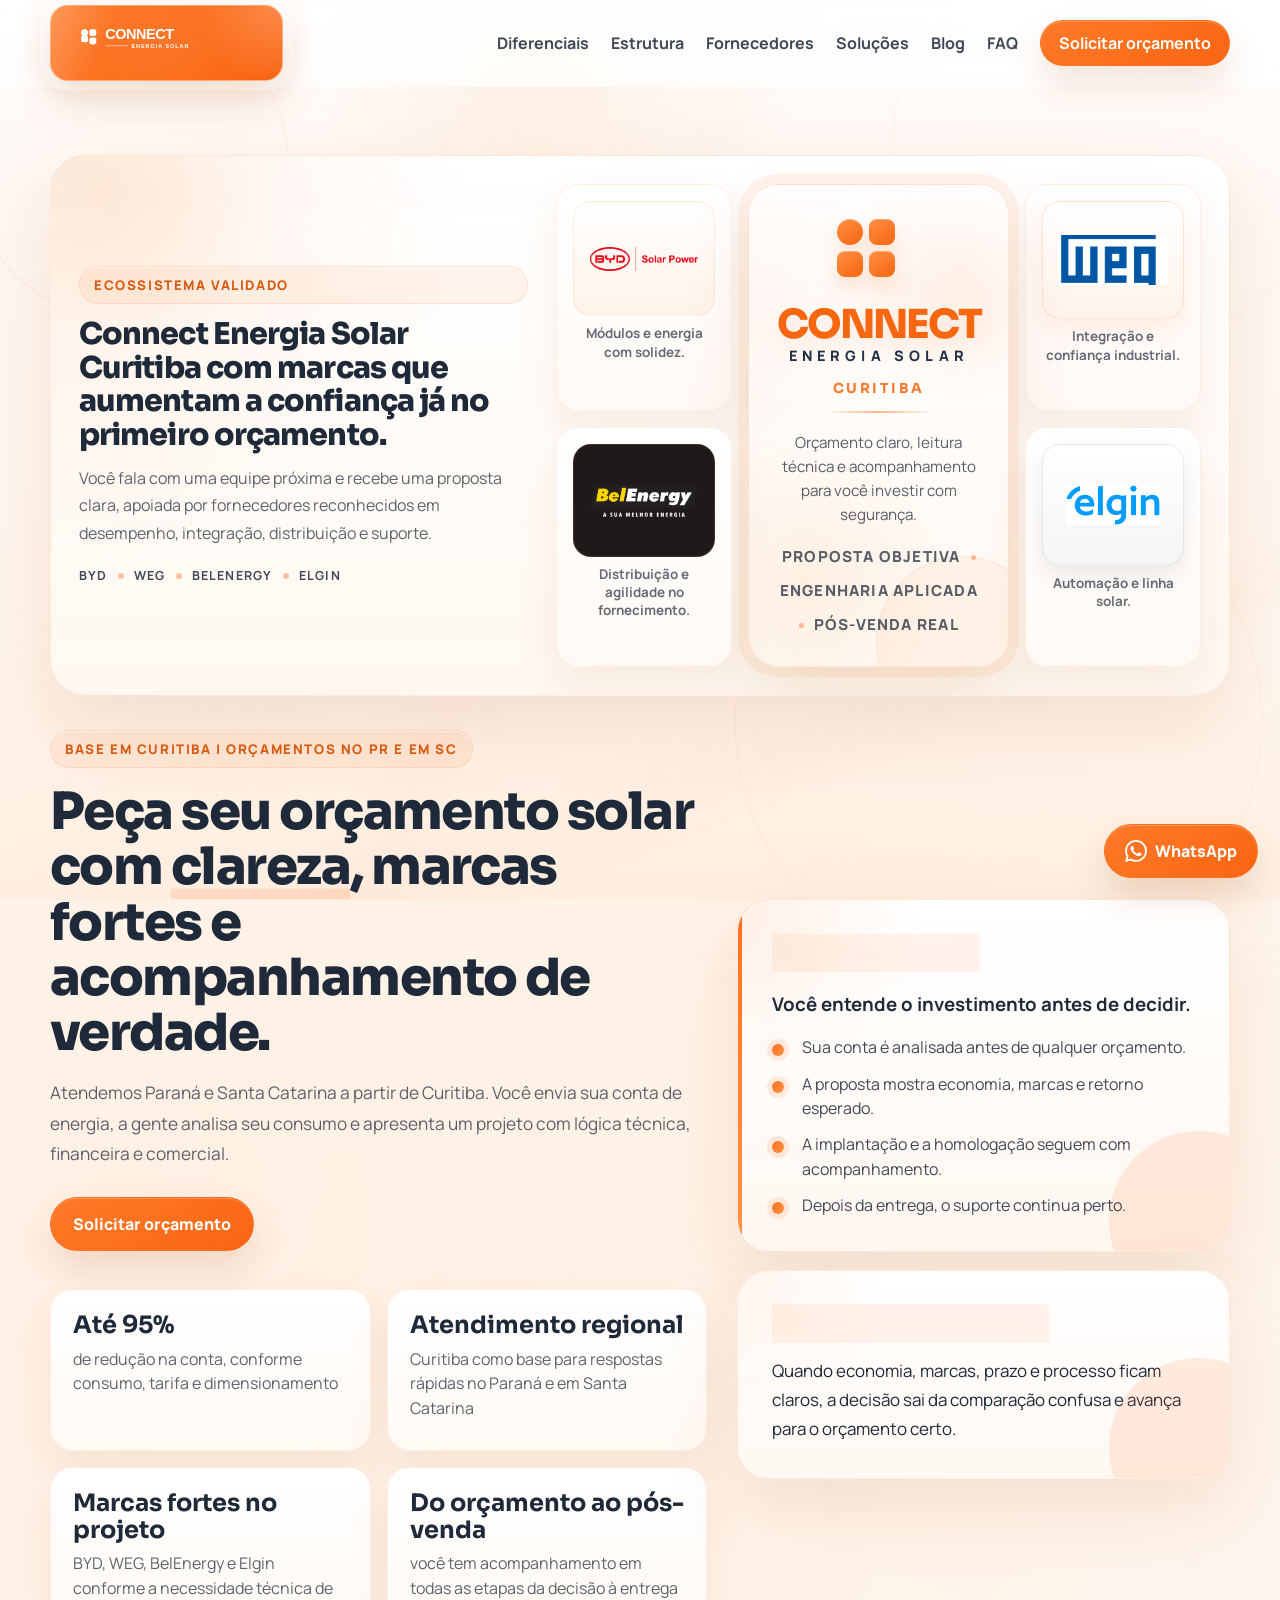
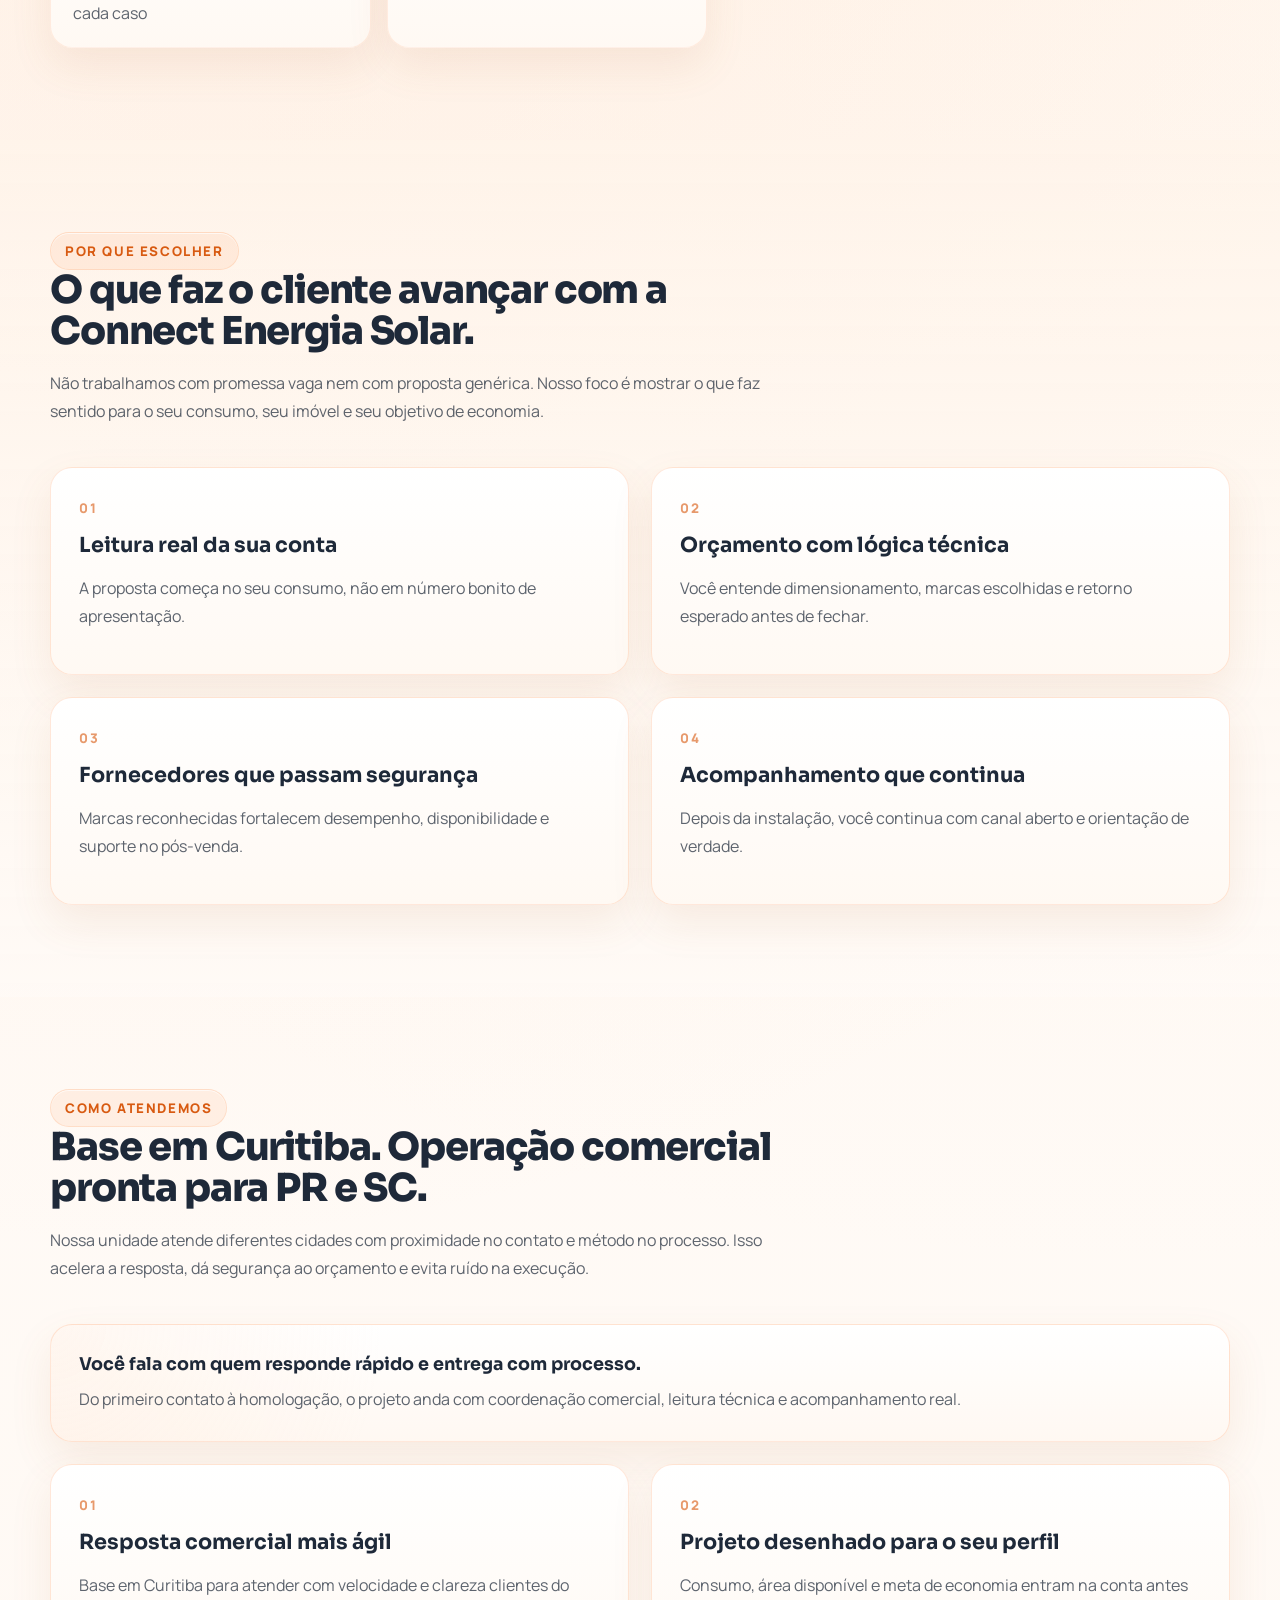
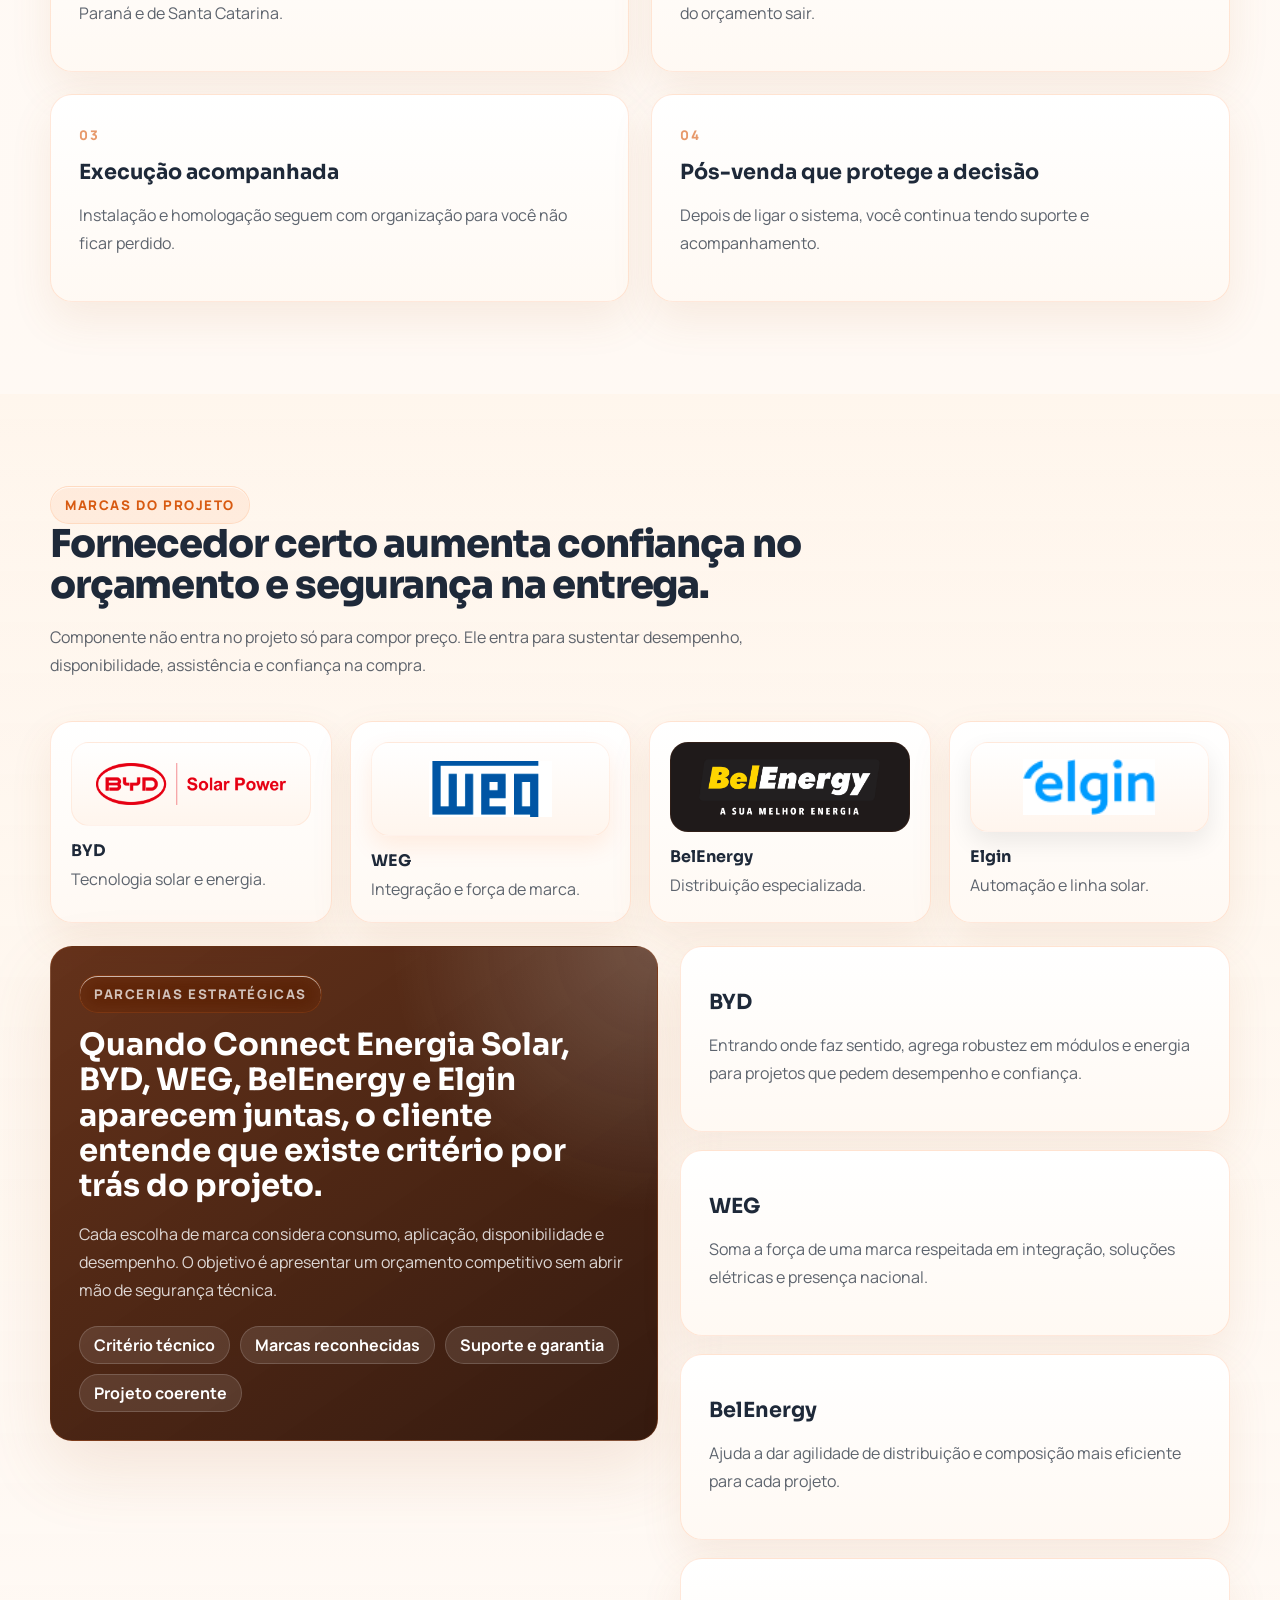
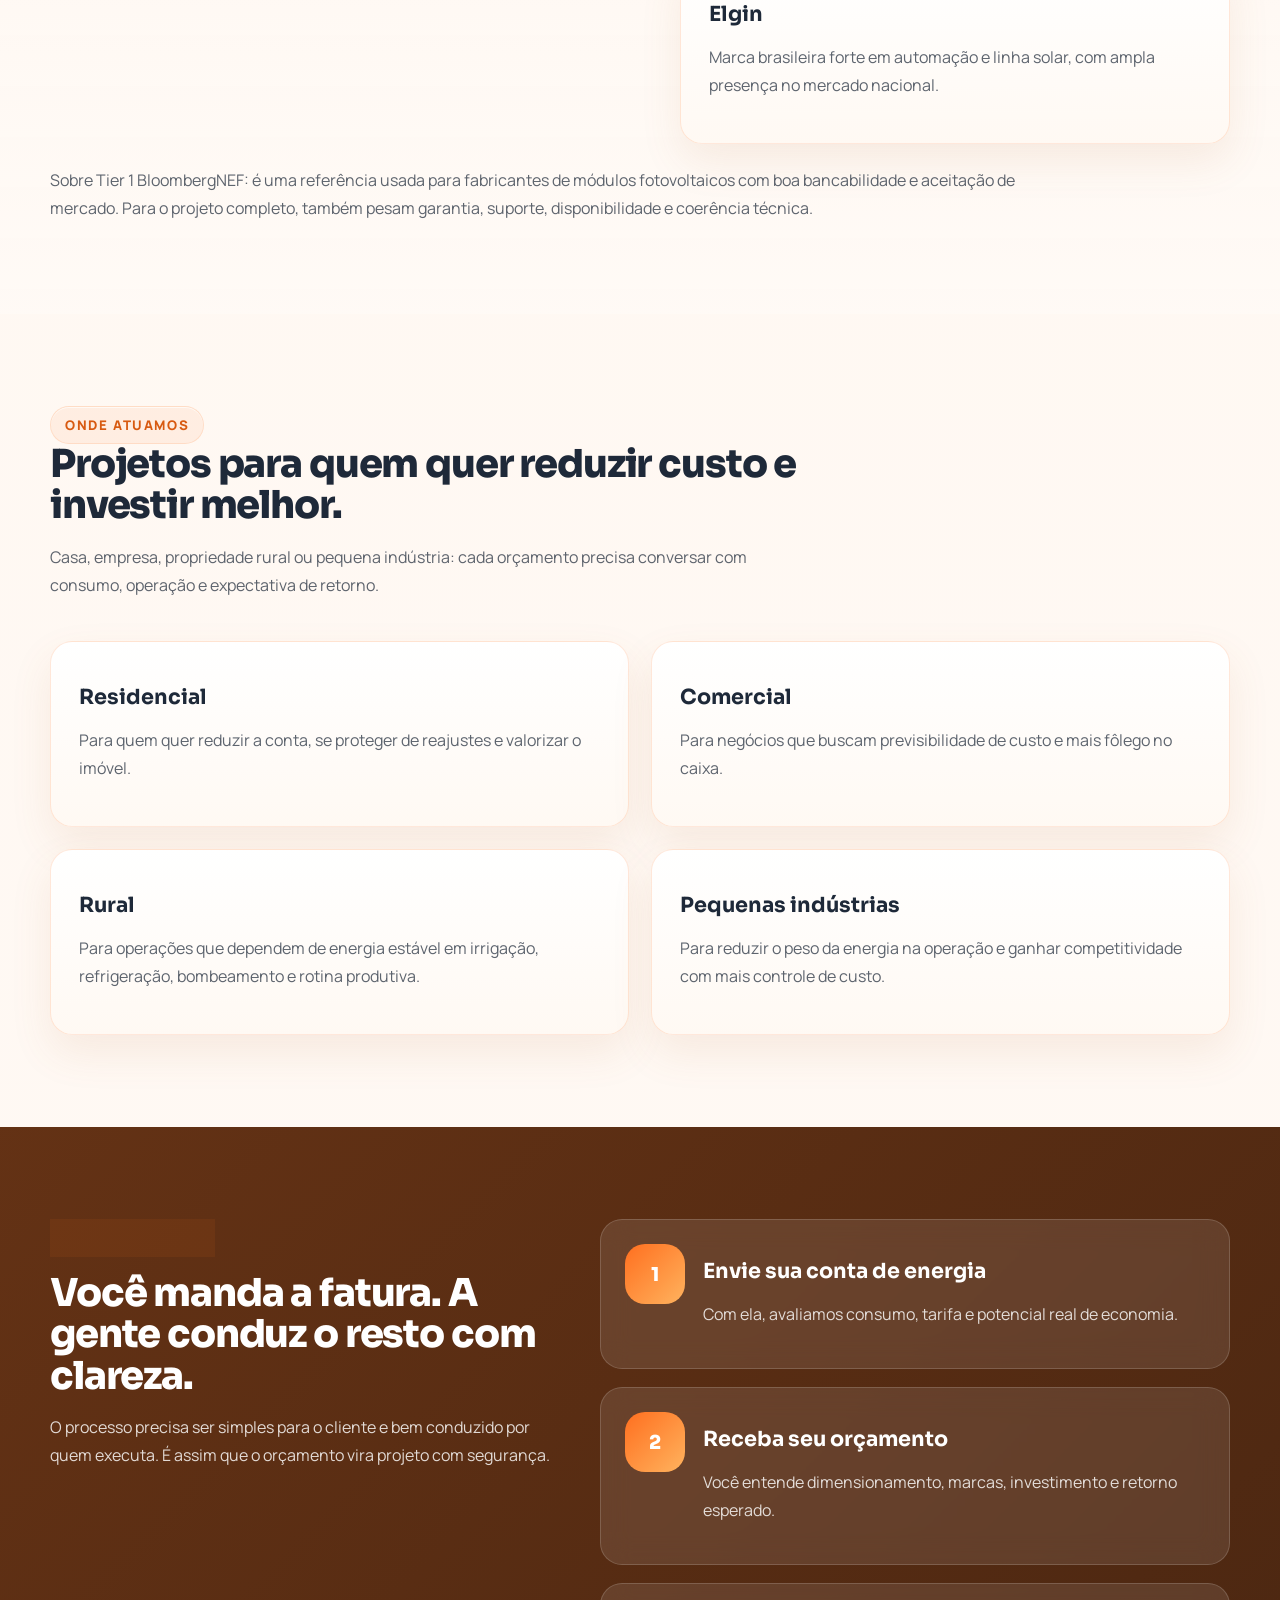
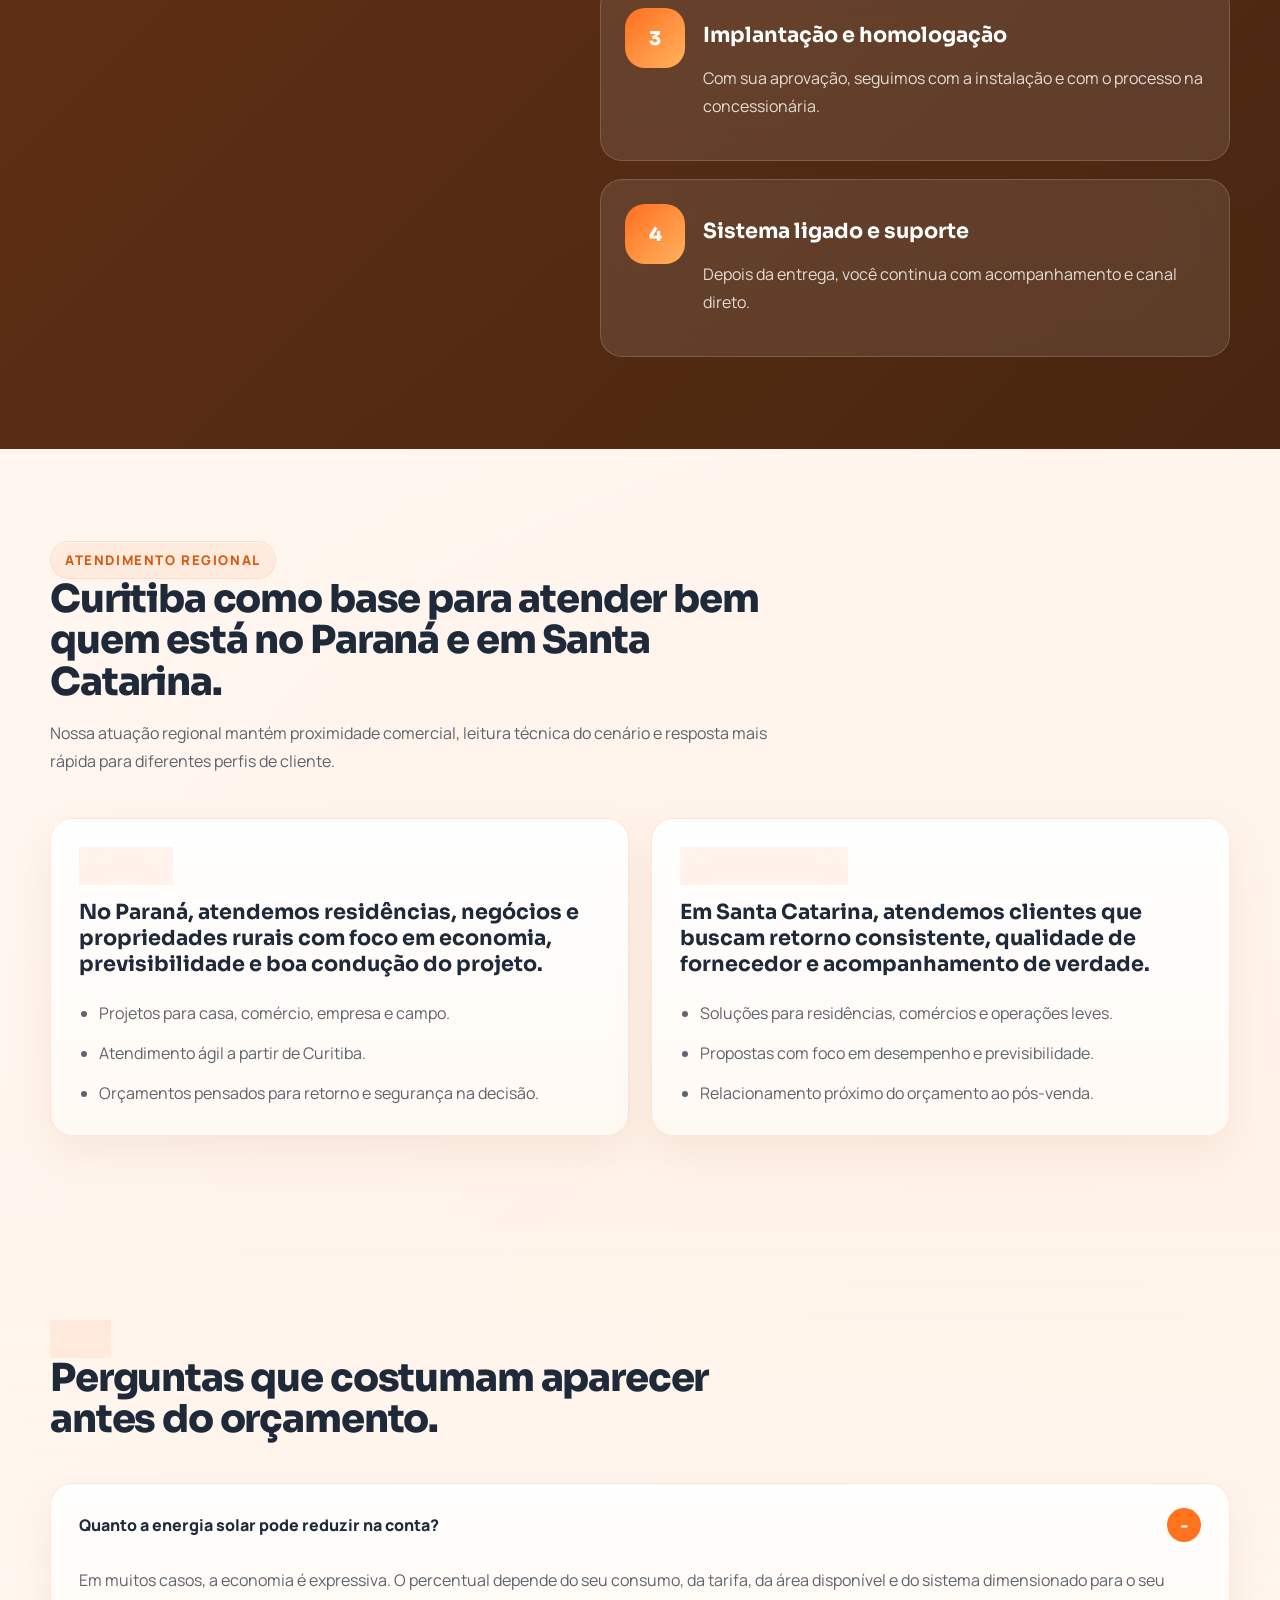
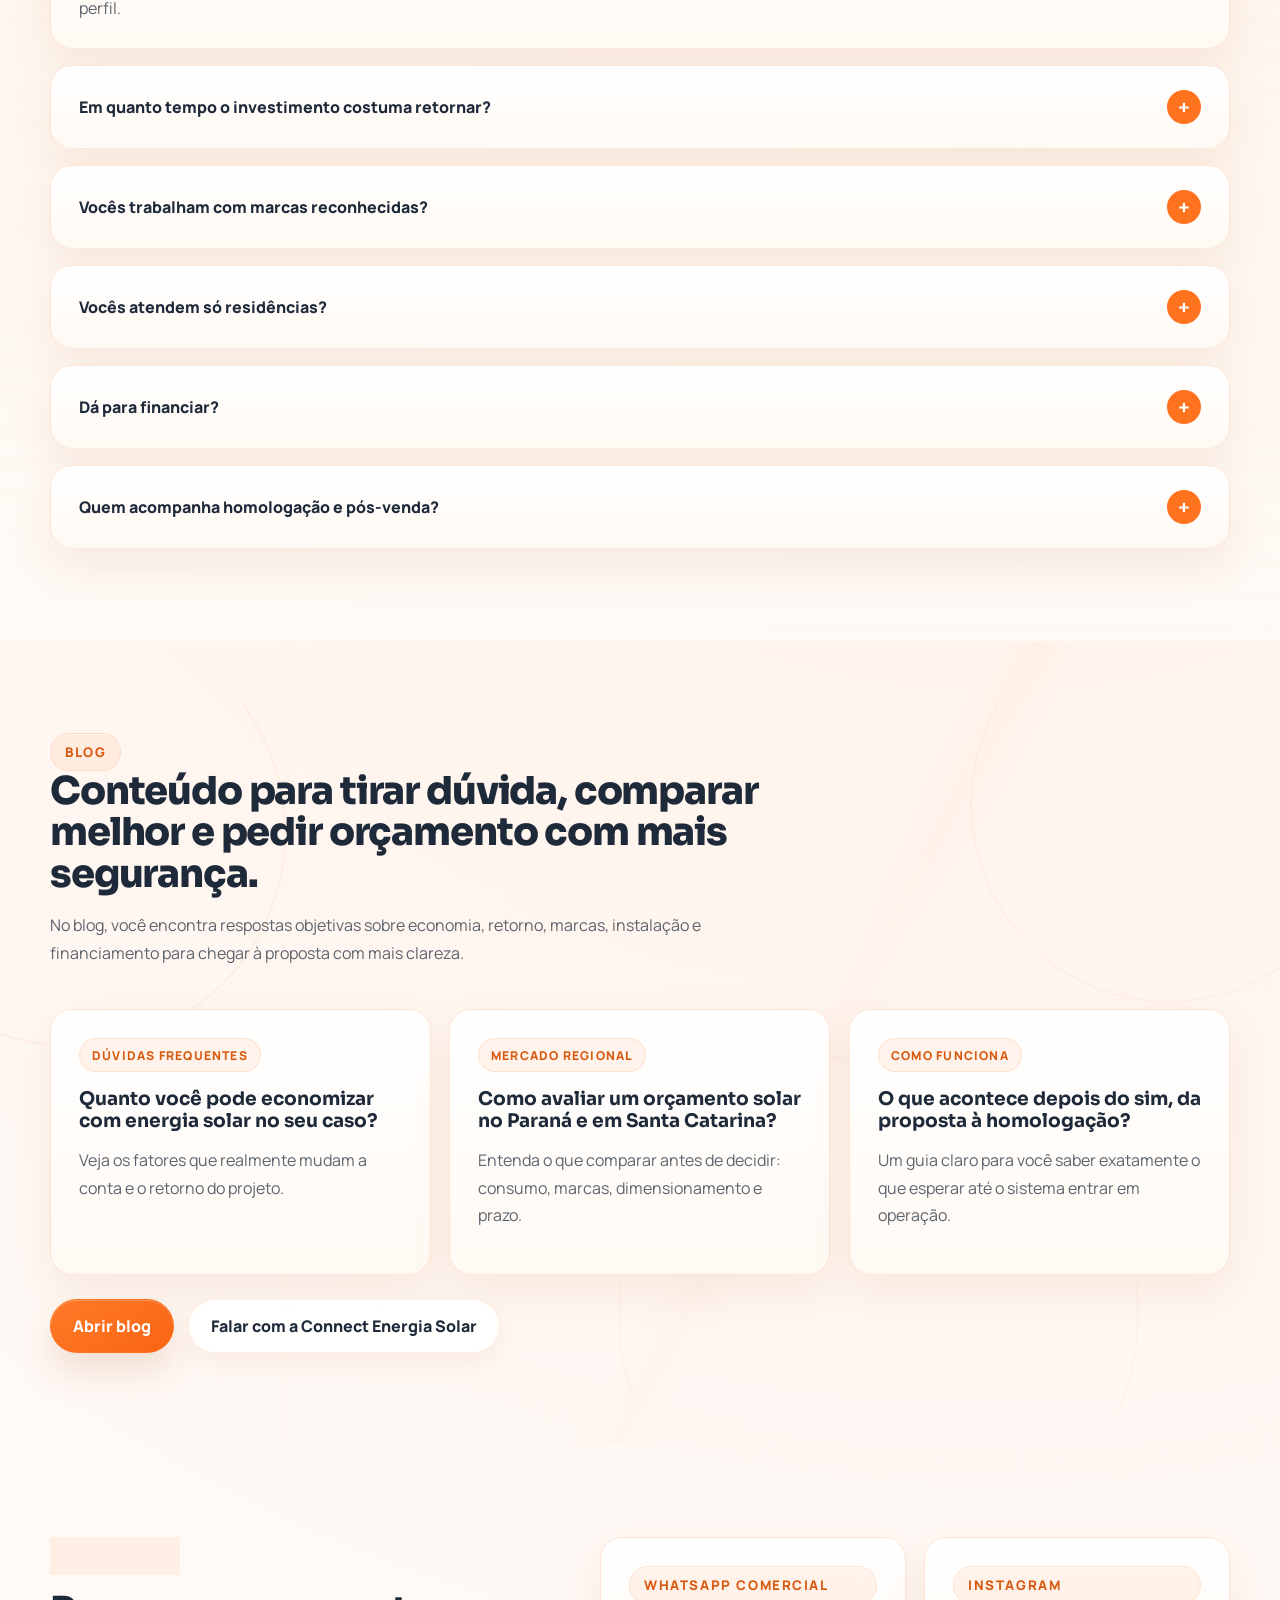
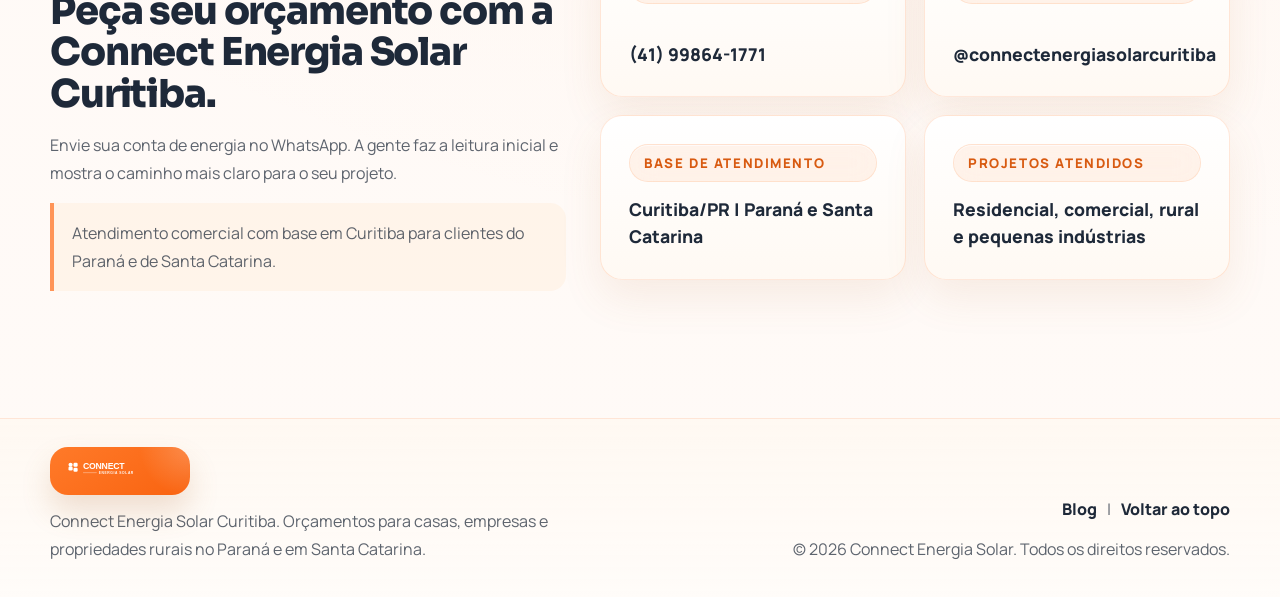
==== commit aea28036: "Substitui JNG por Elgin em toda a base Atualiza texto, imagens e estilos para refletir os fornecedor" ====
--- a/index.html
+++ b/index.html
@@ -3,10 +3,10 @@
   <head>
     <meta charset="UTF-8" />
     <meta name="viewport" content="width=device-width, initial-scale=1.0" />
-    <title>Connect Energia Solar Curitiba | Projetos solares no Paraná e Santa Catarina</title>
+    <title>Connect Energia Solar Curitiba | Orçamento de energia solar no Paraná e em Santa Catarina</title>
     <meta
       name="description"
-      content="Connect Energia Solar Curitiba, com atendimento no Paraná e em Santa Catarina. Projetos para casas, empresas e propriedades rurais, com proposta clara, marcas reconhecidas e acompanhamento de verdade."
+      content="Peça seu orçamento de energia solar com a Connect Energia Solar Curitiba. Atendimento no Paraná e em Santa Catarina para casas, empresas e propriedades rurais, com marcas reconhecidas e acompanhamento de verdade."
     />
     <link rel="preconnect" href="https://fonts.googleapis.com" />
     <link rel="preconnect" href="https://fonts.gstatic.com" crossorigin />
@@ -14,16 +14,16 @@
       href="https://fonts.googleapis.com/css2?family=Manrope:wght@400;500;600;700;800&family=Sora:wght@600;700;800&display=swap"
       rel="stylesheet"
     />
-    <link rel="icon" href="logo-connect-solar.svg" />
+    <link rel="icon" href="logo-connect-solar.svg?v=20260414b" />
     <meta name="theme-color" content="#ff6f1f" />
 
     <!-- Open Graph / redes sociais -->
     <meta property="og:type" content="website" />
-    <meta property="og:title" content="Connect Energia Solar Curitiba | Projetos solares no Paraná e Santa Catarina" />
-    <meta property="og:description" content="Connect Energia Solar Curitiba, com atendimento no Paraná e em Santa Catarina. Projetos para casas, empresas e propriedades rurais, com proposta clara, marcas reconhecidas e acompanhamento de verdade." />
+    <meta property="og:title" content="Connect Energia Solar Curitiba | Orçamento de energia solar no Paraná e em Santa Catarina" />
+    <meta property="og:description" content="Peça seu orçamento de energia solar com a Connect Energia Solar Curitiba. Atendimento no Paraná e em Santa Catarina para casas, empresas e propriedades rurais, com marcas reconhecidas e acompanhamento de verdade." />
     <meta name="twitter:card" content="summary_large_image" />
-    <meta name="twitter:title" content="Connect Energia Solar Curitiba | Projetos solares no Paraná e Santa Catarina" />
-    <meta name="twitter:description" content="Connect Energia Solar Curitiba, com atendimento no Paraná e em Santa Catarina. Projetos para casas, empresas e propriedades rurais, com proposta clara, marcas reconhecidas e acompanhamento de verdade." />
+    <meta name="twitter:title" content="Connect Energia Solar Curitiba | Orçamento de energia solar no Paraná e em Santa Catarina" />
+    <meta name="twitter:description" content="Peça seu orçamento de energia solar com a Connect Energia Solar Curitiba. Atendimento no Paraná e em Santa Catarina para casas, empresas e propriedades rurais, com marcas reconhecidas e acompanhamento de verdade." />
 
     <!-- Dados estruturados — SEO local -->
     <script type="application/ld+json">
@@ -31,7 +31,7 @@
       "@context": "https://schema.org",
       "@type": "LocalBusiness",
       "name": "Connect Energia Solar Curitiba",
-      "description": "Projetos de energia solar para casas, empresas e propriedades rurais no Paraná e em Santa Catarina.",
+      "description": "Orçamentos e projetos de energia solar para casas, empresas e propriedades rurais no Paraná e em Santa Catarina.",
       "telephone": "+5541998641771",
       "address": {
         "@type": "PostalAddress",
@@ -44,7 +44,7 @@
     }
     </script>
 
-    <link rel="stylesheet" href="styles.css" />
+    <link rel="stylesheet" href="styles.css?v=20260414b" />
   </head>
   <body>
     <div class="page-shell">
@@ -52,7 +52,7 @@
         <div class="container header-row">
           <a class="brand" href="#topo" aria-label="Connect Energia Solar">
             <span class="brand-badge">
-              <img src="logo-connect-solar.svg" alt="Connect Energia Solar" />
+              <img src="logo-connect-solar.svg?v=20260414b" alt="Connect Energia Solar" />
             </span>
           </a>
 
@@ -76,7 +76,7 @@
             <a href="blog.html">Blog</a>
             <a href="#faq">FAQ</a>
             <a class="button button-primary button-small" href="#contato">
-              Solicitar proposta
+              Solicitar orçamento
             </a>
           </nav>
         </div>
@@ -89,11 +89,11 @@
               <div class="validation-intro reveal reveal-left">
                 <span class="eyebrow">Ecossistema Validado</span>
                 <p class="validation-title">
-                  Connect Curitiba ao lado de marcas que ajudam o cliente a decidir com mais confiança.
+                  Connect Energia Solar Curitiba com marcas que aumentam a confiança já no primeiro orçamento.
                 </p>
                 <p class="validation-text">
-                  Com base em Curitiba, atendemos o Paraná e Santa Catarina com um atendimento apoiado
-                  por parceiros fortes em tecnologia, integração, distribuição e suporte.
+                  Você fala com uma equipe próxima e recebe uma proposta clara, apoiada por
+                  fornecedores reconhecidos em desempenho, integração, distribuição e suporte.
                 </p>
                 <div class="validation-brandline" aria-label="Marcas estratégicas">
                   <strong>BYD</strong>
@@ -102,7 +102,7 @@
                   <span aria-hidden="true"></span>
                   <strong>BelEnergy</strong>
                   <span aria-hidden="true"></span>
-                  <strong>JNG</strong>
+                  <strong>Elgin</strong>
                 </div>
               </div>
 
@@ -114,23 +114,39 @@
                   <div class="validation-node-media">
                     <img src="assets/logos/byd-solar.jpg" alt="BYD Solar" />
                   </div>
-                  <figcaption>Energia e armazenamento.</figcaption>
+                  <figcaption>Módulos e energia com solidez.</figcaption>
                 </figure>
 
                 <figure class="validation-node validation-node-weg">
                   <div class="validation-node-media validation-node-media-weg">
                     <img src="assets/logos/weg-logo.png" alt="WEG" />
                   </div>
-                  <figcaption>Integração e força industrial.</figcaption>
+                  <figcaption>Integração e confiança industrial.</figcaption>
                 </figure>
 
                 <div class="validation-core">
-                  <span class="validation-core-logo">
-                    <img src="logo-connect-solar-stacked.svg" alt="Connect Energia Solar Curitiba" />
-                  </span>
-                  <span class="validation-core-unit">Curitiba</span>
+                  <div class="validation-core-lockup" aria-label="Connect Energia Solar Curitiba">
+                    <span class="validation-core-symbol" aria-hidden="true">
+                      <i class="validation-core-shape validation-core-shape-circle"></i>
+                      <i class="validation-core-shape validation-core-shape-left"></i>
+                      <i class="validation-core-shape validation-core-shape-top"></i>
+                      <i class="validation-core-shape validation-core-shape-bottom"></i>
+                    </span>
+                    <span class="validation-core-wordmark">
+                      <strong>CONNECT</strong>
+                      <small>ENERGIA SOLAR</small>
+                    </span>
+                    <span class="validation-core-city">Curitiba</span>
+                  </div>
                   <p>
-                    Atendimento próximo, leitura técnica e acompanhamento do primeiro contato ao pós-venda.
+                    Orçamento claro, leitura técnica e acompanhamento para você investir com segurança.
+                  </p>
+                  <p class="validation-core-foot" aria-label="Pontos fortes da Connect Energia Solar Curitiba">
+                    Proposta objetiva
+                    <span aria-hidden="true"></span>
+                    Engenharia aplicada
+                    <span aria-hidden="true"></span>
+                    Pós-venda real
                   </p>
                 </div>
 
@@ -138,69 +154,70 @@
                   <div class="validation-node-media">
                     <img src="assets/logos/belenergy.png" alt="BelEnergy" />
                   </div>
-                  <figcaption>Portfólio e distribuição.</figcaption>
+                  <figcaption>Distribuição e agilidade no fornecimento.</figcaption>
                 </figure>
 
-                <figure class="validation-node validation-node-jng">
-                  <div class="validation-node-media validation-node-media-jng">
-                    <img src="assets/logos/jng-logo.svg" alt="JNG" />
+                <figure class="validation-node validation-node-elgin">
+                  <div class="validation-node-media validation-node-media-elgin">
+                    <img src="assets/logos/elgin.gif" alt="Elgin" />
                   </div>
-                  <figcaption>Linha solar, proteção e conexão.</figcaption>
+                  <figcaption>Automação e linha solar.</figcaption>
                 </figure>
               </div>
             </div>
 
             <div class="hero-grid">
               <div class="hero-copy reveal reveal-left">
-              <span class="eyebrow">Base em Curitiba | Atendimento no PR e em SC</span>
-              <h1>Energia solar com <span class="hero-accent">proposta clara</span>, economia real e acompanhamento de ponta a ponta.</h1>
+              <span class="eyebrow">Base em Curitiba | Orçamentos no PR e em SC</span>
+              <h1>Peça seu orçamento solar com <span class="hero-accent">clareza</span>, marcas fortes e acompanhamento de verdade.</h1>
               <p class="hero-text">
-                A gente atende o Paraná e Santa Catarina a partir de Curitiba, com leitura técnica,
-                marcas confiáveis e uma conversa objetiva desde a análise da conta até o pós-venda.
+                Atendemos Paraná e Santa Catarina a partir de Curitiba. Você envia sua conta de
+                energia, a gente analisa seu consumo e apresenta um projeto com lógica técnica,
+                financeira e comercial.
               </p>
 
               <div class="hero-actions">
-                <a class="button button-primary" href="#contato">Solicitar proposta</a>
-                <a class="button button-secondary" href="#fornecedores">Ver diferenciais</a>
+                <a class="button button-primary" href="#contato">Solicitar orçamento</a>
+                <a class="button button-secondary" href="https://wa.me/5541998641771" target="_blank" rel="noreferrer">Falar no WhatsApp</a>
               </div>
 
               <ul class="metric-strip" aria-label="Pontos de destaque">
                 <li>
                   <strong>Até 95%</strong>
-                  <span>de redução na conta, dependendo do consumo e do projeto</span>
+                  <span>de redução na conta, conforme consumo, tarifa e dimensionamento</span>
                 </li>
                 <li>
-                  <strong>Atuação regional</strong>
-                  <span>Curitiba como base, com atendimento em todo o Paraná e em Santa Catarina</span>
+                  <strong>Atendimento regional</strong>
+                  <span>Curitiba como base para respostas rápidas no Paraná e em Santa Catarina</span>
                 </li>
                 <li>
-                  <strong>Marcas de referência</strong>
-                  <span>BYD, WEG, BelEnergy e JNG, escolhidas conforme cada projeto</span>
+                  <strong>Marcas fortes no projeto</strong>
+                  <span>BYD, WEG, BelEnergy e Elgin conforme a necessidade técnica de cada caso</span>
                 </li>
                 <li>
-                  <strong>Acompanhamento completo</strong>
-                  <span>da análise inicial à implantação e ao pós-venda</span>
+                  <strong>Do orçamento ao pós-venda</strong>
+                  <span>você tem acompanhamento em todas as etapas da decisão à entrega</span>
                 </li>
               </ul>
               </div>
 
               <div class="hero-panel reveal reveal-right">
               <div class="panel-card panel-card-primary">
-                <span class="panel-label">O que passa segurança</span>
-                <h3>Fica mais fácil decidir quando existe método, clareza e alguém acompanhando de verdade.</h3>
+                <span class="panel-label">O que dá segurança</span>
+                <h3>Você entende o investimento antes de decidir.</h3>
                 <ul class="check-list">
-                  <li>A conta é analisada antes de qualquer promessa.</li>
-                  <li>A proposta faz sentido no técnico e no financeiro.</li>
-                  <li>A implantação segue com processo e acompanhamento.</li>
-                  <li>Depois da entrega, o cliente continua assistido.</li>
+                  <li>Sua conta é analisada antes de qualquer orçamento.</li>
+                  <li>A proposta mostra economia, marcas e retorno esperado.</li>
+                  <li>A implantação e a homologação seguem com acompanhamento.</li>
+                  <li>Depois da entrega, o suporte continua perto.</li>
                 </ul>
               </div>
 
               <div class="panel-card panel-card-accent">
-                <span class="mini-kicker">Decisão mais tranquila</span>
-                <p>
-                  No fim, o cliente não está escolhendo só equipamento. Está escolhendo segurança
-                  para investir bem.
+                <span class="mini-kicker">Menos dúvida, mais clareza</span>
+                <p>
+                  Quando economia, marcas, prazo e processo ficam claros, a decisão sai da comparação
+                  confusa e avança para o orçamento certo.
                 </p>
               </div>
               </div>
@@ -211,44 +228,44 @@
         <section class="section section-soft" id="diferenciais">
           <div class="container">
             <div class="section-heading reveal">
-              <span class="eyebrow">Diferenciais</span>
-              <h2>O que faz nossa abordagem ser diferente.</h2>
-              <p>
-                Mais do que vender energia solar, nosso papel é ajudar o cliente a entender o que
-                realmente faz sentido para o seu caso. É isso que traz confiança desde o primeiro contato.
+              <span class="eyebrow">Por que escolher</span>
+              <h2>O que faz o cliente avançar com a Connect Energia Solar.</h2>
+              <p>
+                Não trabalhamos com promessa vaga nem com proposta genérica. Nosso foco é mostrar
+                o que faz sentido para o seu consumo, seu imóvel e seu objetivo de economia.
               </p>
             </div>
 
             <div class="feature-grid">
               <article class="feature-card reveal">
                 <span class="feature-number">01</span>
-                <h3>Economia que faz sentido</h3>
-                <p>
-                  Tudo começa no consumo real. Assim a proposta fica mais honesta, mais clara e mais fácil de entender.
+                <h3>Leitura real da sua conta</h3>
+                <p>
+                  A proposta começa no seu consumo, não em número bonito de apresentação.
                 </p>
               </article>
 
               <article class="feature-card reveal">
                 <span class="feature-number">02</span>
-                <h3>Estrutura que dá respaldo</h3>
-                <p>
-                  Por trás do atendimento, existe processo, engenharia e uma rede que ajuda a sustentar cada etapa.
+                <h3>Orçamento com lógica técnica</h3>
+                <p>
+                  Você entende dimensionamento, marcas escolhidas e retorno esperado antes de fechar.
                 </p>
               </article>
 
               <article class="feature-card reveal">
                 <span class="feature-number">03</span>
-                <h3>Marcas que passam confiança</h3>
-                <p>
-                  Fornecedores fortes ajudam a entregar mais segurança, melhor suporte e boa disponibilidade.
+                <h3>Fornecedores que passam segurança</h3>
+                <p>
+                  Marcas reconhecidas fortalecem desempenho, disponibilidade e suporte no pós-venda.
                 </p>
               </article>
 
               <article class="feature-card reveal">
                 <span class="feature-number">04</span>
-                <h3>Relação que continua depois</h3>
-                <p>
-                  A instalação não encerra a conversa. O cliente continua tendo canal, acompanhamento e orientação.
+                <h3>Acompanhamento que continua</h3>
+                <p>
+                  Depois da instalação, você continua com canal aberto e orientação de verdade.
                 </p>
               </article>
             </div>
@@ -258,52 +275,52 @@
         <section class="section" id="estrutura">
           <div class="container">
             <div class="section-heading reveal">
-              <span class="eyebrow">Estrutura</span>
-              <h2>Base em Curitiba. Atendimento no Paraná e em Santa Catarina.</h2>
-              <p>
-                Nossa unidade opera a partir de Curitiba, mas atende clientes em diferentes cidades
-                do Paraná e de Santa Catarina. Isso permite estar perto do cliente sem abrir mão de
-                processo, engenharia e acompanhamento.
+              <span class="eyebrow">Como atendemos</span>
+              <h2>Base em Curitiba. Operação comercial pronta para PR e SC.</h2>
+              <p>
+                Nossa unidade atende diferentes cidades com proximidade no contato e método no
+                processo. Isso acelera a resposta, dá segurança ao orçamento e evita ruído na execução.
               </p>
             </div>
 
             <div class="trust-bridge reveal">
-              <strong>Atendimento próximo, com estrutura de verdade por trás.</strong>
+              <strong>Você fala com quem responde rápido e entrega com processo.</strong>
               <span>
-                O cliente fala com uma equipe acessível e encontra suporte comercial, técnico e operacional ao longo do projeto.
+                Do primeiro contato à homologação, o projeto anda com coordenação comercial,
+                leitura técnica e acompanhamento real.
               </span>
             </div>
 
             <div class="feature-grid">
               <article class="feature-card reveal">
                 <span class="feature-number">01</span>
-                <h3>Atendimento regional de verdade</h3>
-                <p>
-                  Com base em Curitiba, a gente atende o PR e SC com agilidade, conversa objetiva e proposta bem explicada.
+                <h3>Resposta comercial mais ágil</h3>
+                <p>
+                  Base em Curitiba para atender com velocidade e clareza clientes do Paraná e de Santa Catarina.
                 </p>
               </article>
 
               <article class="feature-card reveal">
                 <span class="feature-number">02</span>
-                <h3>Engenharia que orienta a decisão</h3>
-                <p>
-                  O projeto nasce da leitura correta do consumo, da área disponível e do retorno esperado.
+                <h3>Projeto desenhado para o seu perfil</h3>
+                <p>
+                  Consumo, área disponível e meta de economia entram na conta antes do orçamento sair.
                 </p>
               </article>
 
               <article class="feature-card reveal">
                 <span class="feature-number">03</span>
-                <h3>Implantação sem ruído</h3>
-                <p>
-                  Documentação, concessionária e execução fazem parte de um fluxo acompanhado, sem o cliente ficar perdido.
+                <h3>Execução acompanhada</h3>
+                <p>
+                  Instalação e homologação seguem com organização para você não ficar perdido.
                 </p>
               </article>
 
               <article class="feature-card reveal">
                 <span class="feature-number">04</span>
-                <h3>Pós-venda que continua perto</h3>
-                <p>
-                  Depois da entrega, o cliente segue com canal aberto para orientação e acompanhamento.
+                <h3>Pós-venda que protege a decisão</h3>
+                <p>
+                  Depois de ligar o sistema, você continua tendo suporte e acompanhamento.
                 </p>
               </article>
             </div>
@@ -313,11 +330,11 @@
         <section class="section section-soft" id="fornecedores">
           <div class="container">
             <div class="section-heading reveal">
-              <span class="eyebrow">Fornecedores</span>
-              <h2>As marcas do projeto também dizem muito sobre a segurança da escolha.</h2>
-              <p>
-                Fornecedor não entra só para compor proposta. Ele entra para dar desempenho, suporte,
-                disponibilidade e coerência técnica ao que está sendo entregue.
+              <span class="eyebrow">Marcas do projeto</span>
+              <h2>Fornecedor certo aumenta confiança no orçamento e segurança na entrega.</h2>
+              <p>
+                Componente não entra no projeto só para compor preço. Ele entra para sustentar
+                desempenho, disponibilidade, assistência e confiança na compra.
               </p>
             </div>
 
@@ -328,7 +345,7 @@
                 </div>
                 <figcaption>
                   <strong>BYD</strong>
-                  <span>Energia, módulos e armazenamento.</span>
+                  <span>Tecnologia solar e energia.</span>
                 </figcaption>
               </figure>
               <figure class="brand-logo-card brand-logo-card-weg">
@@ -337,7 +354,7 @@
                 </div>
                 <figcaption>
                   <strong>WEG</strong>
-                  <span>Força industrial e integração.</span>
+                  <span>Integração e força de marca.</span>
                 </figcaption>
               </figure>
               <figure class="brand-logo-card">
@@ -349,13 +366,13 @@
                   <span>Distribuição especializada.</span>
                 </figcaption>
               </figure>
-              <figure class="brand-logo-card brand-logo-card-jng">
-                <div class="brand-logo-frame brand-logo-frame-jng">
-                  <img src="assets/logos/jng-logo.svg" alt="JNG" loading="lazy" />
+              <figure class="brand-logo-card brand-logo-card-elgin">
+                <div class="brand-logo-frame brand-logo-frame-elgin">
+                  <img src="assets/logos/elgin.gif" alt="Elgin" loading="lazy" />
                 </div>
                 <figcaption>
-                  <strong>JNG</strong>
-                  <span>Linha solar e soluções elétricas.</span>
+                  <strong>Elgin</strong>
+                  <span>Automação e linha solar.</span>
                 </figcaption>
               </figure>
             </div>
@@ -363,16 +380,16 @@
             <div class="supplier-grid">
               <article class="supplier-lead reveal">
                 <span class="supplier-kicker">Parcerias Estratégicas</span>
-                <h3>Quando o cliente vê Connect, BYD, WEG, BelEnergy e JNG no mesmo projeto, a confiança muda de nível.</h3>
-                <p>
-                  A escolha dos componentes não é automática. Ela depende do perfil de consumo, do objetivo
-                  do cliente e da solução que faz mais sentido para cada caso.
+                <h3>Quando Connect Energia Solar, BYD, WEG, BelEnergy e Elgin aparecem juntas, o cliente entende que existe critério por trás do projeto.</h3>
+                <p>
+                  Cada escolha de marca considera consumo, aplicação, disponibilidade e desempenho.
+                  O objetivo é apresentar um orçamento competitivo sem abrir mão de segurança técnica.
                 </p>
                 <div class="supplier-pills">
-                  <span>Tecnologia confiável</span>
-                  <span>Garantia e suporte</span>
-                  <span>Boa disponibilidade</span>
-                  <span>Escolha técnica</span>
+                  <span>Critério técnico</span>
+                  <span>Marcas reconhecidas</span>
+                  <span>Suporte e garantia</span>
+                  <span>Projeto coerente</span>
                 </div>
               </article>
 
@@ -380,37 +397,37 @@
                 <article class="supplier-card reveal">
                   <h3>BYD</h3>
                   <p>
-                    Marca global reconhecida em energia e armazenamento. Traz robustez e visão de longo prazo para o projeto.
+                    Entrando onde faz sentido, agrega robustez em módulos e energia para projetos que pedem desempenho e confiança.
                   </p>
                 </article>
 
                 <article class="supplier-card reveal">
                   <h3>WEG</h3>
                   <p>
-                    Uma das marcas mais respeitadas do setor elétrico brasileiro. Soma confiança, integração e assistência.
+                    Soma a força de uma marca respeitada em integração, soluções elétricas e presença nacional.
                   </p>
                 </article>
 
                 <article class="supplier-card reveal">
                   <h3>BelEnergy</h3>
                   <p>
-                    Distribuição especializada em solar, com portfólio amplo e boa capacidade de composição técnica.
+                    Ajuda a dar agilidade de distribuição e composição mais eficiente para cada projeto.
                   </p>
                 </article>
 
                 <article class="supplier-card reveal">
-                  <h3>JNG</h3>
+                  <h3>Elgin</h3>
                   <p>
-                    Marca brasileira com linha solar e soluções elétricas que ajudam na proteção e na montagem do sistema.
+                    Marca brasileira forte em automação e linha solar, com ampla presença no mercado nacional.
                   </p>
                 </article>
               </div>
             </div>
 
             <p class="supplier-note reveal">
-              Sobre Tier 1 BloombergNEF: esse critério vale para fabricantes de módulos fotovoltaicos,
-              e não para todos os fornecedores do projeto. Nos demais casos, o que mais pesa é marca,
-              garantia, suporte, disponibilidade e encaixe técnico.
+              Sobre Tier 1 BloombergNEF: é uma referência usada para fabricantes de módulos
+              fotovoltaicos com boa bancabilidade e aceitação de mercado. Para o projeto completo,
+              também pesam garantia, suporte, disponibilidade e coerência técnica.
             </p>
           </div>
         </section>
@@ -418,11 +435,11 @@
         <section class="section" id="solucoes">
           <div class="container">
             <div class="section-heading reveal">
-              <span class="eyebrow">Soluções</span>
-              <h2>Soluções pensadas para realidades diferentes.</h2>
-              <p>
-                Cada cliente olha para a energia solar por um motivo. Por isso, a proposta precisa
-                conversar com a rotina, o consumo e o objetivo de quem vai investir.
+              <span class="eyebrow">Onde atuamos</span>
+              <h2>Projetos para quem quer reduzir custo e investir melhor.</h2>
+              <p>
+                Casa, empresa, propriedade rural ou pequena indústria: cada orçamento precisa
+                conversar com consumo, operação e expectativa de retorno.
               </p>
             </div>
 
@@ -430,28 +447,28 @@
               <article class="solution-card reveal">
                 <h3>Residencial</h3>
                 <p>
-                  Mais economia no mês, proteção contra reajustes e valorização do imóvel com baixa manutenção.
+                  Para quem quer reduzir a conta, se proteger de reajustes e valorizar o imóvel.
                 </p>
               </article>
 
               <article class="solution-card reveal">
                 <h3>Comercial</h3>
                 <p>
-                  Mais previsibilidade no custo de operação para lojas, clínicas, escritórios, mercados e empresas de serviço.
+                  Para negócios que buscam previsibilidade de custo e mais fôlego no caixa.
                 </p>
               </article>
 
               <article class="solution-card reveal">
                 <h3>Rural</h3>
                 <p>
-                  Projetos para propriedades que dependem de energia constante em bombeamento, refrigeração, irrigação e rotina produtiva.
+                  Para operações que dependem de energia estável em irrigação, refrigeração, bombeamento e rotina produtiva.
                 </p>
               </article>
 
               <article class="solution-card reveal">
                 <h3>Pequenas indústrias</h3>
                 <p>
-                  Projetos com foco em escala, melhor leitura do investimento e redução do peso da energia na operação.
+                  Para reduzir o peso da energia na operação e ganhar competitividade com mais controle de custo.
                 </p>
               </article>
             </div>
@@ -462,9 +479,10 @@
           <div class="container process-grid">
             <div class="process-copy reveal">
               <span class="eyebrow">Como funciona</span>
-              <h2>Para o cliente, o processo precisa ser simples.</h2>
-              <p>
-                Do nosso lado existe método. Do lado do cliente, precisa existir clareza. É isso que faz a decisão avançar com segurança.
+              <h2>Você manda a fatura. A gente conduz o resto com clareza.</h2>
+              <p>
+                O processo precisa ser simples para o cliente e bem conduzido por quem executa.
+                É assim que o orçamento vira projeto com segurança.
               </p>
             </div>
 
@@ -472,16 +490,16 @@
               <article class="timeline-item reveal">
                 <span>1</span>
                 <div>
-                  <h3>Envio da fatura</h3>
-                  <p>A gente começa entendendo consumo, tarifa e potencial de economia.</p>
+                  <h3>Envie sua conta de energia</h3>
+                  <p>Com ela, avaliamos consumo, tarifa e potencial real de economia.</p>
                 </div>
               </article>
 
               <article class="timeline-item reveal">
                 <span>2</span>
                 <div>
-                  <h3>Projeto e proposta</h3>
-                  <p>Montamos uma proposta técnica e financeira que faça sentido para o seu caso.</p>
+                  <h3>Receba seu orçamento</h3>
+                  <p>Você entende dimensionamento, marcas, investimento e retorno esperado.</p>
                 </div>
               </article>
 
@@ -489,15 +507,15 @@
                 <span>3</span>
                 <div>
                   <h3>Implantação e homologação</h3>
-                  <p>Seguimos com a instalação e o processo junto à concessionária.</p>
+                  <p>Com sua aprovação, seguimos com a instalação e com o processo na concessionária.</p>
                 </div>
               </article>
 
               <article class="timeline-item reveal">
                 <span>4</span>
                 <div>
-                  <h3>Pós-venda e acompanhamento</h3>
-                  <p>Depois da entrega, você continua com suporte para acompanhar o sistema.</p>
+                  <h3>Sistema ligado e suporte</h3>
+                  <p>Depois da entrega, você continua com acompanhamento e canal direto.</p>
                 </div>
               </article>
             </div>
@@ -507,32 +525,32 @@
         <section class="section" id="atuacao">
           <div class="container">
             <div class="section-heading reveal">
-              <span class="eyebrow">Atuação Regional</span>
-              <h2>Curitiba como base. Paraná e Santa Catarina no radar.</h2>
-              <p>
-                Atendemos a partir de Curitiba, com olhar local e operação preparada para diferentes
-                perfis de cliente no Paraná e em Santa Catarina.
+              <span class="eyebrow">Atendimento regional</span>
+              <h2>Curitiba como base para atender bem quem está no Paraná e em Santa Catarina.</h2>
+              <p>
+                Nossa atuação regional mantém proximidade comercial, leitura técnica do cenário e
+                resposta mais rápida para diferentes perfis de cliente.
               </p>
             </div>
 
             <div class="region-grid">
               <article class="region-card reveal">
                 <span class="region-tag">Paraná</span>
-                <h3>Da capital ao interior, com demanda forte em residências, empresas e propriedades rurais.</h3>
+                <h3>No Paraná, atendemos residências, negócios e propriedades rurais com foco em economia, previsibilidade e boa condução do projeto.</h3>
                 <ul>
-                  <li>Projetos para casas, comércios, empresas e propriedades rurais.</li>
-                  <li>Atendimento com agilidade, clareza e conversa consultiva.</li>
-                  <li>Propostas pensadas para economia, previsibilidade e boa tomada de decisão.</li>
+                  <li>Projetos para casa, comércio, empresa e campo.</li>
+                  <li>Atendimento ágil a partir de Curitiba.</li>
+                  <li>Orçamentos pensados para retorno e segurança na decisão.</li>
                 </ul>
               </article>
 
               <article class="region-card reveal">
                 <span class="region-tag">Santa Catarina</span>
-                <h3>Do litoral à serra, com clientes que valorizam retorno, qualidade e previsibilidade.</h3>
+                <h3>Em Santa Catarina, atendemos clientes que buscam retorno consistente, qualidade de fornecedor e acompanhamento de verdade.</h3>
                 <ul>
-                  <li>Abordagem ajustada para clientes residenciais, comerciais e operações leves.</li>
-                  <li>Foco em qualidade de fornecedor, previsibilidade de custo e pós-venda próximo.</li>
-                  <li>Presença regional para manter proximidade e relacionamento.</li>
+                  <li>Soluções para residências, comércios e operações leves.</li>
+                  <li>Propostas com foco em desempenho e previsibilidade.</li>
+                  <li>Relacionamento próximo do orçamento ao pós-venda.</li>
                 </ul>
               </article>
             </div>
@@ -543,55 +561,55 @@
           <div class="container">
             <div class="section-heading reveal">
               <span class="eyebrow">FAQ</span>
-              <h2>Perguntas que costumam aparecer antes da proposta.</h2>
+              <h2>Perguntas que costumam aparecer antes do orçamento.</h2>
             </div>
 
             <div class="faq-list">
               <details class="faq-item reveal" open>
-                <summary>Energia solar realmente reduz a conta de luz?</summary>
-                <p>
-                  Sim. Em muitos casos, a economia é significativa. O número exato depende da conta atual,
-                  da tarifa, da área disponível e do sistema escolhido.
+                <summary>Quanto a energia solar pode reduzir na conta?</summary>
+                <p>
+                  Em muitos casos, a economia é expressiva. O percentual depende do seu consumo,
+                  da tarifa, da área disponível e do sistema dimensionado para o seu perfil.
                 </p>
               </details>
 
               <details class="faq-item reveal">
                 <summary>Em quanto tempo o investimento costuma retornar?</summary>
                 <p>
-                  Na maior parte dos casos, o retorno acontece entre 3 e 5 anos, mas isso varia conforme
-                  consumo, investimento e configuração do sistema.
+                  Em muitos projetos, o retorno acontece entre 3 e 5 anos, mas isso varia conforme
+                  consumo, investimento, tarifa e configuração do sistema.
                 </p>
               </details>
 
               <details class="faq-item reveal">
-                <summary>O que significa Tier 1 BloombergNEF?</summary>
-                <p>
-                  É uma referência de mercado usada para fabricantes de módulos fotovoltaicos com boa
-                  aceitação em projetos financiados. É um sinal importante, mas não substitui a análise
-                  técnica do projeto nem vale da mesma forma para todos os fornecedores.
+                <summary>Vocês trabalham com marcas reconhecidas?</summary>
+                <p>
+                  Sim. Trabalhamos com marcas como BYD, WEG, BelEnergy e Elgin, definidas conforme
+                  a necessidade técnica do projeto. Quando falamos em Tier 1 BloombergNEF, estamos
+                  falando de uma referência de mercado para fabricantes de módulos fotovoltaicos.
                 </p>
               </details>
 
               <details class="faq-item reveal">
-                <summary>Vocês atendem somente residências?</summary>
-                <p>
-                  Não. Atendemos casas, empresas, pequenas indústrias, condomínios e propriedades rurais.
+                <summary>Vocês atendem só residências?</summary>
+                <p>
+                  Não. Atendemos casas, empresas, pequenas indústrias e propriedades rurais.
                 </p>
               </details>
 
               <details class="faq-item reveal">
-                <summary>Existe opção de financiamento?</summary>
-                <p>
-                  Sim. Existem linhas de financiamento no mercado, e a melhor opção depende do perfil
-                  do cliente e do tamanho do projeto.
+                <summary>Dá para financiar?</summary>
+                <p>
+                  Sim. Existem linhas de financiamento no mercado, e a melhor opção depende do
+                  perfil do cliente e do tamanho do projeto.
                 </p>
               </details>
 
               <details class="faq-item reveal">
-                <summary>Precisa de muita manutenção?</summary>
-                <p>
-                  Não costuma ser alta. O essencial é acompanhar o desempenho do sistema e seguir a
-                  orientação de limpeza e inspeção quando necessário.
+                <summary>Quem acompanha homologação e pós-venda?</summary>
+                <p>
+                  A equipe conduz essas etapas com você. A ideia é simples: você não fica sozinho
+                  depois do sim.
                 </p>
               </details>
             </div>
@@ -602,42 +620,42 @@
           <div class="container">
             <div class="section-heading reveal">
               <span class="eyebrow">Blog</span>
-              <h2>Conteúdo que aprofunda o tema e ajuda na decisão.</h2>
-              <p>
-                No blog, você encontra artigos sobre economia de energia, retorno do investimento e
-                como funciona a energia solar na prática — para chegar à proposta com mais clareza.
+              <h2>Conteúdo para tirar dúvida, comparar melhor e pedir orçamento com mais segurança.</h2>
+              <p>
+                No blog, você encontra respostas objetivas sobre economia, retorno, marcas,
+                instalação e financiamento para chegar à proposta com mais clareza.
               </p>
             </div>
 
             <div class="blog-preview-grid">
               <article class="blog-preview-card reveal">
                 <span class="blog-preview-tag">Dúvidas frequentes</span>
-                <h3>Quanto a energia solar realmente reduz na conta de luz?</h3>
-                <p>
-                  Entenda como calcular a economia real, quais fatores influenciam e o que esperar do projeto.
+                <h3>Quanto você pode economizar com energia solar no seu caso?</h3>
+                <p>
+                  Veja os fatores que realmente mudam a conta e o retorno do projeto.
                 </p>
               </article>
 
               <article class="blog-preview-card reveal">
                 <span class="blog-preview-tag">Mercado regional</span>
-                <h3>O que faz mais sentido para clientes do Paraná e de Santa Catarina?</h3>
-                <p>
-                  Consumo local, perfil de uso, retorno esperado e particularidades de cada região.
+                <h3>Como avaliar um orçamento solar no Paraná e em Santa Catarina?</h3>
+                <p>
+                  Entenda o que comparar antes de decidir: consumo, marcas, dimensionamento e prazo.
                 </p>
               </article>
 
               <article class="blog-preview-card reveal">
                 <span class="blog-preview-tag">Como funciona</span>
-                <h3>Da análise à homologação: o que acontece em cada etapa do projeto solar.</h3>
-                <p>
-                  Um guia claro sobre o processo de implantação, da proposta até o sistema funcionando.
+                <h3>O que acontece depois do sim, da proposta à homologação?</h3>
+                <p>
+                  Um guia claro para você saber exatamente o que esperar até o sistema entrar em operação.
                 </p>
               </article>
             </div>
 
             <div class="blog-preview-cta reveal">
               <a class="button button-primary" href="blog.html">Abrir blog</a>
-              <a class="button button-secondary" href="blog.html#editorial">Ver estrutura editorial</a>
+              <a class="button button-secondary" href="#contato">Falar com a Connect Energia Solar</a>
             </div>
           </div>
         </section>
@@ -645,20 +663,20 @@
         <section class="section contact-section" id="contato">
           <div class="container contact-grid">
             <div class="contact-copy reveal">
-              <span class="eyebrow">Contato</span>
-              <h2>Fale com a Connect Energia Solar Curitiba.</h2>
-              <p>
-                Se quiser, envie sua conta de energia. A partir dela, a gente faz uma leitura inicial
-                e mostra os próximos passos com clareza.
+              <span class="eyebrow">Orçamento</span>
+              <h2>Peça seu orçamento com a Connect Energia Solar Curitiba.</h2>
+              <p>
+                Envie sua conta de energia no WhatsApp. A gente faz a leitura inicial e mostra o
+                caminho mais claro para o seu projeto.
               </p>
               <p class="contact-note">
-                Base em Curitiba, com atendimento em todo o Paraná e em Santa Catarina.
+                Atendimento comercial com base em Curitiba para clientes do Paraná e de Santa Catarina.
               </p>
             </div>
 
             <div class="contact-panel reveal">
               <article class="contact-card">
-                <span class="contact-label">WhatsApp</span>
+                <span class="contact-label">WhatsApp comercial</span>
                 <a href="https://wa.me/5541998641771" target="_blank" rel="noreferrer">
                   (41) 99864-1771
                 </a>
@@ -672,12 +690,12 @@
               </article>
 
               <article class="contact-card">
-                <span class="contact-label">Onde atendemos</span>
+                <span class="contact-label">Base de atendimento</span>
                 <p>Curitiba/PR | Paraná e Santa Catarina</p>
               </article>
 
               <article class="contact-card">
-                <span class="contact-label">Perfis atendidos</span>
+                <span class="contact-label">Projetos atendidos</span>
                 <p>Residencial, comercial, rural e pequenas indústrias</p>
               </article>
             </div>
@@ -689,10 +707,10 @@
         <div class="container footer-row">
           <div>
               <span class="footer-logo-badge">
-                <img class="footer-logo" src="logo-connect-solar.svg" alt="Connect Energia Solar" />
+                <img class="footer-logo" src="logo-connect-solar.svg?v=20260414b" alt="Connect Energia Solar" />
               </span>
               <p>
-              Connect Energia Solar Curitiba, com base em Curitiba e atendimento no Paraná e em Santa Catarina.
+              Connect Energia Solar Curitiba. Orçamentos para casas, empresas e propriedades rurais no Paraná e em Santa Catarina.
             </p>
           </div>
 
@@ -708,13 +726,13 @@
       </footer>
     </div>
 
-    <a class="floating-whatsapp" href="https://wa.me/5541998641771" target="_blank" rel="noreferrer" aria-label="Falar com a Connect pelo WhatsApp">
+    <a class="floating-whatsapp" href="https://wa.me/5541998641771" target="_blank" rel="noreferrer" aria-label="Falar com a Connect Energia Solar pelo WhatsApp">
       <svg xmlns="http://www.w3.org/2000/svg" viewBox="0 0 24 24" fill="currentColor" width="22" height="22" aria-hidden="true" focusable="false">
         <path d="M17.472 14.382c-.297-.149-1.758-.867-2.03-.967-.273-.099-.471-.148-.67.15-.197.297-.767.966-.94 1.164-.173.199-.347.223-.644.075-.297-.15-1.255-.463-2.39-1.475-.883-.788-1.48-1.761-1.653-2.059-.173-.297-.018-.458.13-.606.134-.133.298-.347.446-.52.149-.174.198-.298.298-.497.099-.198.05-.371-.025-.52-.075-.149-.669-1.612-.916-2.207-.242-.579-.487-.5-.669-.51-.173-.008-.371-.01-.57-.01-.198 0-.52.074-.792.372-.272.297-1.04 1.016-1.04 2.479 0 1.462 1.065 2.875 1.213 3.074.149.198 2.096 3.2 5.077 4.487.709.306 1.262.489 1.694.625.712.227 1.36.195 1.871.118.571-.085 1.758-.719 2.006-1.413.248-.694.248-1.289.173-1.413-.074-.124-.272-.198-.57-.347m-5.421 7.403h-.004a9.87 9.87 0 01-5.031-1.378l-.361-.214-3.741.982.998-3.648-.235-.374a9.86 9.86 0 01-1.51-5.26c.001-5.45 4.436-9.884 9.888-9.884 2.64 0 5.122 1.03 6.988 2.898a9.825 9.825 0 012.893 6.994c-.003 5.45-4.437 9.884-9.885 9.884m8.413-18.297A11.815 11.815 0 0012.05 0C5.495 0 .16 5.335.157 11.892c0 2.096.547 4.142 1.588 5.945L.057 24l6.305-1.654a11.882 11.882 0 005.683 1.448h.005c6.554 0 11.89-5.335 11.893-11.893a11.821 11.821 0 00-3.48-8.413z"/>
       </svg>
       <span>WhatsApp</span>
     </a>
 
-    <script src="script.js"></script>
+    <script src="script.js?v=20260414b"></script>
   </body>
 </html>
--- a/styles.css
+++ b/styles.css
@@ -262,7 +262,7 @@
 }
 
 .brand-badge {
-  padding: 16px 24px;
+  padding: 17px 26px;
   border: 1px solid rgba(255, 255, 255, 0.38);
   box-shadow:
     0 20px 42px rgba(176, 108, 56, 0.2),
@@ -296,7 +296,7 @@
 }
 
 .brand img {
-  height: 36px;
+  height: 40px;
   filter: drop-shadow(0 8px 18px rgba(166, 70, 13, 0.18));
 }
 
@@ -488,11 +488,11 @@
   position: relative;
   z-index: 1;
   display: grid;
-  grid-template-columns: 1fr 1.2fr 1fr;
+  grid-template-columns: 0.92fr 1.36fr 0.92fr;
   grid-template-areas:
     "byd core weg"
-    "bel core jng";
-  gap: 14px;
+    "bel core elgin";
+  gap: 16px;
   align-items: stretch;
 }
 
@@ -522,8 +522,8 @@
   grid-area: bel;
 }
 
-.validation-node-jng {
-  grid-area: jng;
+.validation-node-elgin {
+  grid-area: elgin;
 }
 
 .validation-node-media {
@@ -551,13 +551,13 @@
     0 10px 24px rgba(255, 96, 0, 0.1);
 }
 
-.validation-node-media-jng,
-.brand-logo-frame-jng {
-  background: linear-gradient(180deg, #103a7a, #0c2d5c);
-  border: 1px solid rgba(255, 255, 255, 0.14);
+.validation-node-media-elgin,
+.brand-logo-frame-elgin {
+  background: linear-gradient(180deg, #ffffff, #f5f5f5);
+  border: 1px solid rgba(0, 0, 0, 0.08);
   box-shadow:
-    inset 0 1px 0 rgba(255, 255, 255, 0.08),
-    0 16px 30px rgba(8, 26, 52, 0.24);
+    inset 0 1px 0 rgba(255, 255, 255, 0.9),
+    0 10px 24px rgba(0, 0, 0, 0.08);
 }
 
 .validation-node img {
@@ -567,11 +567,11 @@
   object-fit: contain;
 }
 
-.validation-node-jng img,
-.brand-logo-card-jng img {
-  max-width: 170px;
-  max-height: 46px;
-  filter: drop-shadow(0 6px 16px rgba(0, 0, 0, 0.18));
+.validation-node-elgin img,
+.brand-logo-card-elgin img {
+  max-width: 140px;
+  max-height: 40px;
+  object-fit: contain;
 }
 
 .validation-node-weg .validation-node-media,
@@ -609,20 +609,20 @@
   display: grid;
   align-content: center;
   justify-items: center;
-  gap: 14px;
-  padding: 28px 26px;
+  gap: 18px;
+  padding: 34px 26px 28px;
   border-radius: 30px;
-  color: #fff;
+  color: var(--ink);
   text-align: center;
   background:
-    radial-gradient(circle at top right, rgba(255, 255, 255, 0.2), transparent 38%),
-    radial-gradient(circle at bottom left, rgba(255, 220, 184, 0.16), transparent 34%),
-    linear-gradient(145deg, #ff7f24, #ef5a00);
-  border: 1px solid rgba(255, 255, 255, 0.16);
+    radial-gradient(circle at 82% 18%, rgba(255, 197, 155, 0.3), transparent 28%),
+    radial-gradient(circle at 22% 82%, rgba(255, 236, 220, 0.72), transparent 34%),
+    linear-gradient(180deg, rgba(255, 255, 255, 0.98), rgba(255, 248, 241, 0.98));
+  border: 1px solid rgba(255, 111, 31, 0.16);
   box-shadow:
-    0 32px 72px rgba(176, 108, 56, 0.22),
-    0 0 0 12px rgba(255, 255, 255, 0.4);
-  animation: float-soft 6.4s ease-in-out infinite;
+    0 30px 62px rgba(176, 108, 56, 0.16),
+    0 0 0 10px rgba(255, 111, 31, 0.08),
+    inset 0 1px 0 rgba(255, 255, 255, 0.92);
 }
 
 .validation-core::before {
@@ -630,25 +630,27 @@
   position: absolute;
   inset: 0;
   background:
-    linear-gradient(118deg, transparent 0 34%, rgba(255, 255, 255, 0.12) 44%, transparent 54%),
-    linear-gradient(180deg, rgba(255, 255, 255, 0.06), transparent 28%);
+    linear-gradient(180deg, rgba(255, 255, 255, 0.84), transparent 28%),
+    linear-gradient(135deg, rgba(255, 111, 31, 0.08), transparent 44%);
   pointer-events: none;
 }
 
 .validation-core::after {
   content: "";
   position: absolute;
-  inset: auto -58px -58px auto;
+  right: -40px;
+  bottom: -62px;
   width: 170px;
   height: 170px;
   border-radius: 50%;
-  background: rgba(255, 255, 255, 0.08);
+  border: 1px solid rgba(255, 111, 31, 0.1);
+  background: rgba(255, 111, 31, 0.05);
 }
 
 .validation-core-region,
-.validation-core-logo,
-.validation-core-unit,
-.validation-core p {
+.validation-core-lockup,
+.validation-core p,
+.validation-core-foot {
   position: relative;
   z-index: 1;
 }
@@ -667,47 +669,134 @@
   text-transform: uppercase;
 }
 
-.validation-core-logo {
+.validation-core-lockup {
+  position: relative;
+  display: grid;
+  justify-items: center;
+  gap: 11px;
+}
+
+.validation-core-lockup::after {
+  content: "";
+  width: 108px;
+  height: 2px;
+  border-radius: 999px;
+  background: linear-gradient(90deg, rgba(255, 111, 31, 0), rgba(255, 111, 31, 0.52), rgba(255, 111, 31, 0));
+}
+
+.validation-core-symbol {
+  position: relative;
+  width: 84px;
+  height: 76px;
+  display: block;
+}
+
+.validation-core-shape {
+  position: absolute;
+  background: linear-gradient(145deg, #ff8f43, #f76712);
+  box-shadow:
+    0 10px 20px rgba(247, 103, 18, 0.18),
+    inset 0 1px 0 rgba(255, 255, 255, 0.28);
+}
+
+.validation-core-shape-circle {
+  left: 0;
+  top: 0;
+  width: 26px;
+  height: 26px;
+  border-radius: 50%;
+}
+
+.validation-core-shape-left {
+  left: 0;
+  top: 32px;
+  width: 26px;
+  height: 26px;
+  border-radius: 8px;
+}
+
+.validation-core-shape-top {
+  left: 32px;
+  top: 0;
+  width: 26px;
+  height: 26px;
+  border-radius: 8px;
+}
+
+.validation-core-shape-bottom {
+  left: 32px;
+  top: 32px;
+  width: 26px;
+  height: 26px;
+  border-radius: 8px;
+}
+
+.validation-core-wordmark {
+  display: grid;
+  justify-items: center;
+  gap: 2px;
+}
+
+.validation-core-wordmark strong {
+  display: block;
+  font-family: "Sora", sans-serif;
+  font-size: clamp(2.5rem, 2.8vw, 3.15rem);
+  font-weight: 800;
+  line-height: 0.96;
+  letter-spacing: -0.05em;
+  color: #f76712;
+  text-shadow: 0 10px 22px rgba(255, 111, 31, 0.12);
+}
+
+.validation-core-wordmark small {
+  display: block;
+  color: #22314a;
+  font-size: 0.9rem;
+  font-weight: 800;
+  letter-spacing: 0.36em;
+  text-transform: uppercase;
+}
+
+.validation-core-city {
   display: inline-flex;
   align-items: center;
   justify-content: center;
-  width: min(100%, 300px);
-  padding: 0;
-  border: 0;
-  background: none;
-  box-shadow: none;
-  backdrop-filter: none;
-}
-
-.validation-core-logo img {
-  display: block;
-  width: 100%;
-  max-width: 280px;
-  height: auto;
-  filter:
-    drop-shadow(0 12px 28px rgba(255, 255, 255, 0.18))
-    drop-shadow(0 10px 24px rgba(166, 70, 13, 0.18));
-}
-
-.validation-core-unit {
-  display: inline-flex;
-  align-items: center;
-  min-height: 38px;
-  padding: 0 16px;
-  border-radius: 999px;
-  background: rgba(255, 255, 255, 0.12);
-  border: 1px solid rgba(255, 255, 255, 0.16);
+  min-height: 24px;
+  color: rgba(247, 103, 18, 0.88);
   font-family: "Sora", sans-serif;
-  font-size: 1rem;
+  font-size: 0.86rem;
   font-weight: 700;
-  letter-spacing: -0.02em;
+  letter-spacing: 0.18em;
+  text-transform: uppercase;
 }
 
 .validation-core p {
   margin: 0;
-  color: rgba(255, 255, 255, 0.82);
+  color: rgba(30, 41, 57, 0.74);
   line-height: 1.58;
-  max-width: 280px;
+  max-width: 278px;
+  font-size: 0.95rem;
+}
+
+.validation-core-foot {
+  display: flex;
+  flex-wrap: wrap;
+  align-items: center;
+  justify-content: center;
+  gap: 10px;
+  max-width: 320px;
+  color: rgba(30, 41, 57, 0.78);
+  font-size: 0.78rem;
+  font-weight: 800;
+  letter-spacing: 0.08em;
+  text-transform: uppercase;
+}
+
+.validation-core-foot span {
+  width: 5px;
+  height: 5px;
+  border-radius: 50%;
+  background: rgba(255, 111, 31, 0.44);
 }
 
 .hero-grid {
@@ -1693,7 +1782,7 @@
     grid-template-areas:
       "core core"
       "byd weg"
-      "bel jng";
+      "bel elgin";
   }
 
   .brand-wall {
@@ -1761,7 +1850,7 @@
   }
 
   .brand img {
-    height: 26px;
+    height: 30px;
   }
 
   .hero-copy h1 {
@@ -1777,19 +1866,32 @@
     font-size: 2rem;
   }
 
-  .validation-core-logo {
-    width: 100%;
-    padding: 18px 18px;
-  }
-
-  .validation-core-logo img {
-    width: 100%;
-    max-width: 320px;
-    height: auto;
-  }
-
-  .validation-core-unit {
-    font-size: 0.94rem;
+  .validation-core-lockup {
+    gap: 8px;
+  }
+
+  .validation-core-symbol {
+    transform: scale(0.92);
+    transform-origin: center;
+  }
+
+  .validation-core-wordmark strong {
+    font-size: 2.3rem;
+  }
+
+  .validation-core-wordmark small {
+    font-size: 0.78rem;
+    letter-spacing: 0.26em;
+  }
+
+  .validation-core-city {
+    font-size: 0.78rem;
+    letter-spacing: 0.13em;
+  }
+
+  .validation-core-foot {
+    font-size: 0.72rem;
+    gap: 8px;
   }
 
   .validation-matrix,
@@ -1803,7 +1905,7 @@
       "byd"
       "weg"
       "bel"
-      "jng";
+      "elgin";
   }
 
   .validation-node-media {
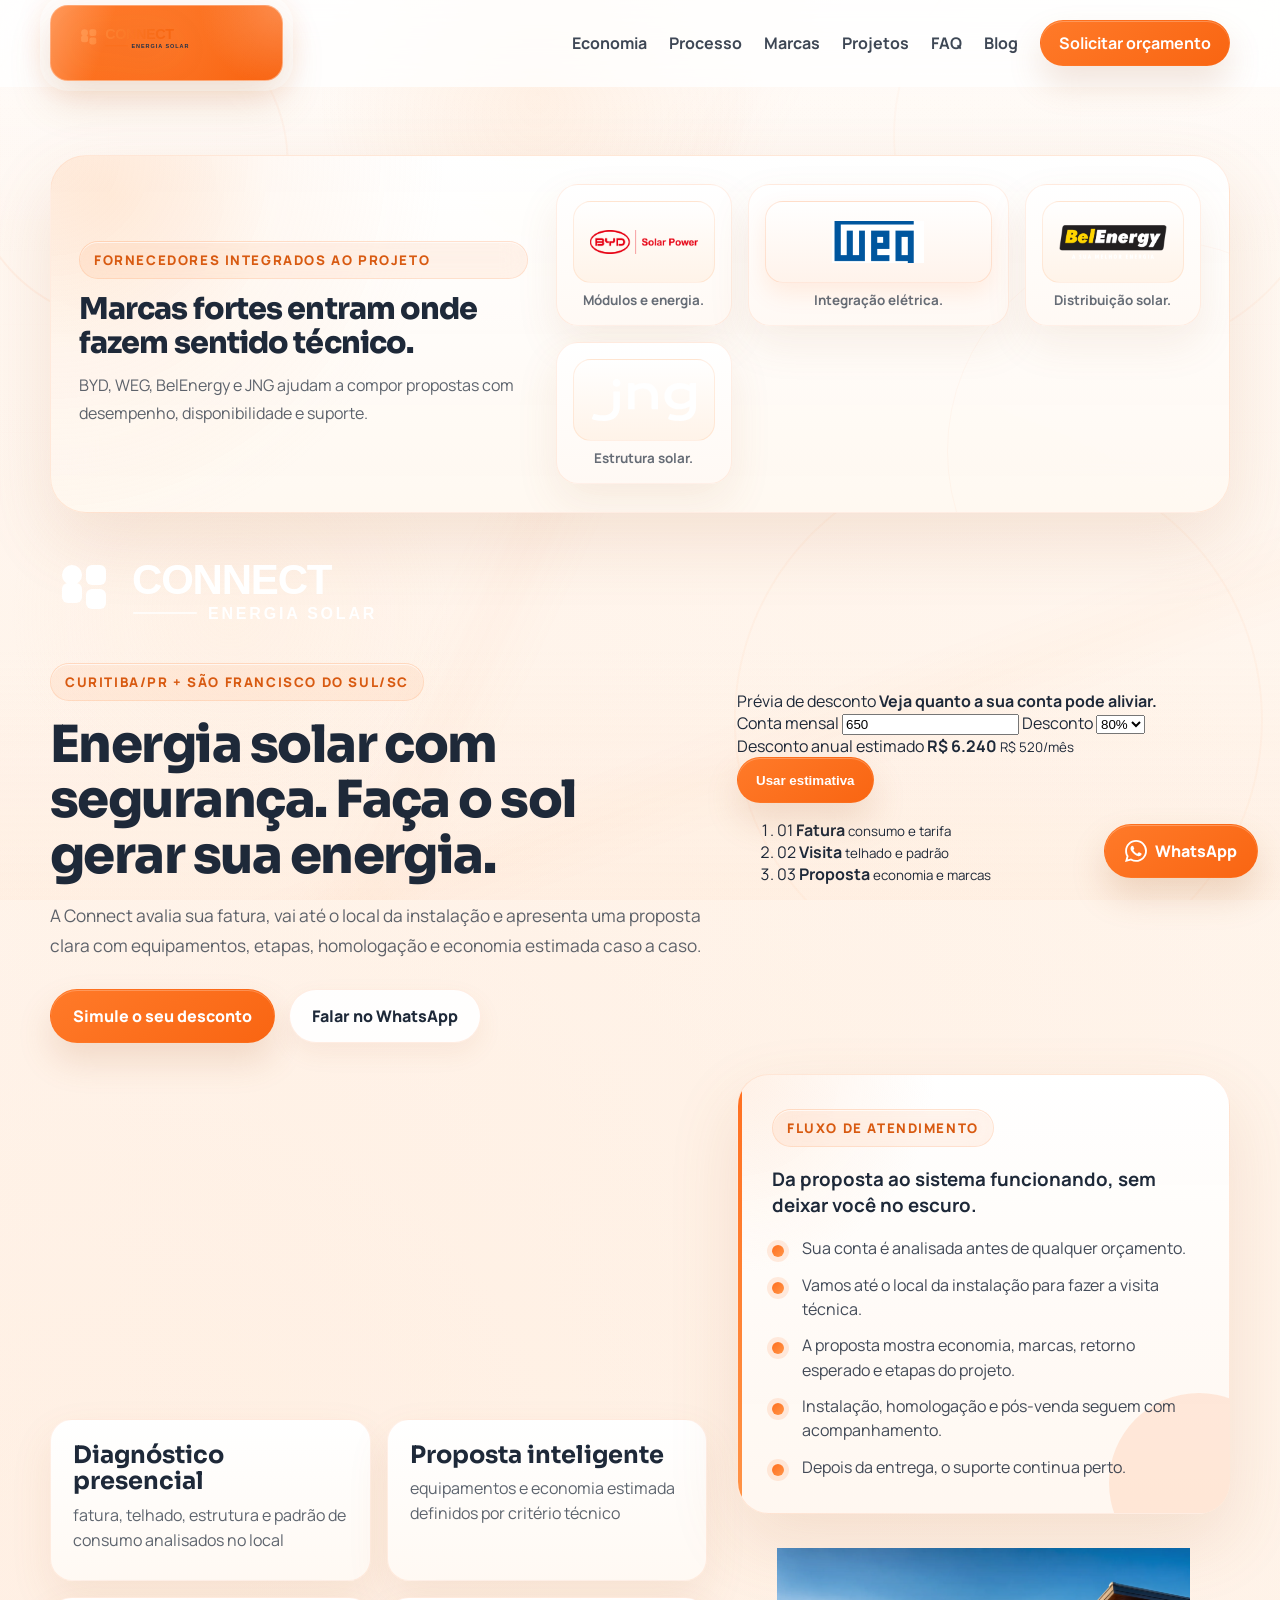
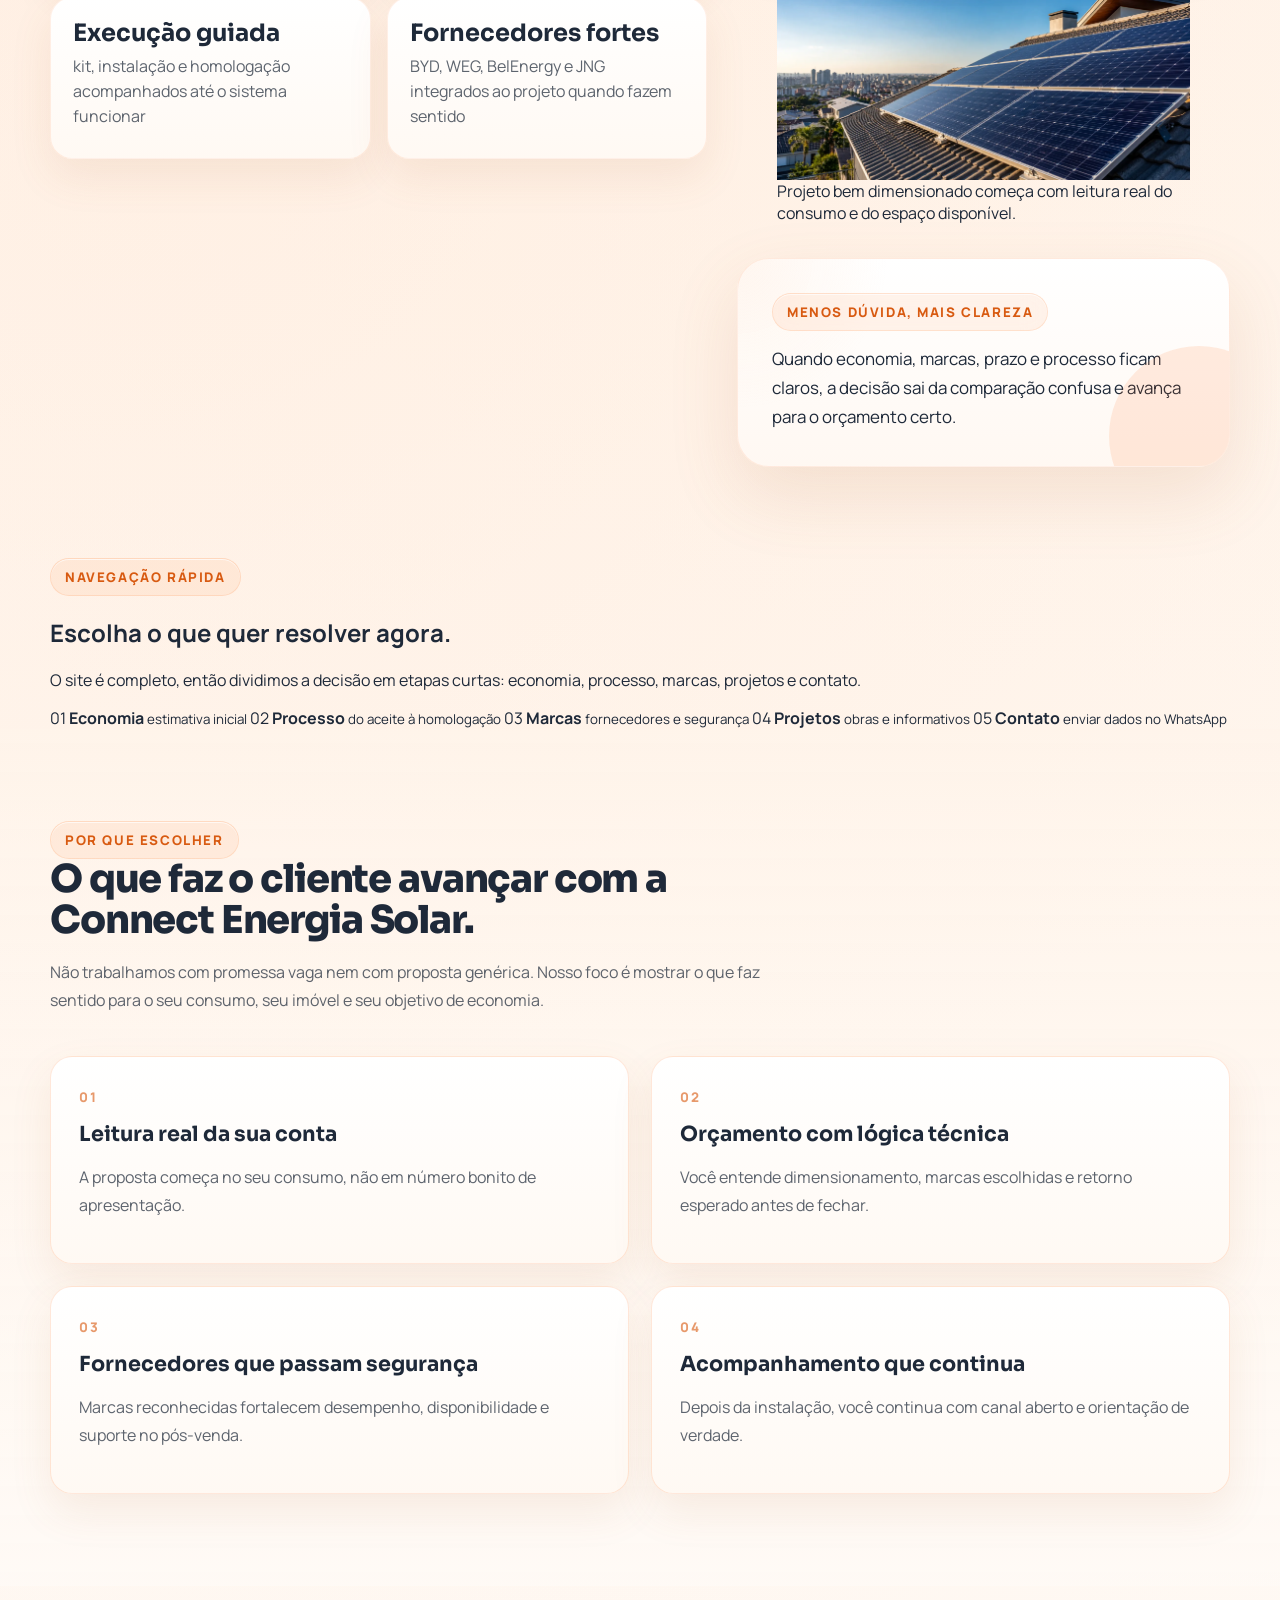
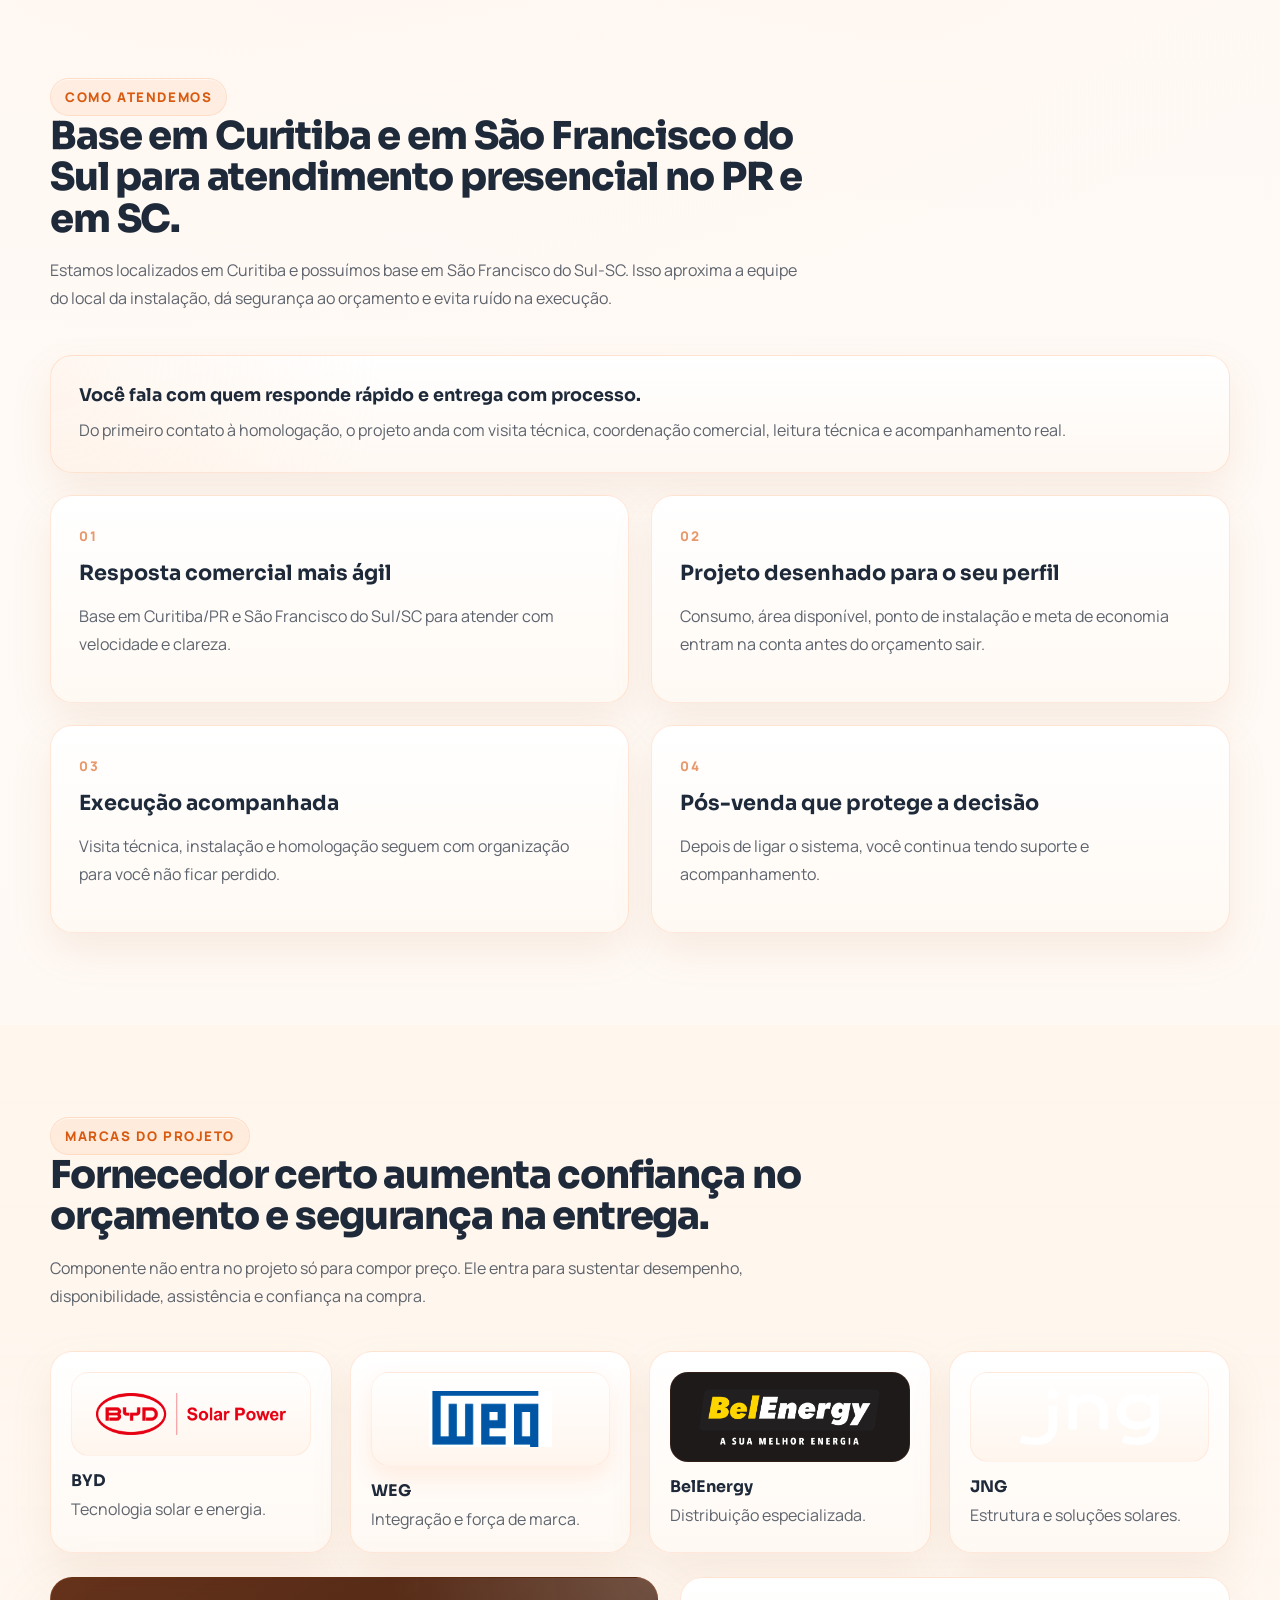
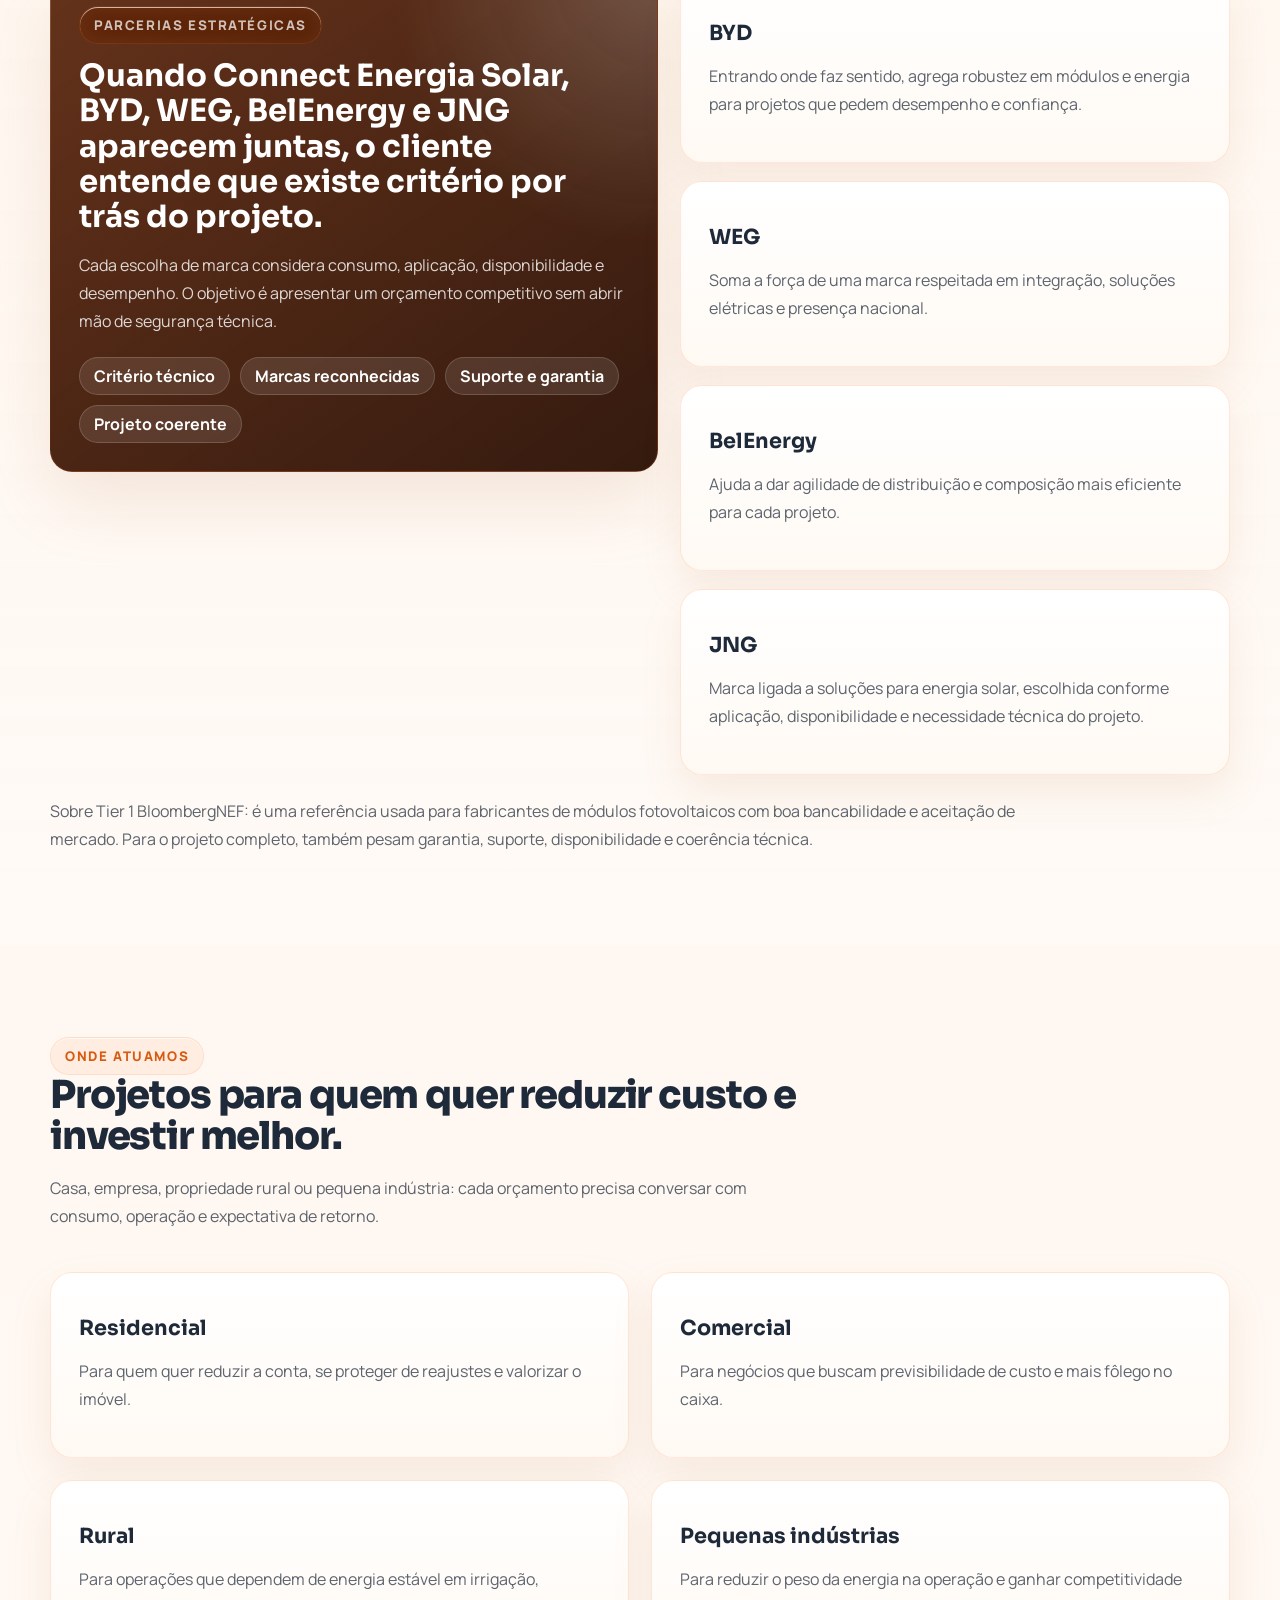
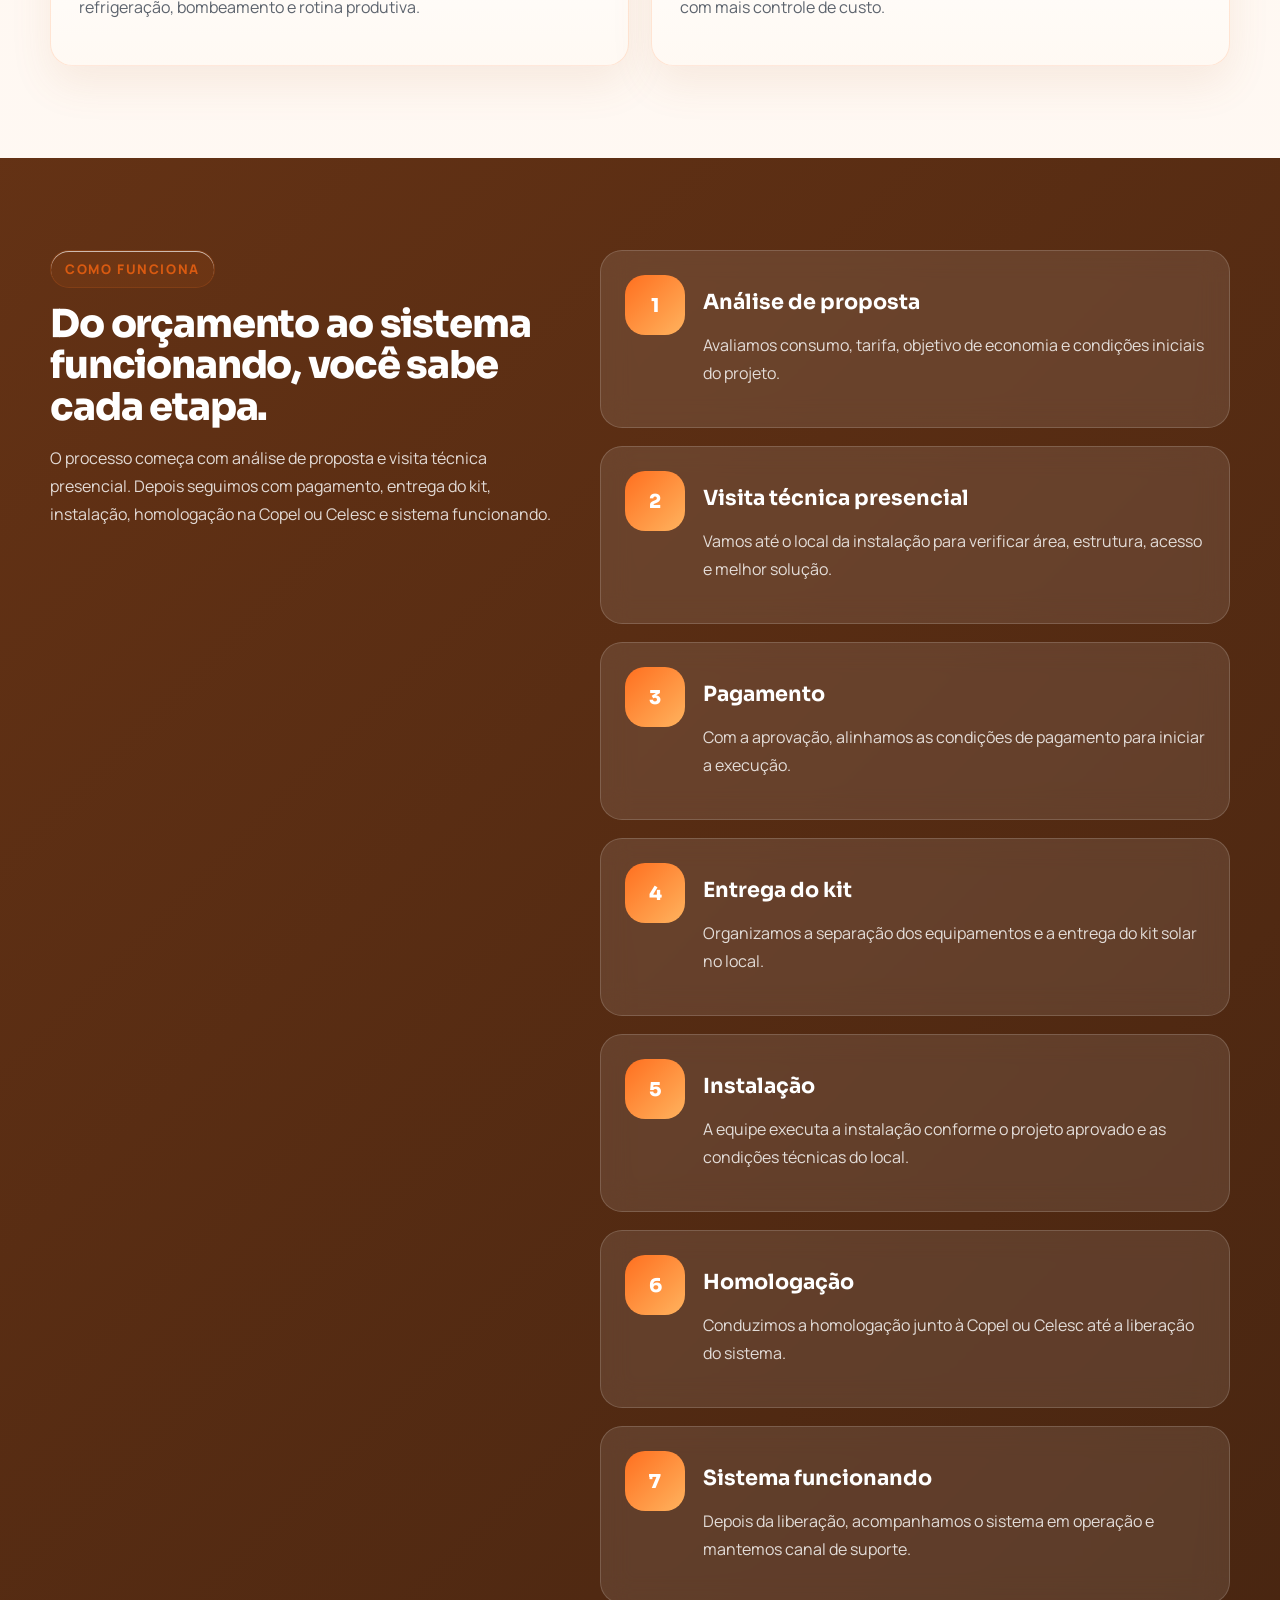
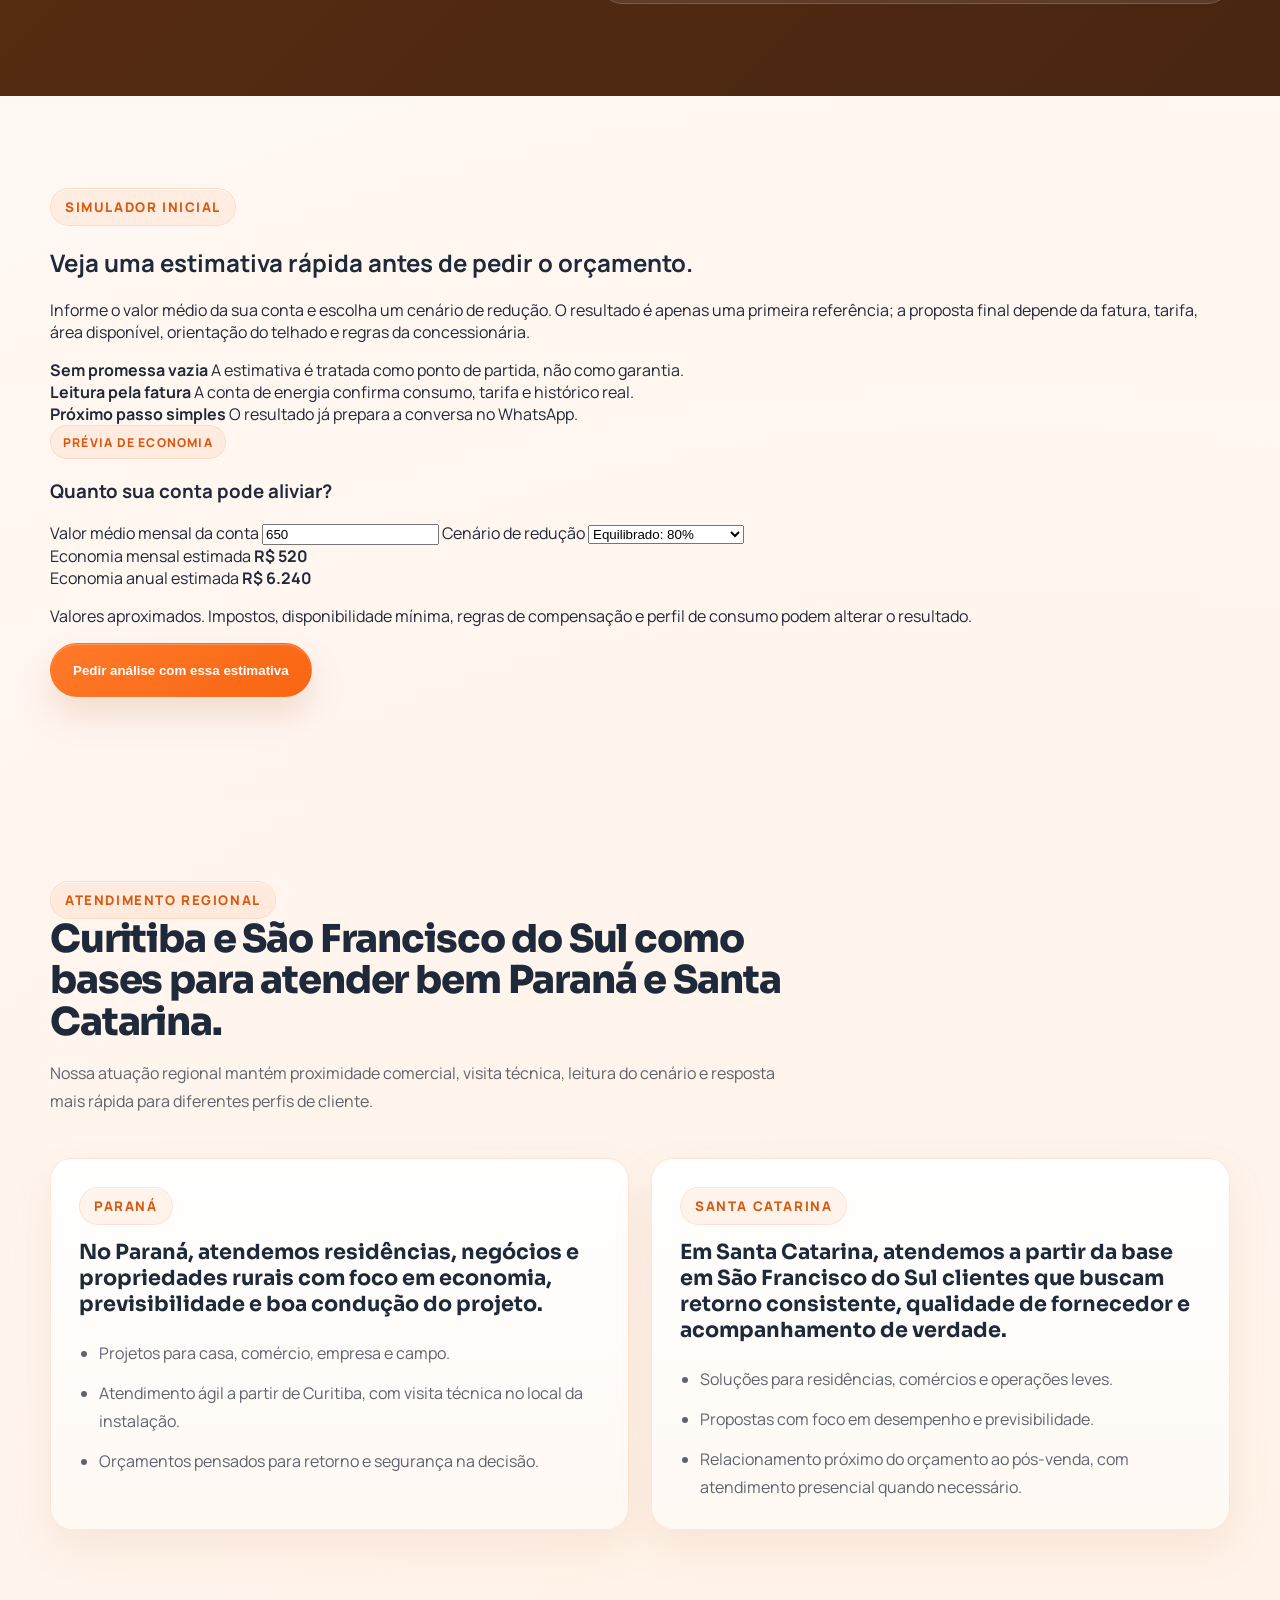
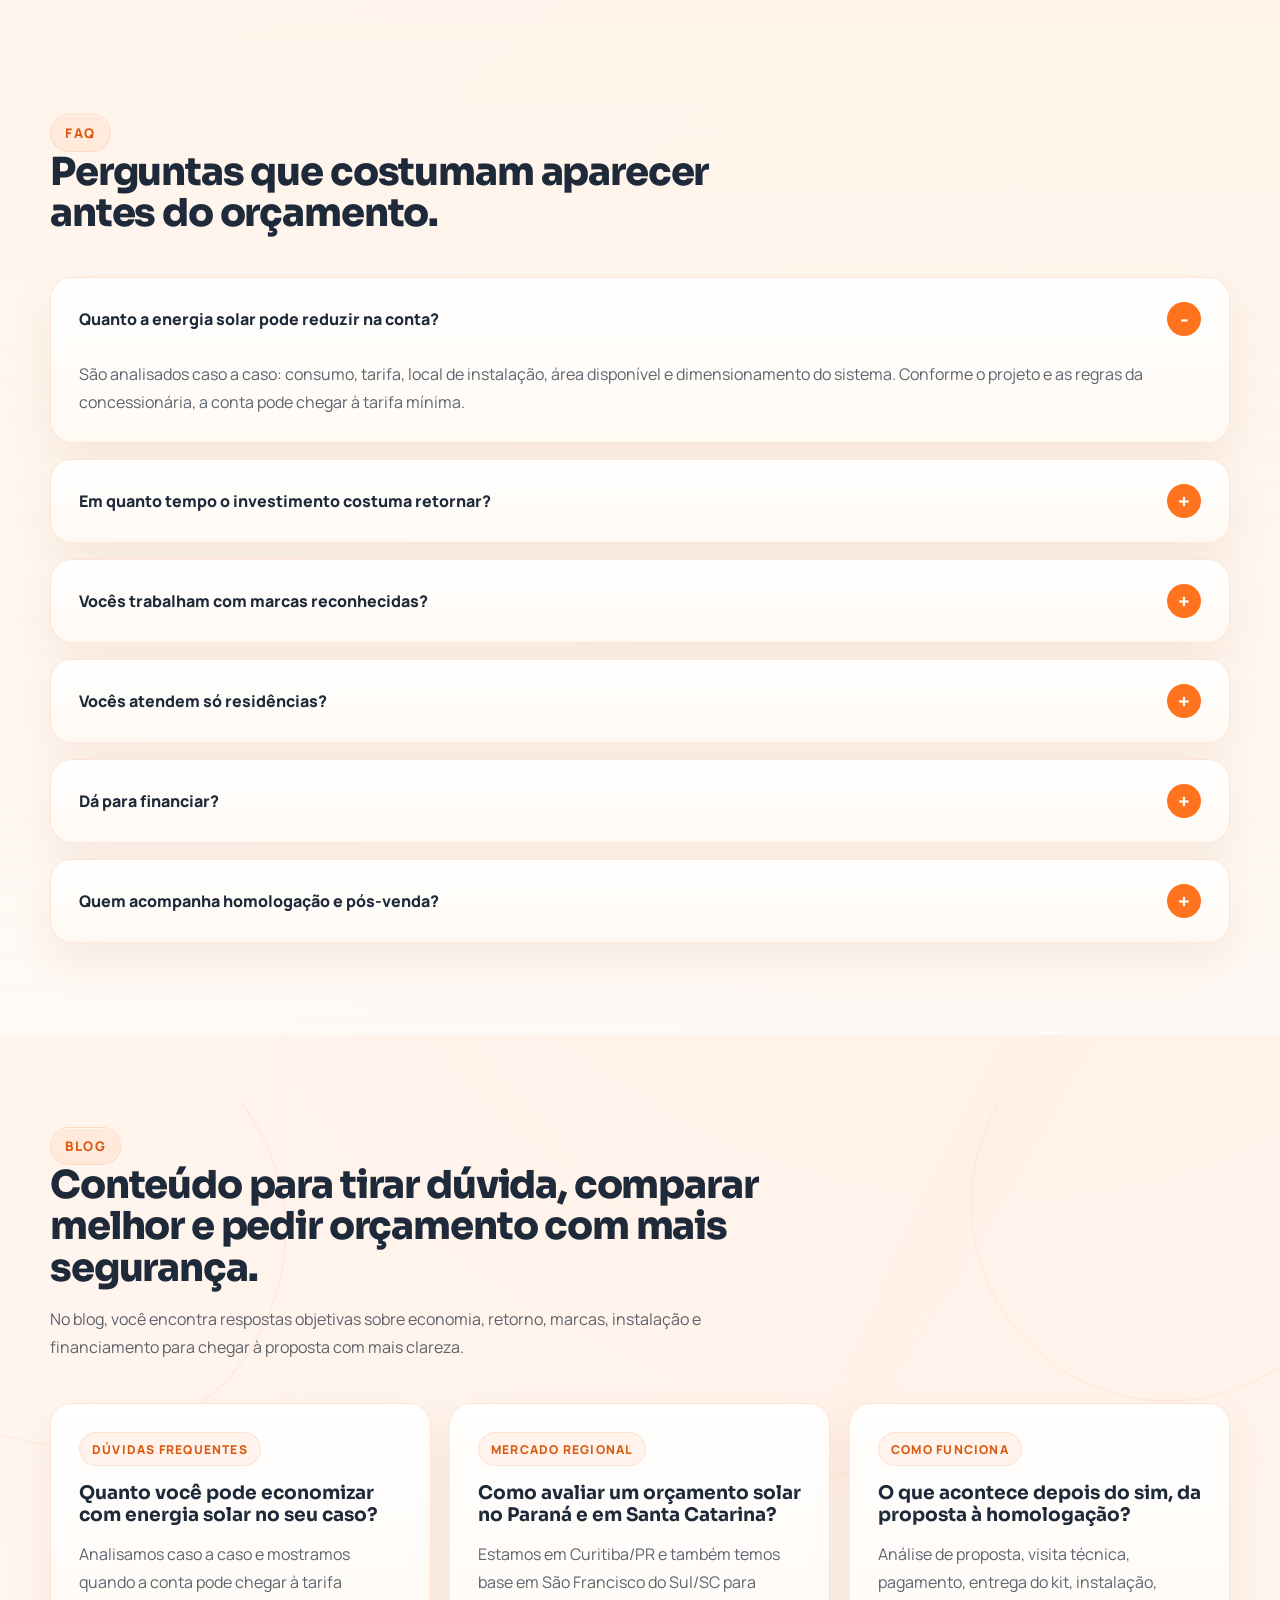
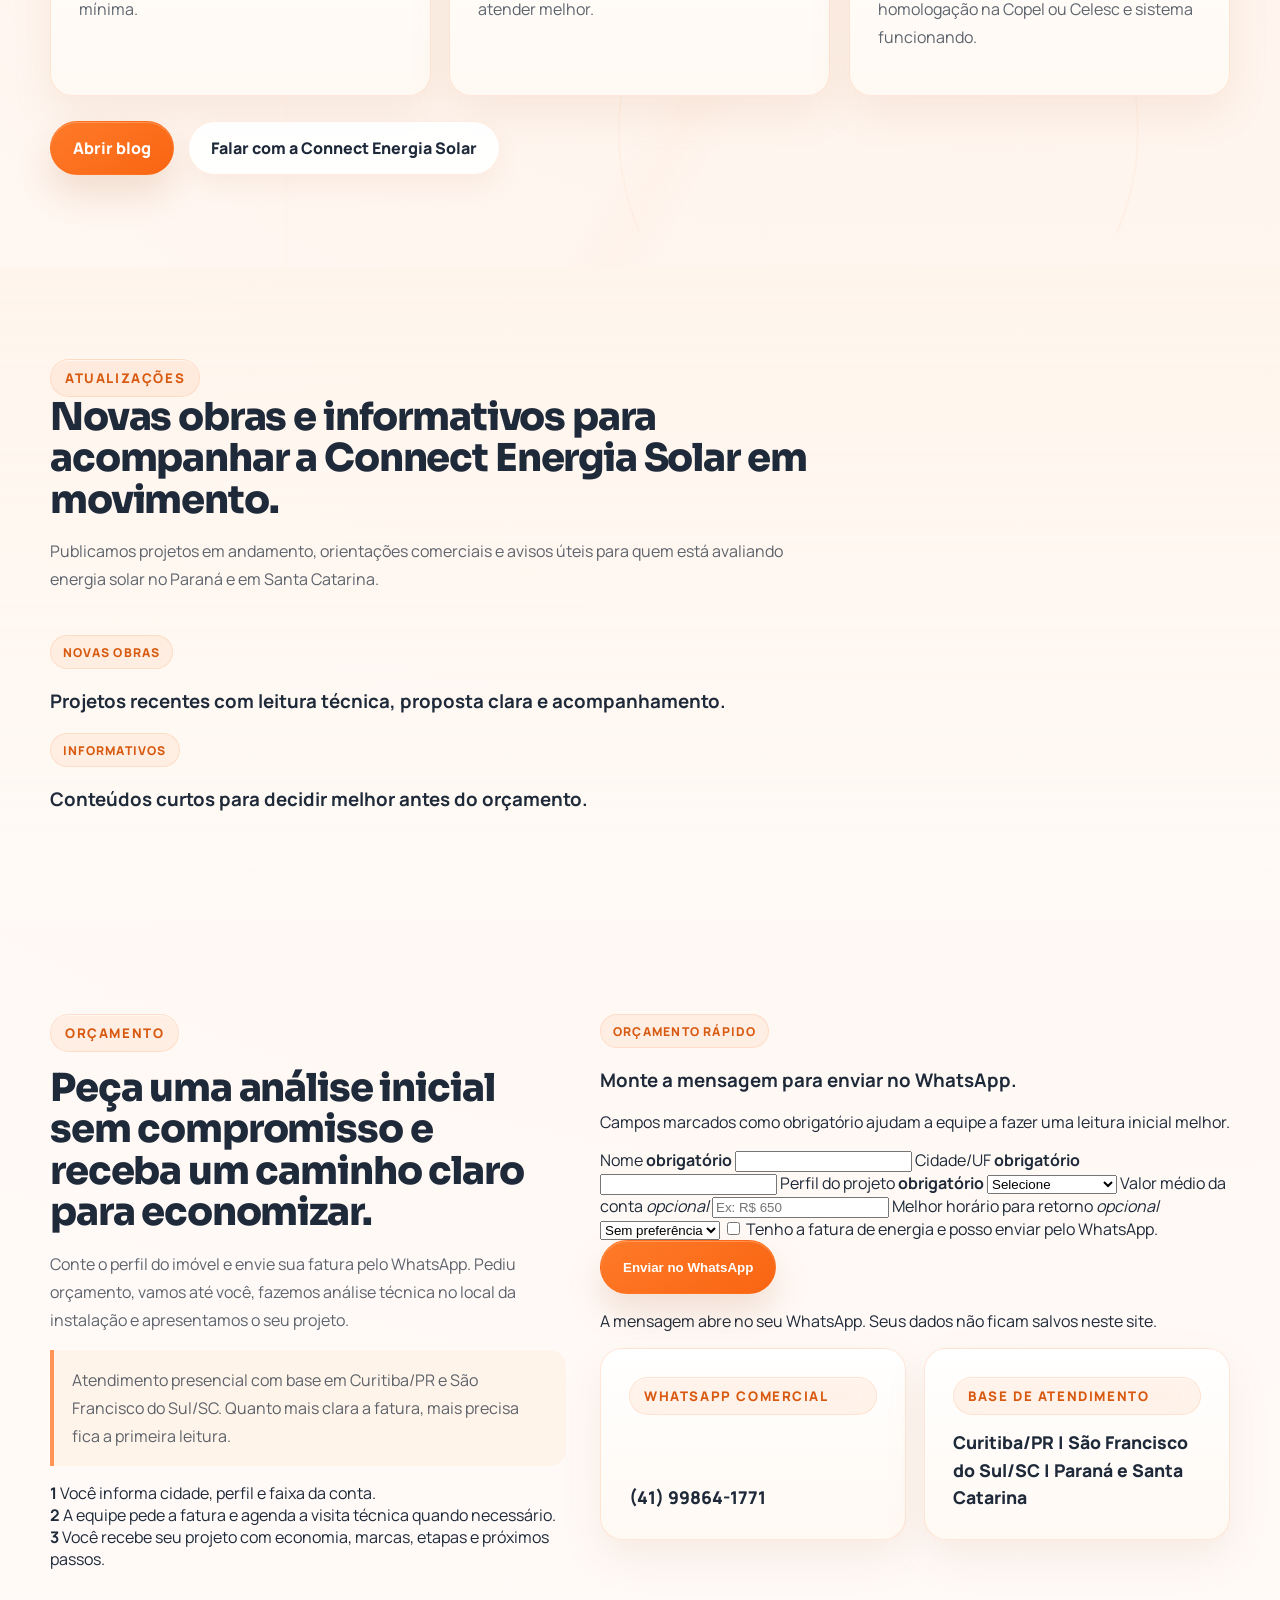
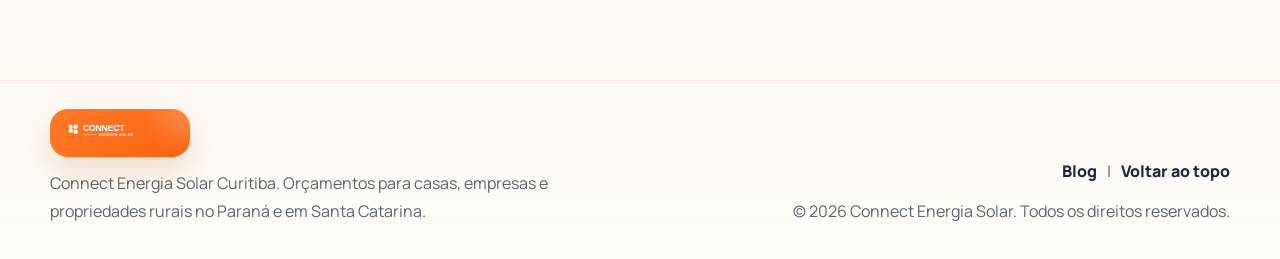
==== commit 568f63df: "chore(seo): otimiza keywords de intencao no title, description e schema" ====
--- a/index.html
+++ b/index.html
@@ -3,10 +3,10 @@
   <head>
     <meta charset="UTF-8" />
     <meta name="viewport" content="width=device-width, initial-scale=1.0" />
-    <title>Connect Energia Solar Curitiba | Orçamento de energia solar no Paraná e em Santa Catarina</title>
+    <title>Empresa de Energia Solar em Curitiba | Instalação e Orçamento no PR e SC - Connect</title>
     <meta
       name="description"
-      content="Peça seu orçamento de energia solar com a Connect Energia Solar Curitiba. Atendimento no Paraná e em Santa Catarina para casas, empresas e propriedades rurais, com marcas reconhecidas e acompanhamento de verdade."
+      content="Empresa instaladora de painel solar em Curitiba, Paraná e Santa Catarina. Peça seu orçamento de energia solar residencial, comercial e rural. Homologação e instalação fotovoltaica completa."
     />
     <link rel="preconnect" href="https://fonts.googleapis.com" />
     <link rel="preconnect" href="https://fonts.gstatic.com" crossorigin />
@@ -17,34 +17,170 @@
     <link rel="icon" href="logo-connect-solar.svg?v=20260414b" />
     <meta name="theme-color" content="#ff6f1f" />
 
+    <!-- Google tag (gtag.js) -->
+    <script async src="https://www.googletagmanager.com/gtag/js?id=G-BSNY8GMP9G"></script>
+    <script>
+      window.dataLayer = window.dataLayer || [];
+      function gtag(){dataLayer.push(arguments);}
+      gtag('js', new Date());
+
+      gtag('config', 'G-BSNY8GMP9G');
+    </script>
+
     <!-- Open Graph / redes sociais -->
     <meta property="og:type" content="website" />
-    <meta property="og:title" content="Connect Energia Solar Curitiba | Orçamento de energia solar no Paraná e em Santa Catarina" />
-    <meta property="og:description" content="Peça seu orçamento de energia solar com a Connect Energia Solar Curitiba. Atendimento no Paraná e em Santa Catarina para casas, empresas e propriedades rurais, com marcas reconhecidas e acompanhamento de verdade." />
+    <meta property="og:title" content="Empresa de Energia Solar em Curitiba | Instalação e Orçamento no PR e SC - Connect" />
+    <meta property="og:description" content="Empresa instaladora de painel solar em Curitiba, Paraná e Santa Catarina. Peça seu orçamento de energia solar residencial, comercial e rural. Homologação e instalação fotovoltaica completa." />
     <meta name="twitter:card" content="summary_large_image" />
-    <meta name="twitter:title" content="Connect Energia Solar Curitiba | Orçamento de energia solar no Paraná e em Santa Catarina" />
-    <meta name="twitter:description" content="Peça seu orçamento de energia solar com a Connect Energia Solar Curitiba. Atendimento no Paraná e em Santa Catarina para casas, empresas e propriedades rurais, com marcas reconhecidas e acompanhamento de verdade." />
+    <meta name="twitter:title" content="Empresa de Energia Solar em Curitiba | Instalação e Orçamento no PR e SC - Connect" />
+    <meta name="twitter:description" content="Empresa instaladora de painel solar em Curitiba, Paraná e Santa Catarina. Peça seu orçamento de energia solar residencial, comercial e rural. Homologação e instalação fotovoltaica completa." />
 
     <!-- Dados estruturados — SEO local -->
     <script type="application/ld+json">
     {
       "@context": "https://schema.org",
       "@type": "LocalBusiness",
+      "@id": "https://connectenergiasolar.mpbg.cloud/#organization",
       "name": "Connect Energia Solar Curitiba",
-      "description": "Orçamentos e projetos de energia solar para casas, empresas e propriedades rurais no Paraná e em Santa Catarina.",
+      "alternateName": "Connect Energia Solar",
+      "description": "Orçamentos e projetos de energia solar para casas, empresas e propriedades rurais no Paraná e em Santa Catarina. Visita técnica presencial, marcas como BYD, WEG, BelEnergy e JNG, e acompanhamento do orçamento à homologação.",
+      "url": "https://connectenergiasolar.mpbg.cloud/",
       "telephone": "+5541998641771",
+      "image": "https://connectenergiasolar.mpbg.cloud/assets/images/solar-hero-rooftop.png",
+      "logo": "https://connectenergiasolar.mpbg.cloud/logo-connect-solar-brand.svg",
+      "priceRange": "$$",
       "address": {
         "@type": "PostalAddress",
         "addressLocality": "Curitiba",
         "addressRegion": "PR",
+        "postalCode": "80000-000",
         "addressCountry": "BR"
       },
-      "areaServed": ["Paraná", "Santa Catarina"],
+      "geo": {
+        "@type": "GeoCoordinates",
+        "latitude": -25.4284,
+        "longitude": -49.2733
+      },
+      "areaServed": [
+        {
+          "@type": "State",
+          "name": "Paraná",
+          "sameAs": "https://pt.wikipedia.org/wiki/Paran%C3%A1"
+        },
+        {
+          "@type": "State",
+          "name": "Santa Catarina",
+          "sameAs": "https://pt.wikipedia.org/wiki/Santa_Catarina"
+        }
+      ],
+      "openingHoursSpecification": {
+        "@type": "OpeningHoursSpecification",
+        "dayOfWeek": ["Monday", "Tuesday", "Wednesday", "Thursday", "Friday"],
+        "opens": "08:00",
+        "closes": "18:00"
+      },
+      "knowsAbout": ["energia solar", "painel solar", "sistema fotovoltaico", "energia solar residencial", "energia solar comercial", "energia solar rural", "instalação de painel solar", "empresa de energia solar", "orçamento fotovoltaico"],
+      "hasOfferCatalog": {
+        "@type": "OfferCatalog",
+        "name": "Serviços de Energia Solar",
+        "itemListElement": [
+          {
+            "@type": "Offer",
+            "itemOffered": {
+              "@type": "Service",
+              "name": "Energia Solar Residencial",
+              "description": "Projeto e instalação de sistema fotovoltaico para residências."
+            }
+          },
+          {
+            "@type": "Offer",
+            "itemOffered": {
+              "@type": "Service",
+              "name": "Energia Solar Comercial",
+              "description": "Projeto e instalação de sistema fotovoltaico para empresas e comércios."
+            }
+          },
+          {
+            "@type": "Offer",
+            "itemOffered": {
+              "@type": "Service",
+              "name": "Energia Solar Rural",
+              "description": "Projeto e instalação de sistema fotovoltaico para propriedades rurais."
+            }
+          },
+          {
+            "@type": "Offer",
+            "itemOffered": {
+              "@type": "Service",
+              "name": "Energia Solar Industrial",
+              "description": "Projeto e instalação de sistema fotovoltaico para pequenas indústrias."
+            }
+          }
+        ]
+      },
       "sameAs": ["https://instagram.com/connectenergiasolarcuritiba"]
     }
     </script>
 
-    <link rel="stylesheet" href="styles.css?v=20260414b" />
+    <!-- Dados estruturados — FAQ (resultados ricos no Google) -->
+    <script type="application/ld+json">
+    {
+      "@context": "https://schema.org",
+      "@type": "FAQPage",
+      "mainEntity": [
+        {
+          "@type": "Question",
+          "name": "Quanto a energia solar pode reduzir na conta?",
+          "acceptedAnswer": {
+            "@type": "Answer",
+            "text": "São analisados caso a caso: consumo, tarifa, local de instalação, área disponível e dimensionamento do sistema. Conforme o projeto e as regras da concessionária, a conta pode chegar à tarifa mínima."
+          }
+        },
+        {
+          "@type": "Question",
+          "name": "Em quanto tempo o investimento costuma retornar?",
+          "acceptedAnswer": {
+            "@type": "Answer",
+            "text": "Em muitos projetos, o retorno acontece entre 3 e 5 anos, mas isso varia conforme consumo, investimento, tarifa e configuração do sistema."
+          }
+        },
+        {
+          "@type": "Question",
+          "name": "Vocês trabalham com marcas reconhecidas?",
+          "acceptedAnswer": {
+            "@type": "Answer",
+            "text": "Sim. Trabalhamos com marcas como BYD, WEG, BelEnergy e JNG, definidas conforme a necessidade técnica do projeto. Quando falamos em Tier 1 BloombergNEF, estamos falando de uma referência de mercado para fabricantes de módulos fotovoltaicos."
+          }
+        },
+        {
+          "@type": "Question",
+          "name": "Vocês atendem só residências?",
+          "acceptedAnswer": {
+            "@type": "Answer",
+            "text": "Não. Atendemos casas, empresas, pequenas indústrias e propriedades rurais."
+          }
+        },
+        {
+          "@type": "Question",
+          "name": "Dá para financiar?",
+          "acceptedAnswer": {
+            "@type": "Answer",
+            "text": "Sim. Existem linhas de financiamento no mercado, e a melhor opção depende do perfil do cliente e do tamanho do projeto."
+          }
+        },
+        {
+          "@type": "Question",
+          "name": "Quem acompanha homologação e pós-venda?",
+          "acceptedAnswer": {
+            "@type": "Answer",
+            "text": "A equipe conduz essas etapas com você. A ideia é simples: você não fica sozinho depois do sim."
+          }
+        }
+      ]
+    }
+    </script>
+
+    <link rel="stylesheet" href="styles.css?v=20260504-brand-polish" />
   </head>
   <body>
     <div class="page-shell">
@@ -52,7 +188,7 @@
         <div class="container header-row">
           <a class="brand" href="#topo" aria-label="Connect Energia Solar">
             <span class="brand-badge">
-              <img src="logo-connect-solar.svg?v=20260414b" alt="Connect Energia Solar" />
+              <img src="logo-connect-solar-brand.svg?v=20260504-brand-faithful" alt="Connect Energia Solar" />
             </span>
           </a>
 
@@ -69,12 +205,12 @@
           </button>
 
           <nav class="site-nav" id="site-nav" aria-label="Menu principal">
-            <a href="#diferenciais">Diferenciais</a>
-            <a href="#estrutura">Estrutura</a>
-            <a href="#fornecedores">Fornecedores</a>
-            <a href="#solucoes">Soluções</a>
+            <a href="#simulador">Economia</a>
+            <a href="#processo">Processo</a>
+            <a href="#fornecedores">Marcas</a>
+            <a href="#atualizacoes">Projetos</a>
+            <a href="#faq">FAQ</a>
             <a href="blog.html">Blog</a>
-            <a href="#faq">FAQ</a>
             <a class="button button-primary button-small" href="#contato">
               Solicitar orçamento
             </a>
@@ -85,134 +221,156 @@
       <main>
         <section class="hero section">
           <div class="container">
-            <div class="validation-banner reveal reveal-up">
-              <div class="validation-intro reveal reveal-left">
-                <span class="eyebrow">Ecossistema Validado</span>
-                <p class="validation-title">
-                  Connect Energia Solar Curitiba com marcas que aumentam a confiança já no primeiro orçamento.
-                </p>
+            <div class="validation-banner hero-supplier-strip reveal reveal-up">
+              <div class="validation-intro">
+                <span class="eyebrow">Fornecedores integrados ao projeto</span>
+                <p class="validation-title">Marcas fortes entram onde fazem sentido técnico.</p>
                 <p class="validation-text">
-                  Você fala com uma equipe próxima e recebe uma proposta clara, apoiada por
-                  fornecedores reconhecidos em desempenho, integração, distribuição e suporte.
-                </p>
-                <div class="validation-brandline" aria-label="Marcas estratégicas">
-                  <strong>BYD</strong>
-                  <span aria-hidden="true"></span>
-                  <strong>WEG</strong>
-                  <span aria-hidden="true"></span>
-                  <strong>BelEnergy</strong>
-                  <span aria-hidden="true"></span>
-                  <strong>Elgin</strong>
-                </div>
-              </div>
-
-              <div
-                class="validation-matrix reveal reveal-right"
-                aria-label="Parceria entre Connect Energia Solar e fornecedores estratégicos"
-              >
-                <figure class="validation-node validation-node-byd">
+                  BYD, WEG, BelEnergy e JNG ajudam a compor propostas com desempenho,
+                  disponibilidade e suporte.
+                </p>
+              </div>
+
+              <div class="validation-matrix" aria-label="Marcas e fornecedores usados nos projetos">
+                <figure class="validation-node">
                   <div class="validation-node-media">
                     <img src="assets/logos/byd-solar.jpg" alt="BYD Solar" />
                   </div>
-                  <figcaption>Módulos e energia com solidez.</figcaption>
+                  <figcaption>Módulos e energia.</figcaption>
                 </figure>
 
-                <figure class="validation-node validation-node-weg">
+                <figure class="validation-node">
                   <div class="validation-node-media validation-node-media-weg">
                     <img src="assets/logos/weg-logo.png" alt="WEG" />
                   </div>
-                  <figcaption>Integração e confiança industrial.</figcaption>
+                  <figcaption>Integração elétrica.</figcaption>
                 </figure>
 
-                <div class="validation-core">
-                  <div class="validation-core-lockup" aria-label="Connect Energia Solar Curitiba">
-                    <span class="validation-core-symbol" aria-hidden="true">
-                      <i class="validation-core-shape validation-core-shape-circle"></i>
-                      <i class="validation-core-shape validation-core-shape-left"></i>
-                      <i class="validation-core-shape validation-core-shape-top"></i>
-                      <i class="validation-core-shape validation-core-shape-bottom"></i>
-                    </span>
-                    <span class="validation-core-wordmark">
-                      <strong>CONNECT</strong>
-                      <small>ENERGIA SOLAR</small>
-                    </span>
-                    <span class="validation-core-city">Curitiba</span>
-                  </div>
-                  <p>
-                    Orçamento claro, leitura técnica e acompanhamento para você investir com segurança.
-                  </p>
-                  <p class="validation-core-foot" aria-label="Pontos fortes da Connect Energia Solar Curitiba">
-                    Proposta objetiva
-                    <span aria-hidden="true"></span>
-                    Engenharia aplicada
-                    <span aria-hidden="true"></span>
-                    Pós-venda real
-                  </p>
-                </div>
-
-                <figure class="validation-node validation-node-bel">
-                  <div class="validation-node-media">
+                <figure class="validation-node">
+                  <div class="validation-node-media validation-node-media-dark">
                     <img src="assets/logos/belenergy.png" alt="BelEnergy" />
                   </div>
-                  <figcaption>Distribuição e agilidade no fornecimento.</figcaption>
+                  <figcaption>Distribuição solar.</figcaption>
                 </figure>
 
-                <figure class="validation-node validation-node-elgin">
-                  <div class="validation-node-media validation-node-media-elgin">
-                    <img src="assets/logos/elgin.gif" alt="Elgin" />
+                <figure class="validation-node">
+                  <div class="validation-node-media validation-node-media-jng">
+                    <img src="assets/logos/jng-logo.svg?v=20260501-brand-fit" alt="JNG" />
                   </div>
-                  <figcaption>Automação e linha solar.</figcaption>
+                  <figcaption>Estrutura solar.</figcaption>
                 </figure>
               </div>
             </div>
 
             <div class="hero-grid">
               <div class="hero-copy reveal reveal-left">
-              <span class="eyebrow">Base em Curitiba | Orçamentos no PR e em SC</span>
-              <h1>Peça seu orçamento solar com <span class="hero-accent">clareza</span>, marcas fortes e acompanhamento de verdade.</h1>
+              <div class="hero-brand-signal" aria-label="Connect Energia Solar Curitiba">
+                <img src="logo-connect-solar.svg?v=20260504-brand-faithful" alt="Connect Energia Solar" />
+              </div>
+              <span class="eyebrow">Curitiba/PR + São Francisco do Sul/SC</span>
+              <h1>Energia solar com segurança. Faça o sol gerar sua energia.</h1>
               <p class="hero-text">
-                Atendemos Paraná e Santa Catarina a partir de Curitiba. Você envia sua conta de
-                energia, a gente analisa seu consumo e apresenta um projeto com lógica técnica,
-                financeira e comercial.
+                A Connect avalia sua fatura, vai até o local da instalação e apresenta uma proposta
+                clara com equipamentos, etapas, homologação e economia estimada caso a caso.
               </p>
 
               <div class="hero-actions">
-                <a class="button button-primary" href="#contato">Solicitar orçamento</a>
+                <a class="button button-primary" href="#previa-economia">Simule o seu desconto</a>
                 <a class="button button-secondary" href="https://wa.me/5541998641771" target="_blank" rel="noreferrer">Falar no WhatsApp</a>
               </div>
 
-              <ul class="metric-strip" aria-label="Pontos de destaque">
+              </div>
+
+              <aside class="hero-decision-panel reveal reveal-right" aria-label="Prévia de economia e próximos passos">
+              <form class="hero-savings-preview" id="previa-economia" data-savings-calculator data-calculator-context="topo">
+                <div class="preview-copy">
+                  <span>Prévia de desconto</span>
+                  <strong>Veja quanto a sua conta pode aliviar.</strong>
+                </div>
+
+                <label>
+                  <span>Conta mensal</span>
+                  <input name="monthlyBill" type="number" min="100" step="10" value="650" inputmode="decimal" />
+                </label>
+
+                <label>
+                  <span>Desconto</span>
+                  <select name="reduction">
+                    <option value="70">70%</option>
+                    <option value="80" selected>80%</option>
+                    <option value="90">90%</option>
+                    <option value="95">95%</option>
+                  </select>
+                </label>
+
+                <div class="preview-result" aria-live="polite">
+                  <span>Desconto anual estimado</span>
+                  <strong data-saving-year>R$ 6.240</strong>
+                  <small data-saving-month>R$ 520/mês</small>
+                </div>
+
+                <button class="button button-primary button-small" type="submit">Usar estimativa</button>
+              </form>
+
+              <ol class="hero-mini-map" aria-label="Resumo da jornada">
                 <li>
-                  <strong>Até 95%</strong>
-                  <span>de redução na conta, conforme consumo, tarifa e dimensionamento</span>
+                  <span>01</span>
+                  <strong>Fatura</strong>
+                  <small>consumo e tarifa</small>
                 </li>
                 <li>
-                  <strong>Atendimento regional</strong>
-                  <span>Curitiba como base para respostas rápidas no Paraná e em Santa Catarina</span>
+                  <span>02</span>
+                  <strong>Visita</strong>
+                  <small>telhado e padrão</small>
                 </li>
                 <li>
-                  <strong>Marcas fortes no projeto</strong>
-                  <span>BYD, WEG, BelEnergy e Elgin conforme a necessidade técnica de cada caso</span>
+                  <span>03</span>
+                  <strong>Proposta</strong>
+                  <small>economia e marcas</small>
+                </li>
+              </ol>
+              </aside>
+
+              <ul class="metric-strip reveal reveal-up" aria-label="Pontos de destaque">
+                <li>
+                  <strong>Diagnóstico presencial</strong>
+                  <span>fatura, telhado, estrutura e padrão de consumo analisados no local</span>
                 </li>
                 <li>
-                  <strong>Do orçamento ao pós-venda</strong>
-                  <span>você tem acompanhamento em todas as etapas da decisão à entrega</span>
+                  <strong>Proposta inteligente</strong>
+                  <span>equipamentos e economia estimada definidos por critério técnico</span>
+                </li>
+                <li>
+                  <strong>Execução guiada</strong>
+                  <span>kit, instalação e homologação acompanhados até o sistema funcionar</span>
+                </li>
+                <li>
+                  <strong>Fornecedores fortes</strong>
+                  <span>BYD, WEG, BelEnergy e JNG integrados ao projeto quando fazem sentido</span>
                 </li>
               </ul>
-              </div>
 
               <div class="hero-panel reveal reveal-right">
               <div class="panel-card panel-card-primary">
-                <span class="panel-label">O que dá segurança</span>
-                <h3>Você entende o investimento antes de decidir.</h3>
+                <span class="panel-label">Fluxo de atendimento</span>
+                <h3>Da proposta ao sistema funcionando, sem deixar você no escuro.</h3>
                 <ul class="check-list">
                   <li>Sua conta é analisada antes de qualquer orçamento.</li>
-                  <li>A proposta mostra economia, marcas e retorno esperado.</li>
-                  <li>A implantação e a homologação seguem com acompanhamento.</li>
+                  <li>Vamos até o local da instalação para fazer a visita técnica.</li>
+                  <li>A proposta mostra economia, marcas, retorno esperado e etapas do projeto.</li>
+                  <li>Instalação, homologação e pós-venda seguem com acompanhamento.</li>
                   <li>Depois da entrega, o suporte continua perto.</li>
                 </ul>
               </div>
 
+              <figure class="hero-image-card">
+                <picture>
+                  <source srcset="assets/images/solar-hero-rooftop.webp" type="image/webp" />
+                  <img src="assets/images/solar-hero-rooftop.png" alt="Sistema de energia solar instalado em telhado residencial" loading="eager" />
+                </picture>
+                <figcaption>Projeto bem dimensionado começa com leitura real do consumo e do espaço disponível.</figcaption>
+              </figure>
+
               <div class="panel-card panel-card-accent">
                 <span class="mini-kicker">Menos dúvida, mais clareza</span>
                 <p>
@@ -221,6 +379,46 @@
                 </p>
               </div>
               </div>
+            </div>
+          </div>
+        </section>
+
+        <section class="site-guide" id="navegacao" aria-label="Navegação por etapas do site">
+          <div class="container">
+            <div class="guide-shell reveal">
+              <div class="guide-intro">
+                <span class="eyebrow">Navegação rápida</span>
+                <h2>Escolha o que quer resolver agora.</h2>
+                <p>O site é completo, então dividimos a decisão em etapas curtas: economia, processo, marcas, projetos e contato.</p>
+              </div>
+
+              <nav class="guide-nav" aria-label="Atalhos do site" data-section-nav>
+                <a href="#simulador" data-track-section="simulador">
+                  <span>01</span>
+                  <strong>Economia</strong>
+                  <small>estimativa inicial</small>
+                </a>
+                <a href="#processo" data-track-section="processo">
+                  <span>02</span>
+                  <strong>Processo</strong>
+                  <small>do aceite à homologação</small>
+                </a>
+                <a href="#fornecedores" data-track-section="fornecedores">
+                  <span>03</span>
+                  <strong>Marcas</strong>
+                  <small>fornecedores e segurança</small>
+                </a>
+                <a href="#atualizacoes" data-track-section="atualizacoes">
+                  <span>04</span>
+                  <strong>Projetos</strong>
+                  <small>obras e informativos</small>
+                </a>
+                <a href="#contato" data-track-section="contato">
+                  <span>05</span>
+                  <strong>Contato</strong>
+                  <small>enviar dados no WhatsApp</small>
+                </a>
+              </nav>
             </div>
           </div>
         </section>
@@ -276,18 +474,18 @@
           <div class="container">
             <div class="section-heading reveal">
               <span class="eyebrow">Como atendemos</span>
-              <h2>Base em Curitiba. Operação comercial pronta para PR e SC.</h2>
+              <h2>Base em Curitiba e em São Francisco do Sul para atendimento presencial no PR e em SC.</h2>
               <p>
-                Nossa unidade atende diferentes cidades com proximidade no contato e método no
-                processo. Isso acelera a resposta, dá segurança ao orçamento e evita ruído na execução.
+                Estamos localizados em Curitiba e possuímos base em São Francisco do Sul-SC.
+                Isso aproxima a equipe do local da instalação, dá segurança ao orçamento e evita ruído na execução.
               </p>
             </div>
 
             <div class="trust-bridge reveal">
               <strong>Você fala com quem responde rápido e entrega com processo.</strong>
               <span>
-                Do primeiro contato à homologação, o projeto anda com coordenação comercial,
-                leitura técnica e acompanhamento real.
+                Do primeiro contato à homologação, o projeto anda com visita técnica,
+                coordenação comercial, leitura técnica e acompanhamento real.
               </span>
             </div>
 
@@ -296,7 +494,7 @@
                 <span class="feature-number">01</span>
                 <h3>Resposta comercial mais ágil</h3>
                 <p>
-                  Base em Curitiba para atender com velocidade e clareza clientes do Paraná e de Santa Catarina.
+                  Base em Curitiba/PR e São Francisco do Sul/SC para atender com velocidade e clareza.
                 </p>
               </article>
 
@@ -304,7 +502,7 @@
                 <span class="feature-number">02</span>
                 <h3>Projeto desenhado para o seu perfil</h3>
                 <p>
-                  Consumo, área disponível e meta de economia entram na conta antes do orçamento sair.
+                  Consumo, área disponível, ponto de instalação e meta de economia entram na conta antes do orçamento sair.
                 </p>
               </article>
 
@@ -312,7 +510,7 @@
                 <span class="feature-number">03</span>
                 <h3>Execução acompanhada</h3>
                 <p>
-                  Instalação e homologação seguem com organização para você não ficar perdido.
+                  Visita técnica, instalação e homologação seguem com organização para você não ficar perdido.
                 </p>
               </article>
 
@@ -366,13 +564,13 @@
                   <span>Distribuição especializada.</span>
                 </figcaption>
               </figure>
-              <figure class="brand-logo-card brand-logo-card-elgin">
-                <div class="brand-logo-frame brand-logo-frame-elgin">
-                  <img src="assets/logos/elgin.gif" alt="Elgin" loading="lazy" />
+              <figure class="brand-logo-card brand-logo-card-jng">
+                <div class="brand-logo-frame brand-logo-frame-jng">
+                  <img src="assets/logos/jng-logo.svg?v=20260501-brand-fit" alt="JNG" loading="lazy" />
                 </div>
                 <figcaption>
-                  <strong>Elgin</strong>
-                  <span>Automação e linha solar.</span>
+                  <strong>JNG</strong>
+                  <span>Estrutura e soluções solares.</span>
                 </figcaption>
               </figure>
             </div>
@@ -380,7 +578,7 @@
             <div class="supplier-grid">
               <article class="supplier-lead reveal">
                 <span class="supplier-kicker">Parcerias Estratégicas</span>
-                <h3>Quando Connect Energia Solar, BYD, WEG, BelEnergy e Elgin aparecem juntas, o cliente entende que existe critério por trás do projeto.</h3>
+                <h3>Quando Connect Energia Solar, BYD, WEG, BelEnergy e JNG aparecem juntas, o cliente entende que existe critério por trás do projeto.</h3>
                 <p>
                   Cada escolha de marca considera consumo, aplicação, disponibilidade e desempenho.
                   O objetivo é apresentar um orçamento competitivo sem abrir mão de segurança técnica.
@@ -416,9 +614,9 @@
                 </article>
 
                 <article class="supplier-card reveal">
-                  <h3>Elgin</h3>
+                  <h3>JNG</h3>
                   <p>
-                    Marca brasileira forte em automação e linha solar, com ampla presença no mercado nacional.
+                    Marca ligada a soluções para energia solar, escolhida conforme aplicação, disponibilidade e necessidade técnica do projeto.
                   </p>
                 </article>
               </div>
@@ -479,10 +677,10 @@
           <div class="container process-grid">
             <div class="process-copy reveal">
               <span class="eyebrow">Como funciona</span>
-              <h2>Você manda a fatura. A gente conduz o resto com clareza.</h2>
+              <h2>Do orçamento ao sistema funcionando, você sabe cada etapa.</h2>
               <p>
-                O processo precisa ser simples para o cliente e bem conduzido por quem executa.
-                É assim que o orçamento vira projeto com segurança.
+                O processo começa com análise de proposta e visita técnica presencial. Depois seguimos
+                com pagamento, entrega do kit, instalação, homologação na Copel ou Celesc e sistema funcionando.
               </p>
             </div>
 
@@ -490,35 +688,128 @@
               <article class="timeline-item reveal">
                 <span>1</span>
                 <div>
-                  <h3>Envie sua conta de energia</h3>
-                  <p>Com ela, avaliamos consumo, tarifa e potencial real de economia.</p>
+                  <h3>Análise de proposta</h3>
+                  <p>Avaliamos consumo, tarifa, objetivo de economia e condições iniciais do projeto.</p>
                 </div>
               </article>
 
               <article class="timeline-item reveal">
                 <span>2</span>
                 <div>
-                  <h3>Receba seu orçamento</h3>
-                  <p>Você entende dimensionamento, marcas, investimento e retorno esperado.</p>
+                  <h3>Visita técnica presencial</h3>
+                  <p>Vamos até o local da instalação para verificar área, estrutura, acesso e melhor solução.</p>
                 </div>
               </article>
 
               <article class="timeline-item reveal">
                 <span>3</span>
                 <div>
-                  <h3>Implantação e homologação</h3>
-                  <p>Com sua aprovação, seguimos com a instalação e com o processo na concessionária.</p>
+                  <h3>Pagamento</h3>
+                  <p>Com a aprovação, alinhamos as condições de pagamento para iniciar a execução.</p>
                 </div>
               </article>
 
               <article class="timeline-item reveal">
                 <span>4</span>
                 <div>
-                  <h3>Sistema ligado e suporte</h3>
-                  <p>Depois da entrega, você continua com acompanhamento e canal direto.</p>
-                </div>
-              </article>
-            </div>
+                  <h3>Entrega do kit</h3>
+                  <p>Organizamos a separação dos equipamentos e a entrega do kit solar no local.</p>
+                </div>
+              </article>
+
+              <article class="timeline-item reveal">
+                <span>5</span>
+                <div>
+                  <h3>Instalação</h3>
+                  <p>A equipe executa a instalação conforme o projeto aprovado e as condições técnicas do local.</p>
+                </div>
+              </article>
+
+              <article class="timeline-item reveal">
+                <span>6</span>
+                <div>
+                  <h3>Homologação</h3>
+                  <p>Conduzimos a homologação junto à Copel ou Celesc até a liberação do sistema.</p>
+                </div>
+              </article>
+
+              <article class="timeline-item reveal">
+                <span>7</span>
+                <div>
+                  <h3>Sistema funcionando</h3>
+                  <p>Depois da liberação, acompanhamos o sistema em operação e mantemos canal de suporte.</p>
+                </div>
+              </article>
+            </div>
+          </div>
+        </section>
+
+        <section class="section savings-section" id="simulador">
+          <div class="container savings-grid">
+            <div class="savings-copy reveal">
+              <span class="eyebrow">Simulador inicial</span>
+              <h2>Veja uma estimativa rápida antes de pedir o orçamento.</h2>
+              <p>
+                Informe o valor médio da sua conta e escolha um cenário de redução. O resultado é
+                apenas uma primeira referência; a proposta final depende da fatura, tarifa, área
+                disponível, orientação do telhado e regras da concessionária.
+              </p>
+
+              <div class="trust-proof-row">
+                <article>
+                  <strong>Sem promessa vazia</strong>
+                  <span>A estimativa é tratada como ponto de partida, não como garantia.</span>
+                </article>
+                <article>
+                  <strong>Leitura pela fatura</strong>
+                  <span>A conta de energia confirma consumo, tarifa e histórico real.</span>
+                </article>
+                <article>
+                  <strong>Próximo passo simples</strong>
+                  <span>O resultado já prepara a conversa no WhatsApp.</span>
+                </article>
+              </div>
+            </div>
+
+            <form class="savings-calculator reveal" data-savings-calculator>
+              <div class="calculator-head">
+                <span class="blog-preview-tag">Prévia de economia</span>
+                <h3>Quanto sua conta pode aliviar?</h3>
+              </div>
+
+              <label>
+                <span>Valor médio mensal da conta</span>
+                <input name="monthlyBill" type="number" min="100" step="10" value="650" inputmode="decimal" />
+              </label>
+
+              <label>
+                <span>Cenário de redução</span>
+                <select name="reduction">
+                  <option value="70">Conservador: 70%</option>
+                  <option value="80" selected>Equilibrado: 80%</option>
+                  <option value="90">Otimista: 90%</option>
+                  <option value="95">Máximo possível: 95%</option>
+                </select>
+              </label>
+
+              <div class="calculator-results" aria-live="polite">
+                <article>
+                  <span>Economia mensal estimada</span>
+                  <strong data-saving-month>R$ 520</strong>
+                </article>
+                <article>
+                  <span>Economia anual estimada</span>
+                  <strong data-saving-year>R$ 6.240</strong>
+                </article>
+              </div>
+
+              <p class="calculator-note">
+                Valores aproximados. Impostos, disponibilidade mínima, regras de compensação e perfil
+                de consumo podem alterar o resultado.
+              </p>
+
+              <button class="button button-primary" type="submit">Pedir análise com essa estimativa</button>
+            </form>
           </div>
         </section>
 
@@ -526,10 +817,10 @@
           <div class="container">
             <div class="section-heading reveal">
               <span class="eyebrow">Atendimento regional</span>
-              <h2>Curitiba como base para atender bem quem está no Paraná e em Santa Catarina.</h2>
+              <h2>Curitiba e São Francisco do Sul como bases para atender bem Paraná e Santa Catarina.</h2>
               <p>
-                Nossa atuação regional mantém proximidade comercial, leitura técnica do cenário e
-                resposta mais rápida para diferentes perfis de cliente.
+                Nossa atuação regional mantém proximidade comercial, visita técnica, leitura do cenário
+                e resposta mais rápida para diferentes perfis de cliente.
               </p>
             </div>
 
@@ -539,18 +830,18 @@
                 <h3>No Paraná, atendemos residências, negócios e propriedades rurais com foco em economia, previsibilidade e boa condução do projeto.</h3>
                 <ul>
                   <li>Projetos para casa, comércio, empresa e campo.</li>
-                  <li>Atendimento ágil a partir de Curitiba.</li>
+                  <li>Atendimento ágil a partir de Curitiba, com visita técnica no local da instalação.</li>
                   <li>Orçamentos pensados para retorno e segurança na decisão.</li>
                 </ul>
               </article>
 
               <article class="region-card reveal">
                 <span class="region-tag">Santa Catarina</span>
-                <h3>Em Santa Catarina, atendemos clientes que buscam retorno consistente, qualidade de fornecedor e acompanhamento de verdade.</h3>
+                <h3>Em Santa Catarina, atendemos a partir da base em São Francisco do Sul clientes que buscam retorno consistente, qualidade de fornecedor e acompanhamento de verdade.</h3>
                 <ul>
                   <li>Soluções para residências, comércios e operações leves.</li>
                   <li>Propostas com foco em desempenho e previsibilidade.</li>
-                  <li>Relacionamento próximo do orçamento ao pós-venda.</li>
+                  <li>Relacionamento próximo do orçamento ao pós-venda, com atendimento presencial quando necessário.</li>
                 </ul>
               </article>
             </div>
@@ -568,8 +859,9 @@
               <details class="faq-item reveal" open>
                 <summary>Quanto a energia solar pode reduzir na conta?</summary>
                 <p>
-                  Em muitos casos, a economia é expressiva. O percentual depende do seu consumo,
-                  da tarifa, da área disponível e do sistema dimensionado para o seu perfil.
+                  São analisados caso a caso: consumo, tarifa, local de instalação, área disponível
+                  e dimensionamento do sistema. Conforme o projeto e as regras da concessionária,
+                  a conta pode chegar à tarifa mínima.
                 </p>
               </details>
 
@@ -584,7 +876,7 @@
               <details class="faq-item reveal">
                 <summary>Vocês trabalham com marcas reconhecidas?</summary>
                 <p>
-                  Sim. Trabalhamos com marcas como BYD, WEG, BelEnergy e Elgin, definidas conforme
+                  Sim. Trabalhamos com marcas como BYD, WEG, BelEnergy e JNG, definidas conforme
                   a necessidade técnica do projeto. Quando falamos em Tier 1 BloombergNEF, estamos
                   falando de uma referência de mercado para fabricantes de módulos fotovoltaicos.
                 </p>
@@ -632,7 +924,7 @@
                 <span class="blog-preview-tag">Dúvidas frequentes</span>
                 <h3>Quanto você pode economizar com energia solar no seu caso?</h3>
                 <p>
-                  Veja os fatores que realmente mudam a conta e o retorno do projeto.
+                  Analisamos caso a caso e mostramos quando a conta pode chegar à tarifa mínima.
                 </p>
               </article>
 
@@ -640,7 +932,7 @@
                 <span class="blog-preview-tag">Mercado regional</span>
                 <h3>Como avaliar um orçamento solar no Paraná e em Santa Catarina?</h3>
                 <p>
-                  Entenda o que comparar antes de decidir: consumo, marcas, dimensionamento e prazo.
+                  Estamos em Curitiba/PR e também temos base em São Francisco do Sul/SC para atender melhor.
                 </p>
               </article>
 
@@ -648,7 +940,8 @@
                 <span class="blog-preview-tag">Como funciona</span>
                 <h3>O que acontece depois do sim, da proposta à homologação?</h3>
                 <p>
-                  Um guia claro para você saber exatamente o que esperar até o sistema entrar em operação.
+                  Análise de proposta, visita técnica, pagamento, entrega do kit, instalação,
+                  homologação na Copel ou Celesc e sistema funcionando.
                 </p>
               </article>
             </div>
@@ -656,6 +949,37 @@
             <div class="blog-preview-cta reveal">
               <a class="button button-primary" href="blog.html">Abrir blog</a>
               <a class="button button-secondary" href="#contato">Falar com a Connect Energia Solar</a>
+            </div>
+          </div>
+        </section>
+
+        <section class="section section-soft content-hub-section" id="atualizacoes">
+          <div class="container">
+            <div class="section-heading reveal">
+              <span class="eyebrow">Atualizações</span>
+              <h2>Novas obras e informativos para acompanhar a Connect Energia Solar em movimento.</h2>
+              <p>
+                Publicamos projetos em andamento, orientações comerciais e avisos úteis para quem
+                está avaliando energia solar no Paraná e em Santa Catarina.
+              </p>
+            </div>
+
+            <div class="content-hub-layout">
+              <section class="content-feed-block reveal" aria-labelledby="obras-title">
+                <div class="feed-block-head">
+                  <span class="blog-preview-tag">Novas obras</span>
+                  <h3 id="obras-title">Projetos recentes com leitura técnica, proposta clara e acompanhamento.</h3>
+                </div>
+                <div class="content-feed-grid" data-content-feed="obra" data-limit="3"></div>
+              </section>
+
+              <section class="content-feed-block reveal" aria-labelledby="informativos-title">
+                <div class="feed-block-head">
+                  <span class="blog-preview-tag">Informativos</span>
+                  <h3 id="informativos-title">Conteúdos curtos para decidir melhor antes do orçamento.</h3>
+                </div>
+                <div class="content-feed-grid" data-content-feed="informativo" data-limit="3"></div>
+              </section>
             </div>
           </div>
         </section>
@@ -664,40 +988,98 @@
           <div class="container contact-grid">
             <div class="contact-copy reveal">
               <span class="eyebrow">Orçamento</span>
-              <h2>Peça seu orçamento com a Connect Energia Solar Curitiba.</h2>
+              <h2>Peça uma análise inicial sem compromisso e receba um caminho claro para economizar.</h2>
               <p>
-                Envie sua conta de energia no WhatsApp. A gente faz a leitura inicial e mostra o
-                caminho mais claro para o seu projeto.
+                Conte o perfil do imóvel e envie sua fatura pelo WhatsApp. Pediu orçamento, vamos até
+                você, fazemos análise técnica no local da instalação e apresentamos o seu projeto.
               </p>
               <p class="contact-note">
-                Atendimento comercial com base em Curitiba para clientes do Paraná e de Santa Catarina.
-              </p>
-            </div>
-
-            <div class="contact-panel reveal">
-              <article class="contact-card">
-                <span class="contact-label">WhatsApp comercial</span>
-                <a href="https://wa.me/5541998641771" target="_blank" rel="noreferrer">
-                  (41) 99864-1771
-                </a>
-              </article>
-
-              <article class="contact-card">
-                <span class="contact-label">Instagram</span>
-                <a href="https://instagram.com/connectenergiasolarcuritiba" target="_blank" rel="noreferrer">
-                  @connectenergiasolarcuritiba
-                </a>
-              </article>
-
-              <article class="contact-card">
-                <span class="contact-label">Base de atendimento</span>
-                <p>Curitiba/PR | Paraná e Santa Catarina</p>
-              </article>
-
-              <article class="contact-card">
-                <span class="contact-label">Projetos atendidos</span>
-                <p>Residencial, comercial, rural e pequenas indústrias</p>
-              </article>
+                Atendimento presencial com base em Curitiba/PR e São Francisco do Sul/SC.
+                Quanto mais clara a fatura, mais precisa fica a primeira leitura.
+              </p>
+
+              <div class="quote-benefits">
+                <article>
+                  <strong>1</strong>
+                  <span>Você informa cidade, perfil e faixa da conta.</span>
+                </article>
+                <article>
+                  <strong>2</strong>
+                  <span>A equipe pede a fatura e agenda a visita técnica quando necessário.</span>
+                </article>
+                <article>
+                  <strong>3</strong>
+                  <span>Você recebe seu projeto com economia, marcas, etapas e próximos passos.</span>
+                </article>
+              </div>
+            </div>
+
+            <div class="quote-panel reveal">
+              <form class="quote-form" data-quote-form>
+                <div class="quote-form-head">
+                  <span class="blog-preview-tag">Orçamento rápido</span>
+                  <h3>Monte a mensagem para enviar no WhatsApp.</h3>
+                  <p>Campos marcados como obrigatório ajudam a equipe a fazer uma leitura inicial melhor.</p>
+                </div>
+
+                <label>
+                  <span>Nome <strong>obrigatório</strong></span>
+                  <input name="name" type="text" autocomplete="name" required />
+                </label>
+
+                <label>
+                  <span>Cidade/UF <strong>obrigatório</strong></span>
+                  <input name="city" type="text" autocomplete="address-level2" required />
+                </label>
+
+                <label>
+                  <span>Perfil do projeto <strong>obrigatório</strong></span>
+                  <select name="profile" required>
+                    <option value="">Selecione</option>
+                    <option>Residencial</option>
+                    <option>Comercial</option>
+                    <option>Rural</option>
+                    <option>Pequena indústria</option>
+                  </select>
+                </label>
+
+                <label>
+                  <span>Valor médio da conta <em>opcional</em></span>
+                  <input name="bill" type="text" inputmode="numeric" placeholder="Ex: R$ 650" />
+                </label>
+
+                <label>
+                  <span>Melhor horário para retorno <em>opcional</em></span>
+                  <select name="period">
+                    <option value="">Sem preferência</option>
+                    <option>Manhã</option>
+                    <option>Tarde</option>
+                    <option>Noite</option>
+                  </select>
+                </label>
+
+                <label class="quote-check">
+                  <input name="hasBill" type="checkbox" />
+                  <span>Tenho a fatura de energia e posso enviar pelo WhatsApp.</span>
+                </label>
+
+                <button class="button button-primary" type="submit">Enviar no WhatsApp</button>
+                <p class="quote-privacy">A mensagem abre no seu WhatsApp. Seus dados não ficam salvos neste site.</p>
+              </form>
+
+              <div class="contact-panel">
+                <article class="contact-card">
+                  <span class="contact-label">WhatsApp comercial</span>
+                  <a href="https://wa.me/5541998641771" target="_blank" rel="noreferrer">
+                    (41) 99864-1771
+                  </a>
+                </article>
+
+                <article class="contact-card">
+                  <span class="contact-label">Base de atendimento</span>
+                  <p>Curitiba/PR | São Francisco do Sul/SC | Paraná e Santa Catarina</p>
+                </article>
+              </div>
             </div>
           </div>
         </section>
@@ -733,6 +1115,13 @@
       <span>WhatsApp</span>
     </a>
 
-    <script src="script.js?v=20260414b"></script>
+    <script>
+      window.CONNECT_CONTENT_CONFIG = {
+        // Cole aqui a URL CSV publicada do Google Sheets ou a URL JSON de um Apps Script.
+        dataUrl: "",
+        sheetUrl: ""
+      };
+    </script>
+    <script src="script.js?v=20260503-preview-live"></script>
   </body>
 </html>
